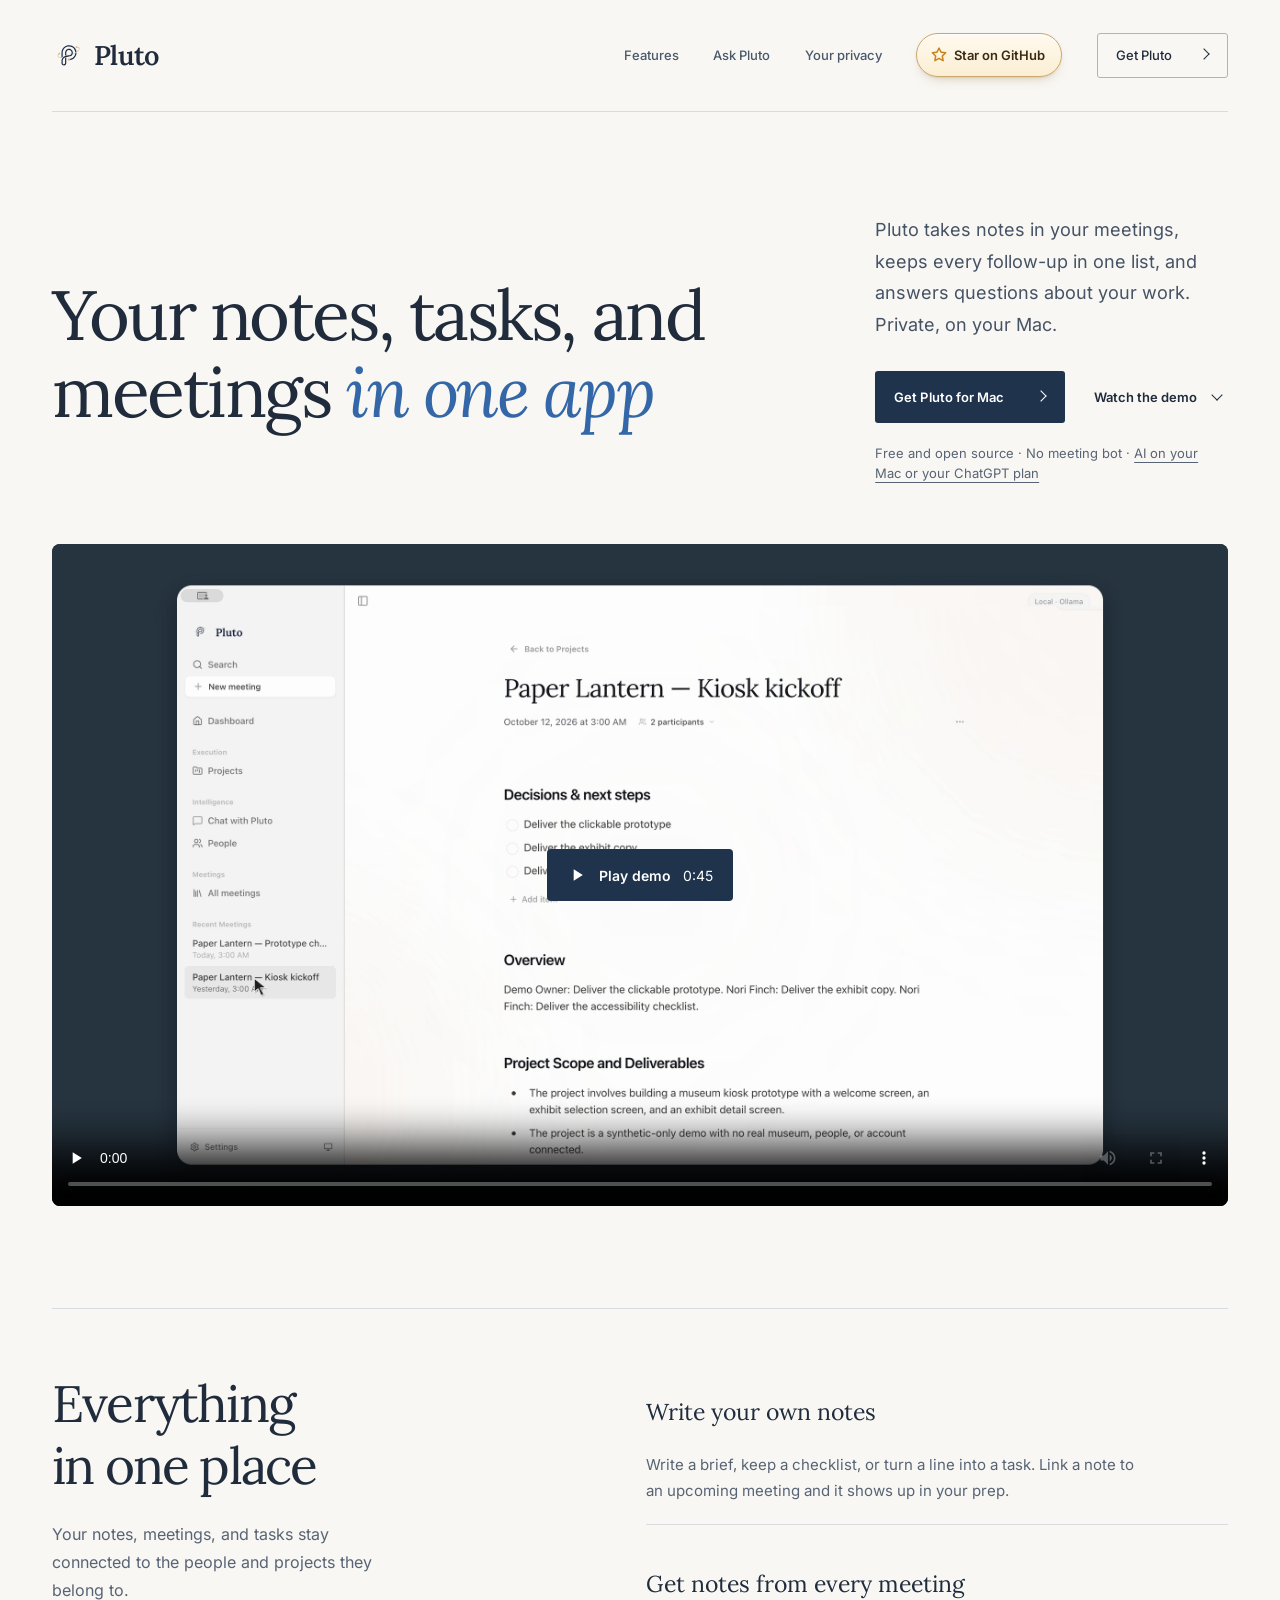
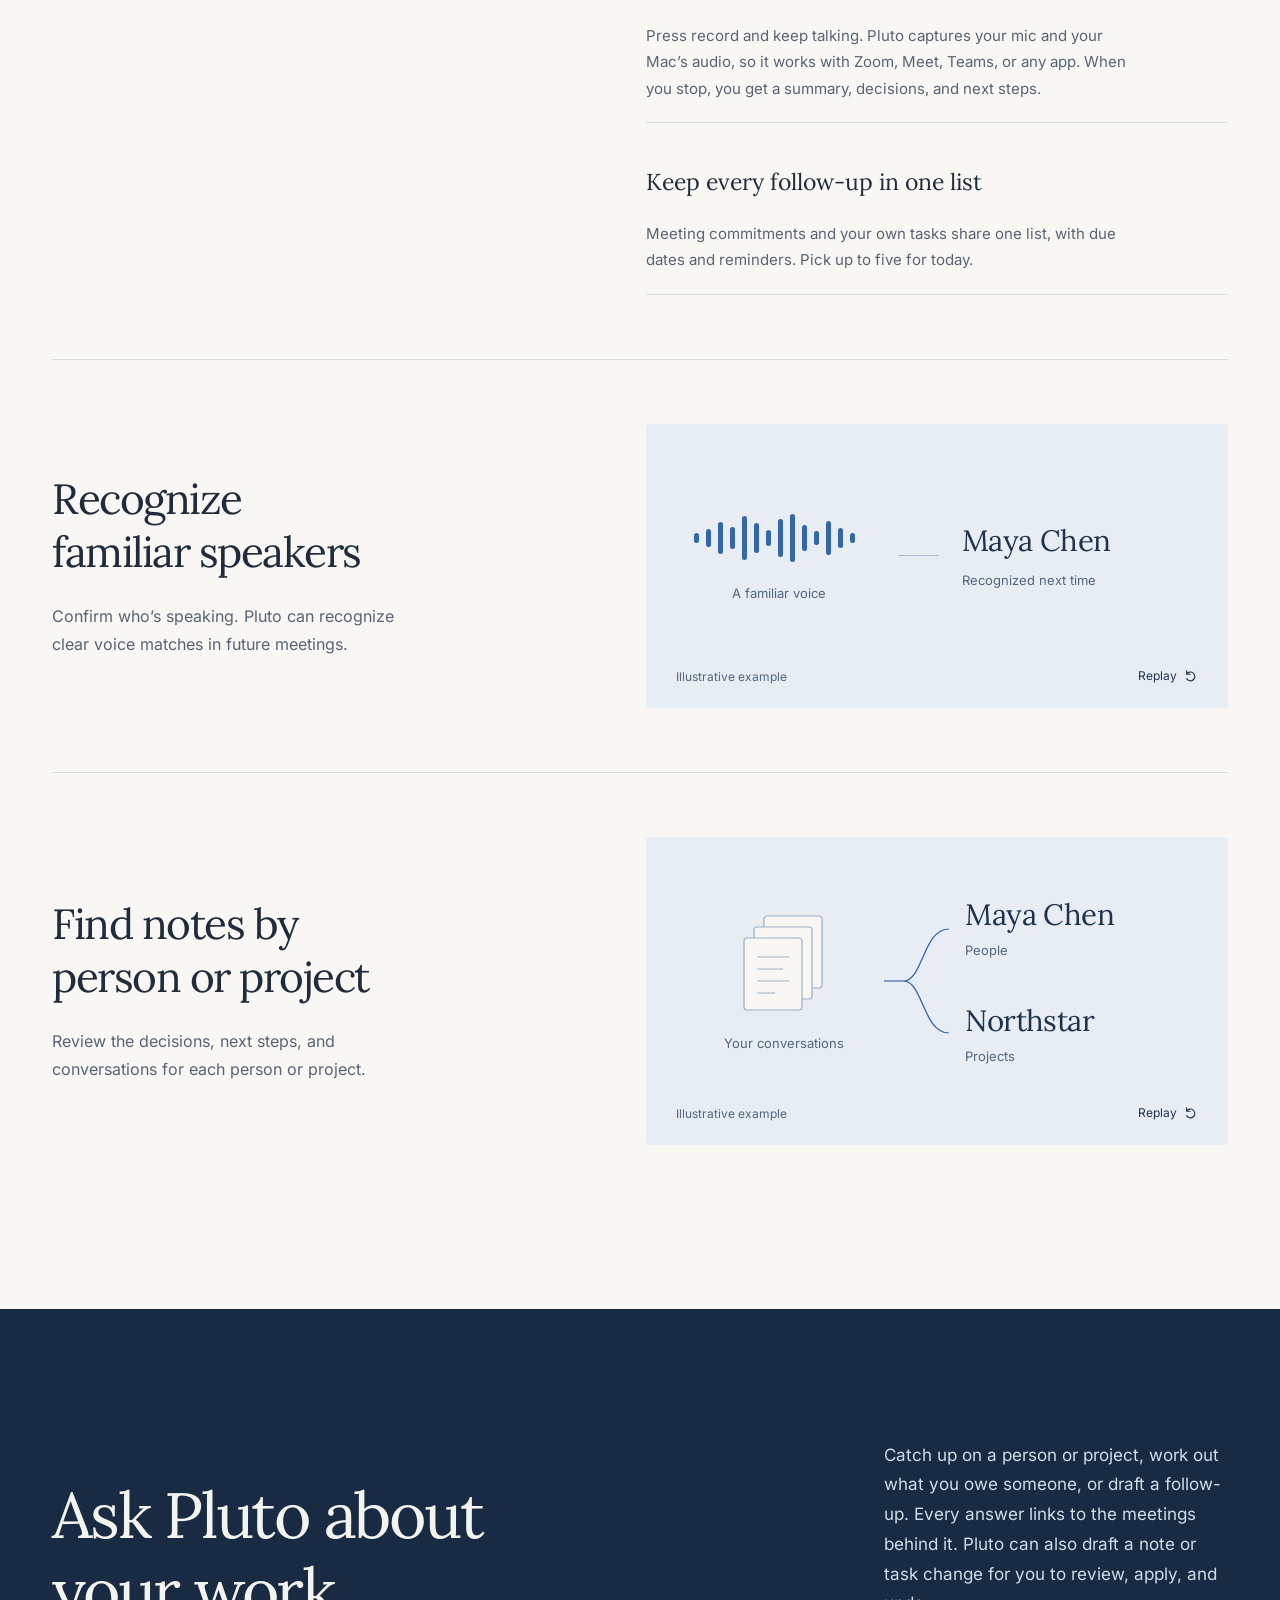
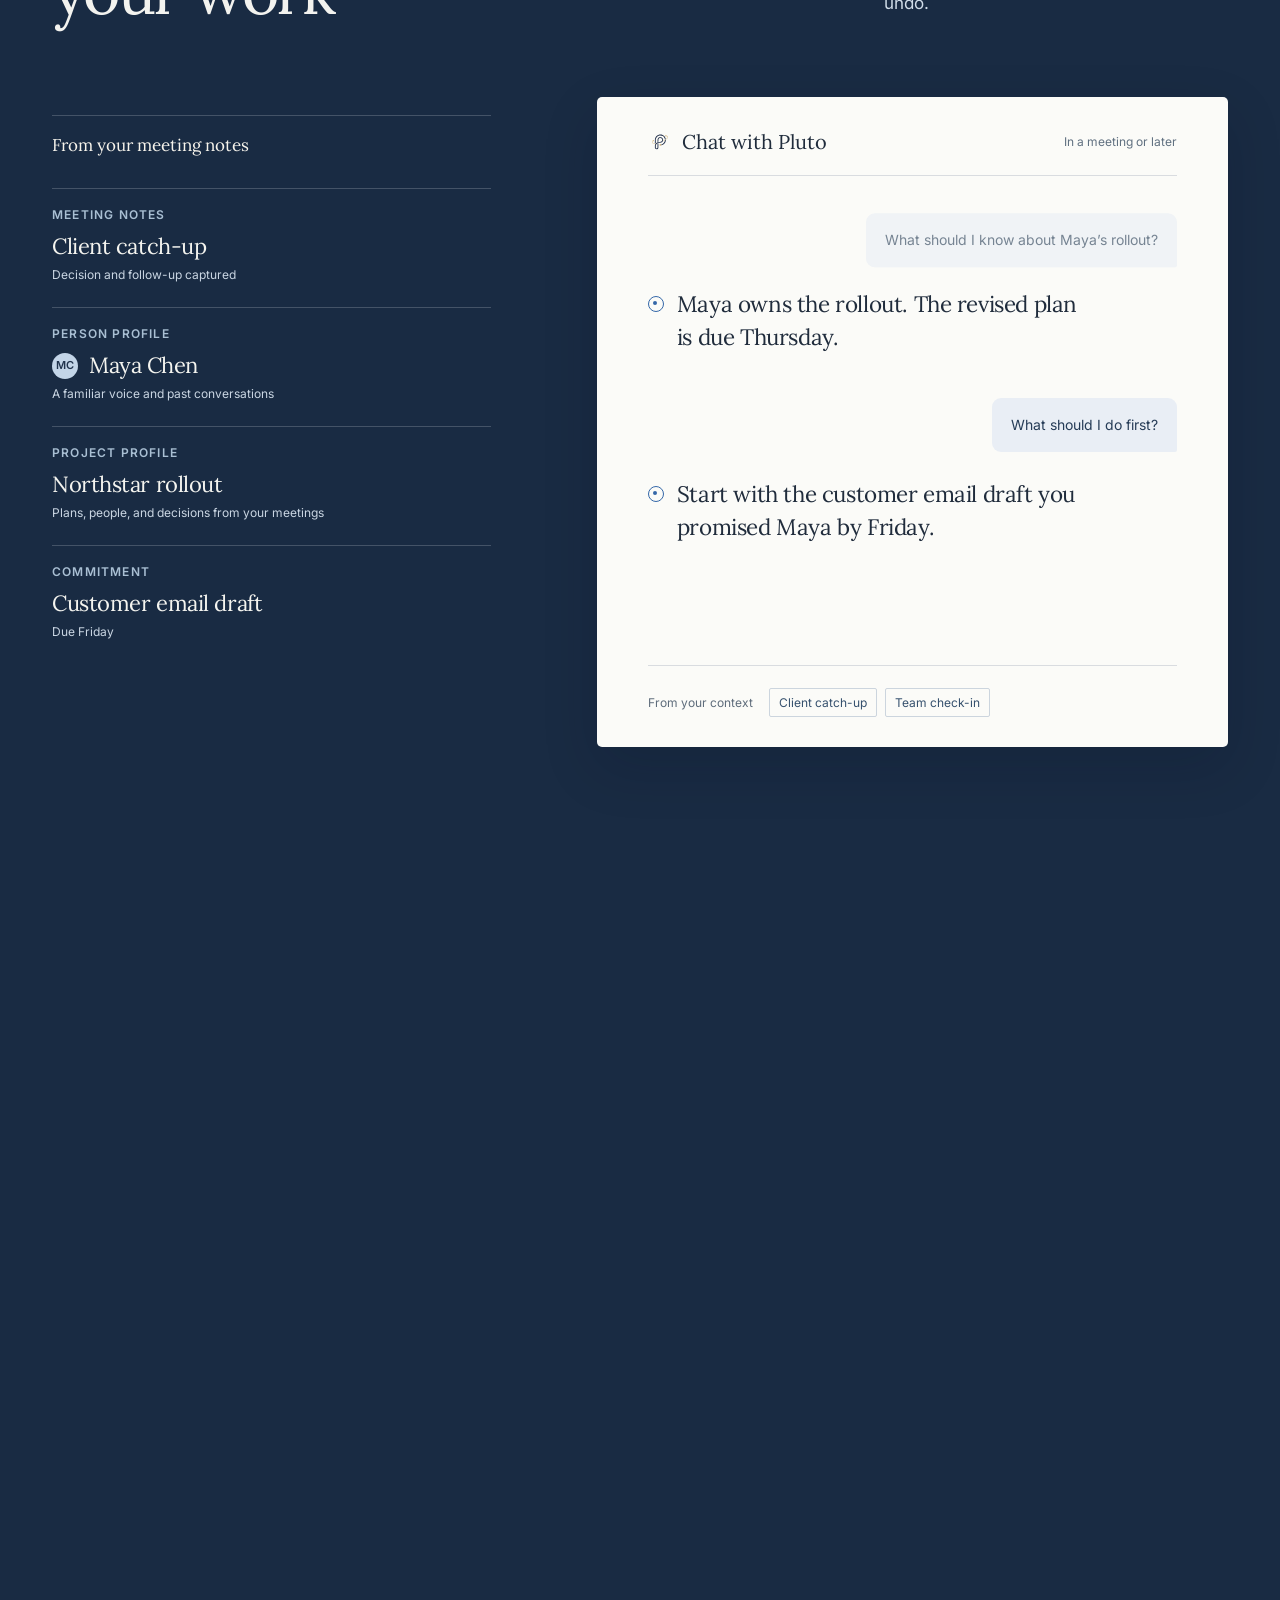
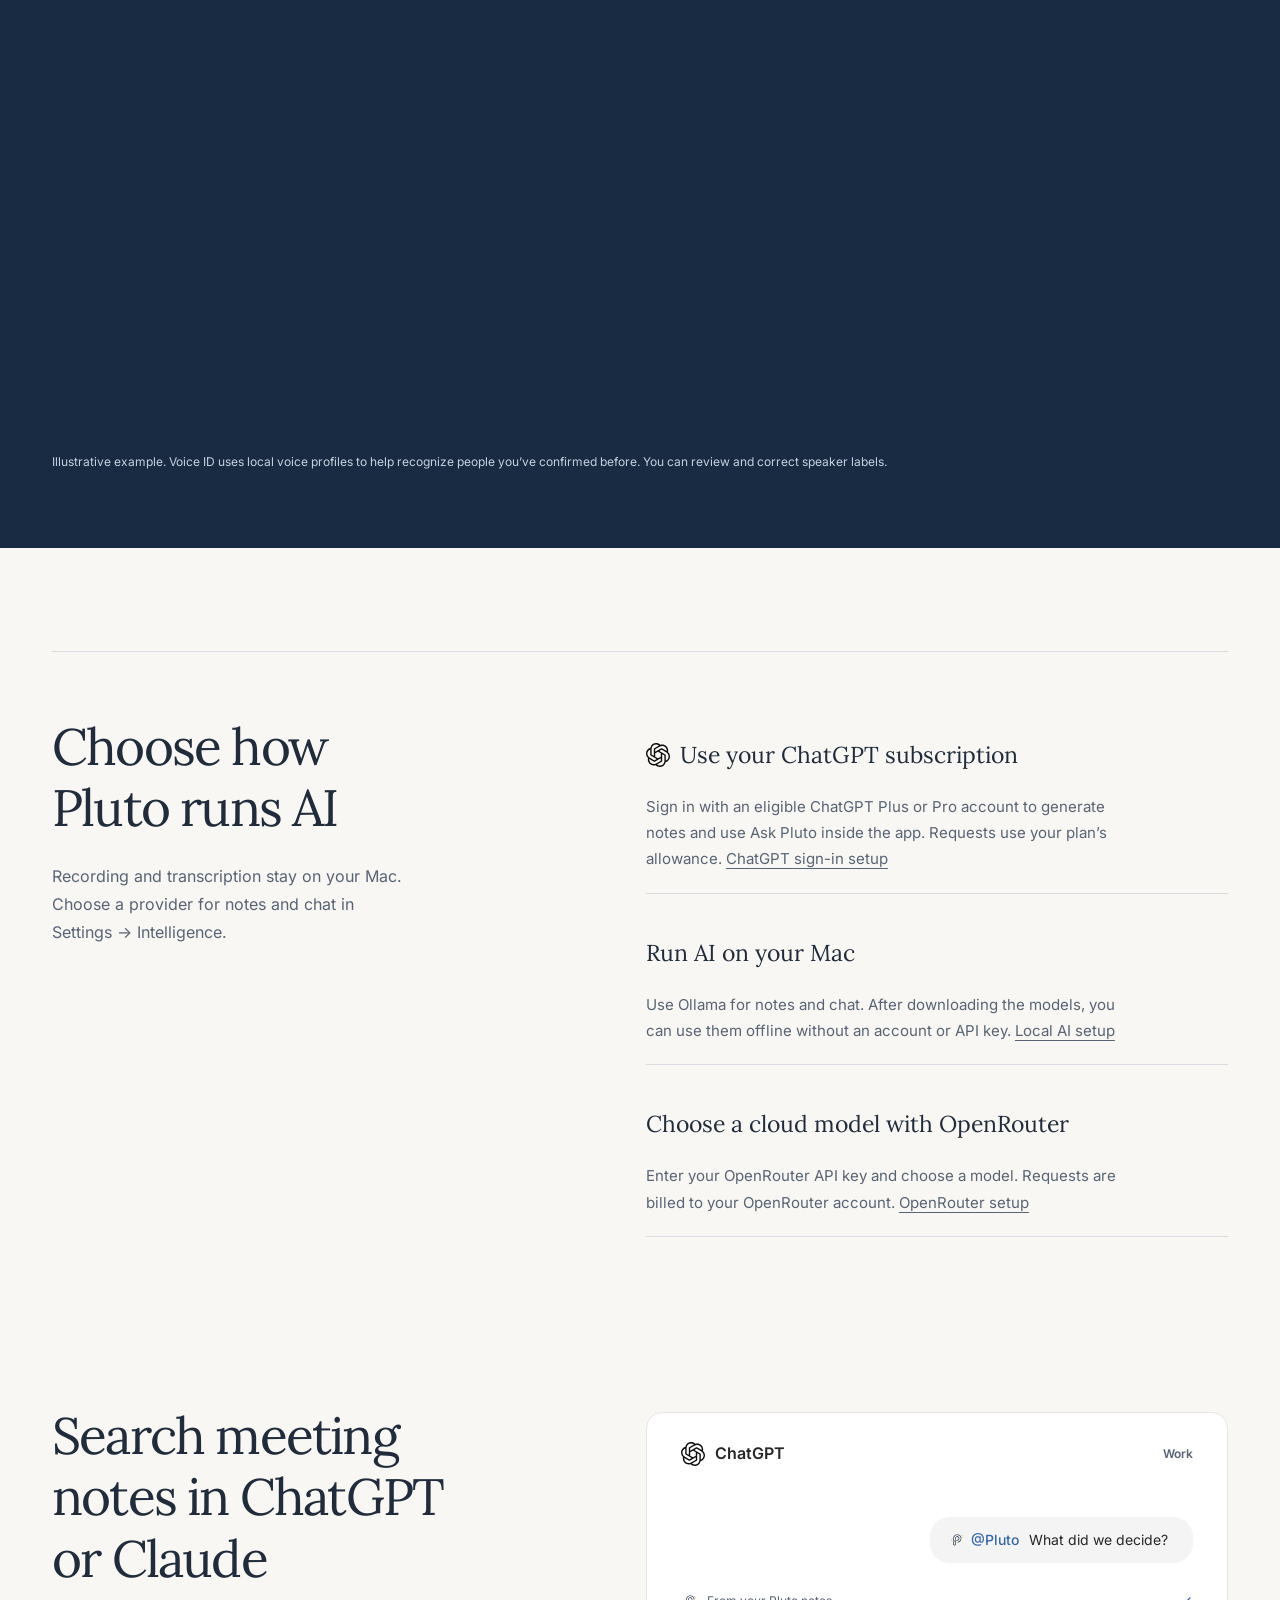
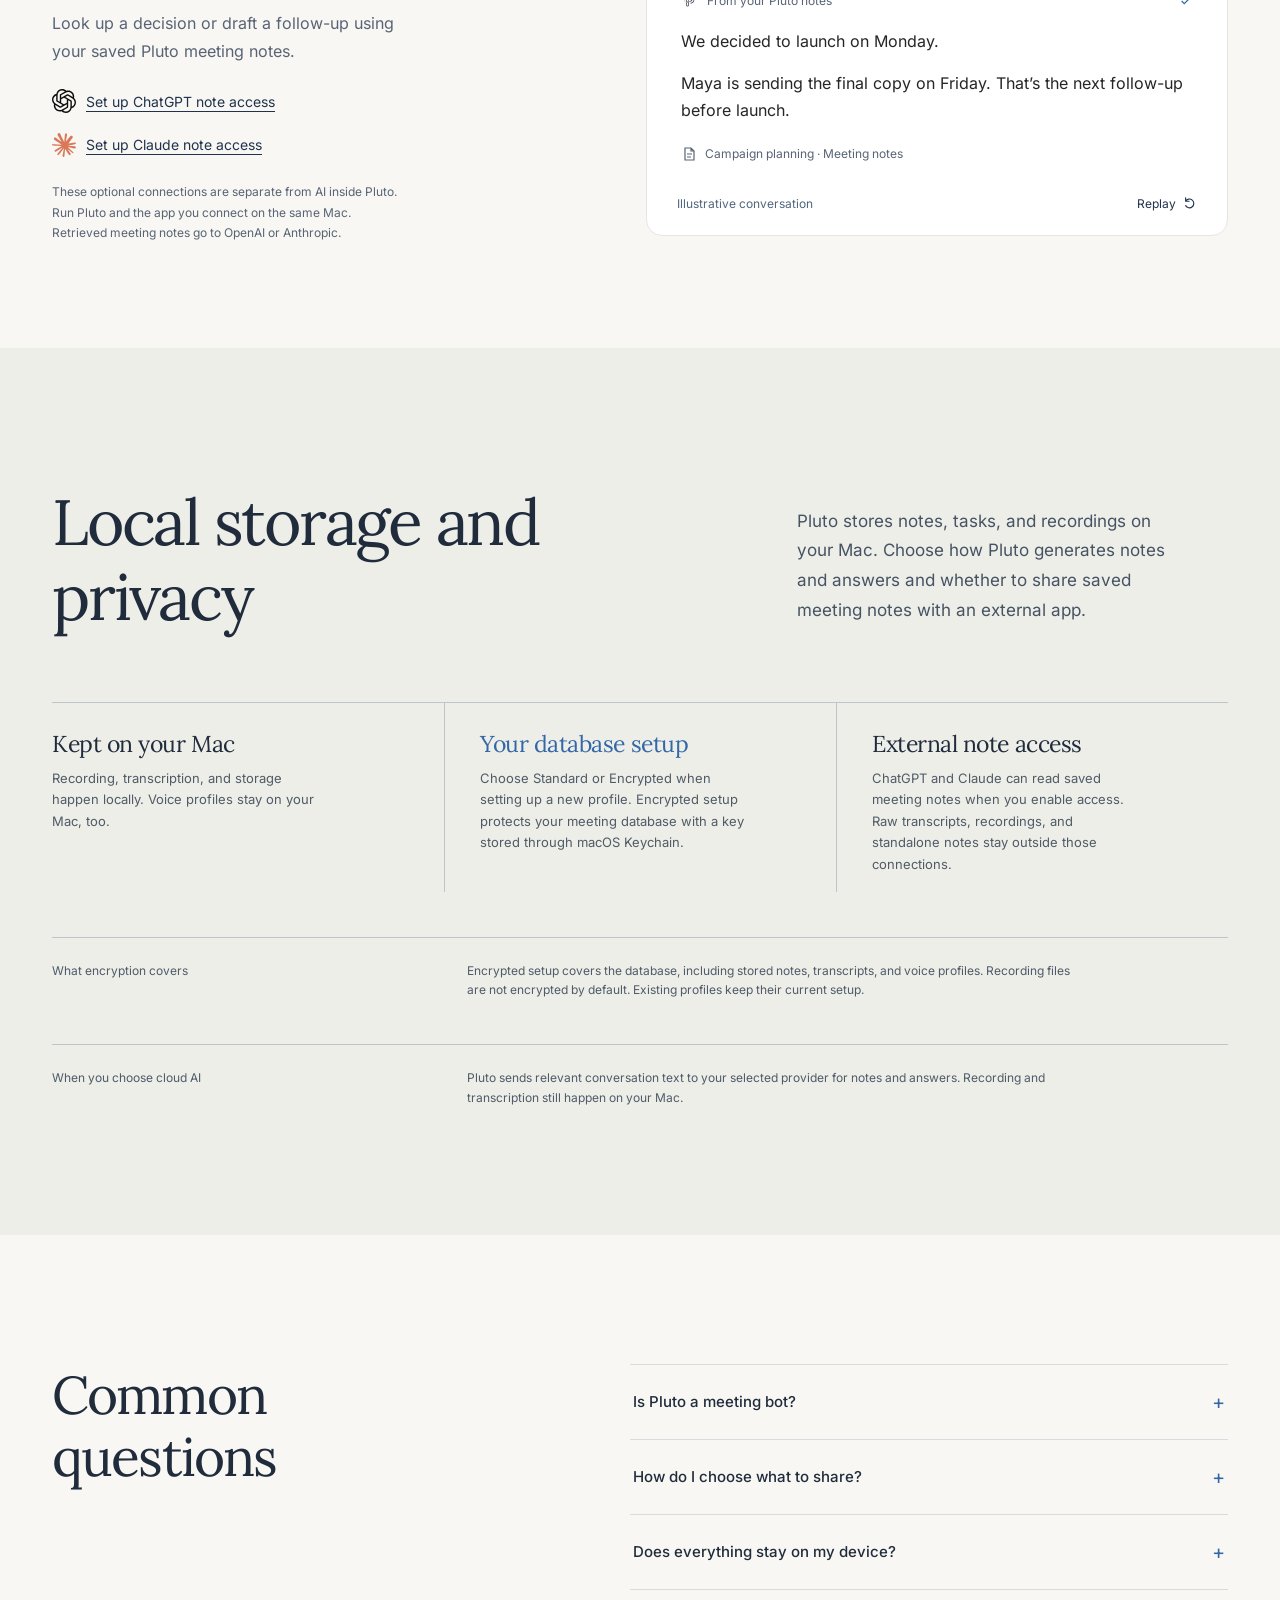
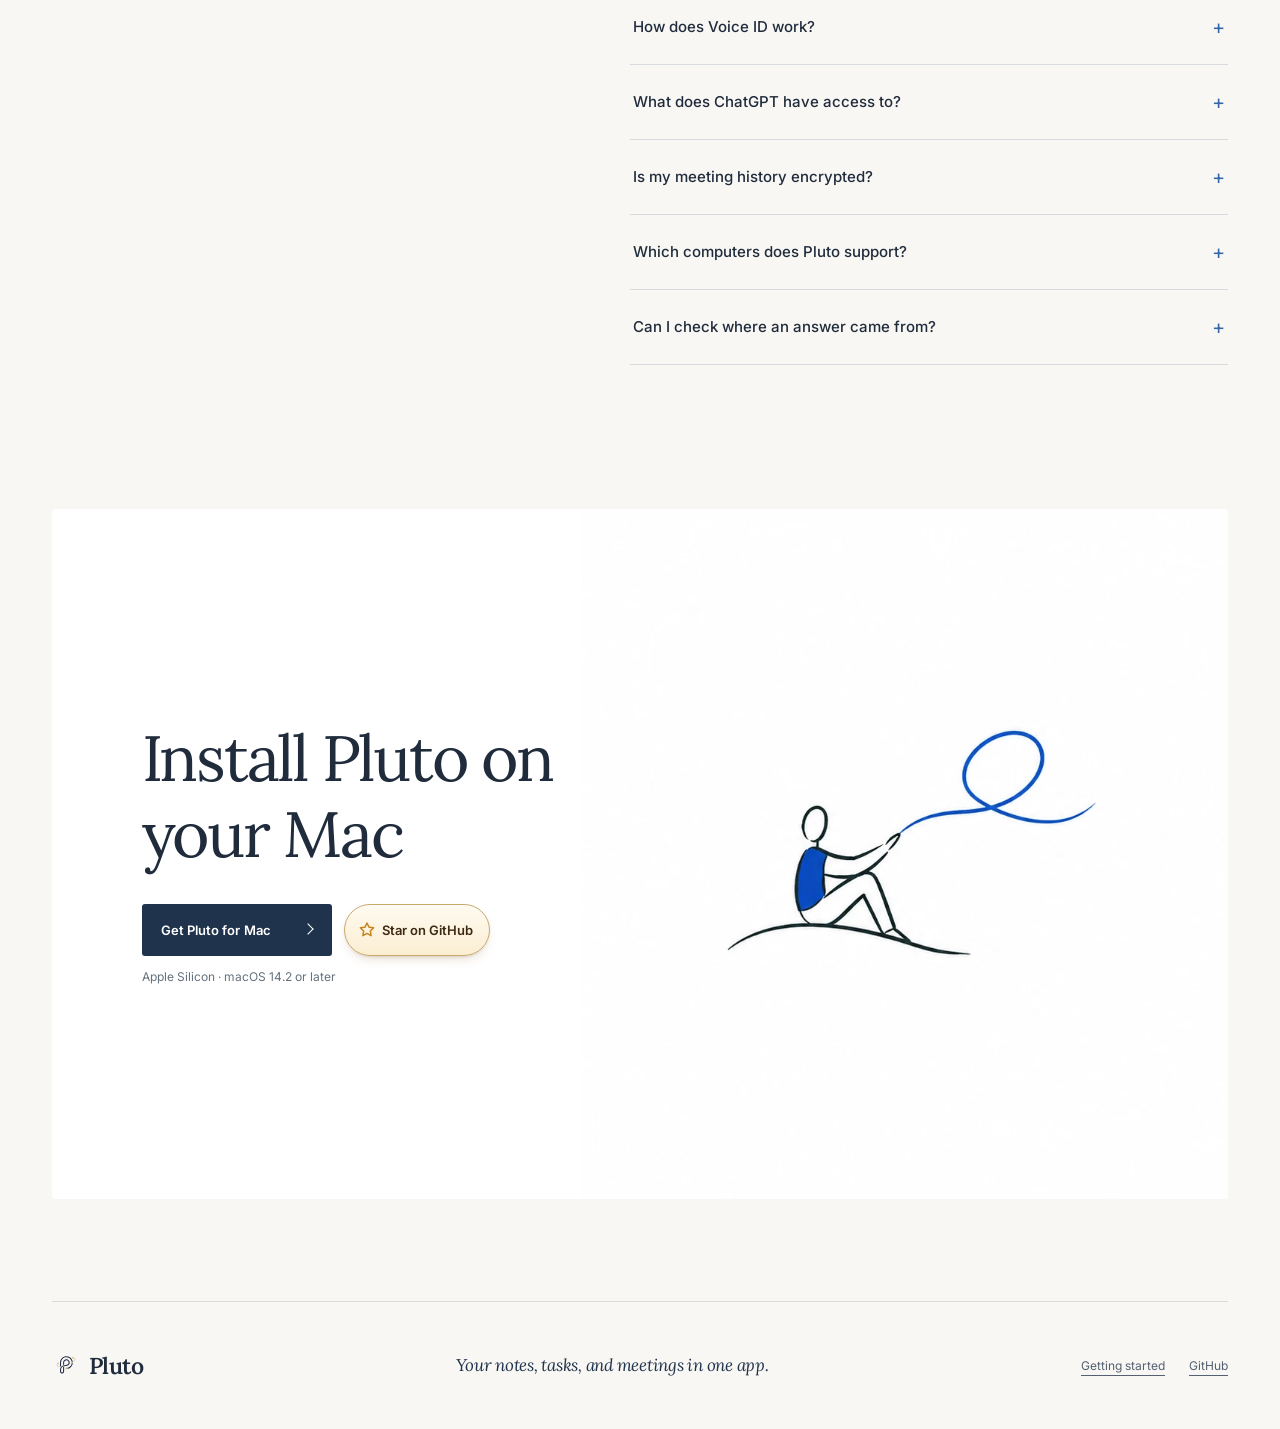
==== index.html @ 85e8e8b1 "Make Star on GitHub a warm split pill with the live star count The header and install buttons show a" ====
<!doctype html>
<html lang="en">
<head>
<meta charset="UTF-8"><meta name="viewport" content="width=device-width, initial-scale=1">
<meta name="theme-color" content="#f8f7f3"><meta name="description" content="Pluto takes notes in your meetings, keeps every follow-up in one list, and answers questions about your work. Private, on your Mac.">
<title>Pluto | Your notes, tasks, and meetings in one app</title>
<link rel="canonical" href="https://metagrover.github.io/get-pluto/">
<meta property="og:type" content="website">
<meta property="og:site_name" content="Pluto">
<meta property="og:title" content="Pluto | Your notes, tasks, and meetings in one app">
<meta property="og:description" content="Pluto takes notes in your meetings, keeps every follow-up in one list, and answers questions about your work. Private, on your Mac.">
<meta property="og:url" content="https://metagrover.github.io/get-pluto/">
<meta property="og:image" content="https://metagrover.github.io/get-pluto/assets/product/dashboard.jpg">
<meta property="og:image:type" content="image/jpeg">
<meta property="og:image:width" content="4320">
<meta property="og:image:height" content="2880">
<meta property="og:image:alt" content="Pluto’s dashboard showing meeting notes and follow-ups with fictional demo data.">
<meta name="twitter:card" content="summary_large_image">
<meta name="twitter:title" content="Pluto | Your notes, tasks, and meetings in one app">
<meta name="twitter:description" content="Pluto takes notes in your meetings, keeps every follow-up in one list, and answers questions about your work. Private, on your Mac.">
<meta name="twitter:image" content="https://metagrover.github.io/get-pluto/assets/product/dashboard.jpg">
<meta name="twitter:image:alt" content="Pluto’s dashboard showing meeting notes and follow-ups with fictional demo data.">

<link rel="icon" href="assets/favicon.svg" type="image/svg+xml"><link rel="stylesheet" href="assets/fonts/fonts.css"><link rel="stylesheet" href="site.css?v=product-30"><script src="script.js?v=visual-12" defer></script>
</head>
<body>
<a class="skip" href="#main">Skip to content</a>
<header class="site-header wrap"><a class="brand" href="#" aria-label="Pluto home"><img src="assets/pluto-logo.svg" alt="" width="44" height="44">Pluto</a><nav aria-label="Main navigation"><a href="#workspace">Features</a><a href="#ask">Ask Pluto</a><a href="#privacy">Your privacy</a><a class="nav-github github-star" href="https://github.com/metagrover/pluto" aria-label="Star Pluto on GitHub"><svg viewBox="0 0 16 16" width="16" height="16" fill="currentColor" aria-hidden="true"><path id="github-star-icon" d="M8 .25a.75.75 0 0 1 .673.418l1.882 3.815 4.21.612a.75.75 0 0 1 .416 1.279l-3.046 2.97.719 4.192a.751.751 0 0 1-1.088.791L8 12.347l-3.766 1.98a.75.75 0 0 1-1.088-.79l.72-4.194L.818 6.374a.75.75 0 0 1 .416-1.28l4.21-.611L7.327.668A.75.75 0 0 1 8 .25Zm0 2.445L6.615 5.5a.75.75 0 0 1-.564.41l-3.097.45 2.24 2.184a.75.75 0 0 1 .216.664l-.528 3.084 2.769-1.456a.75.75 0 0 1 .698 0l2.77 1.456-.53-3.084a.75.75 0 0 1 .216-.664l2.24-2.183-3.096-.45a.75.75 0 0 1-.564-.41L8 2.694Z"/></svg><span class="github-invite">Star on GitHub</span><span class="github-short" aria-hidden="true">Star</span><span class="github-count" data-github-stars hidden></span></a><a class="nav-cta" href="getting-started.html">Get Pluto <span class="arrow arrow-out" aria-hidden="true"></span></a></nav></header>
<main id="main">
<section class="hero wrap">
<div class="hero-copy"><h1>Your notes, tasks, and meetings <em>in one app</em></h1><div class="hero-intro"><p>Pluto takes notes in your meetings, keeps every follow-up in one list, and answers questions about your work. Private, on your Mac.</p><div class="actions"><a class="button" href="getting-started.html">Get Pluto for Mac <span class="arrow arrow-out" aria-hidden="true"></span></a><a class="text-link" href="#in-action">Watch the demo <span class="arrow arrow-down" aria-hidden="true"></span></a></div><p class="hero-ai">Free and open source · No meeting bot · <a href="#ai-options">AI on your Mac or your ChatGPT plan</a></p></div></div>
</section>
<section id="in-action" class="product-tour wrap" aria-label="Pluto demo">
  <div class="product-film">
    <div class="product-film-player">
    <video controls playsinline preload="none" poster="assets/product/pluto-demo-poster.jpg" width="2560" height="1440" aria-label="Watch the 45-second Pluto demo">
      <source src="assets/product/pluto-demo.mp4" type="video/mp4">
      <track kind="captions" src="assets/product/pluto-demo.en.vtt" srclang="en" label="English">
      Your browser does not support inline video. Try opening this page in a current browser.
    </video>
      <button class="product-film-play" type="button" hidden aria-label="Play the 45-second Pluto demo"><svg viewBox="0 0 24 24" width="20" height="20" aria-hidden="true"><path d="m8 5 11 7-11 7Z" fill="currentColor"/></svg><span>Play demo</span><span>0:45</span></button>
    </div>
    <p class="product-film-status" role="status" hidden></p>
  </div>
</section>
<section id="workspace" class="workspace wrap" aria-labelledby="workspace-title">
  <div class="story-caption">
    <h2 id="workspace-title">Everything in one place</h2>
    <p>Your notes, meetings, and tasks stay connected to the people and projects they belong to.</p>
  </div>
  <div class="workspace-features">
    <div>
      <h3>Write your own notes</h3>
      <p>Write a brief, keep a checklist, or turn a line into a task. Link a note to an upcoming meeting and it shows up in your prep.</p>
    </div>
    <div>
      <h3>Get notes from every meeting</h3>
      <p>Press record and keep talking. Pluto captures your mic and your Mac’s audio, so it works with Zoom, Meet, Teams, or any app. When you stop, you get a summary, decisions, and next steps.</p>
    </div>
    <div>
      <h3>Keep every follow-up in one list</h3>
      <p>Meeting commitments and your own tasks share one list, with due dates and reminders. Pick up to five for today.</p>
    </div>
  </div>
</section>
<section class="memory-story wrap" aria-label="How Pluto helps you review meetings and follow up">
  <article id="voice-id" class="memory-story-row">
    <div class="story-caption"><h2>Recognize familiar speakers</h2><p>Confirm who’s speaking. Pluto can recognize clear voice matches in future meetings.</p></div>
    <figure class="memory-graphic voice-graphic" data-memory-motion aria-label="Illustrative Voice ID example: after you confirm Maya’s voice, Pluto can recognize her in future meetings. Labels remain correctable.">
      <div class="voice-moment"><div class="voice-input"><svg class="voice-wave" viewBox="0 0 180 52" aria-hidden="true"><g fill="currentColor"><rect x="5" y="21.0" width="5" height="10" rx="2.5" style="--beat:0"/><rect x="17" y="17.0" width="5" height="18" rx="2.5" style="--beat:1"/><rect x="29" y="10.0" width="5" height="32" rx="2.5" style="--beat:2"/><rect x="41" y="15.0" width="5" height="22" rx="2.5" style="--beat:3"/><rect x="53" y="4.0" width="5" height="44" rx="2.5" style="--beat:4"/><rect x="65" y="11.0" width="5" height="30" rx="2.5" style="--beat:0"/><rect x="77" y="18.0" width="5" height="16" rx="2.5" style="--beat:1"/><rect x="89" y="7.0" width="5" height="38" rx="2.5" style="--beat:2"/><rect x="101" y="2.0" width="5" height="48" rx="2.5" style="--beat:3"/><rect x="113" y="13.0" width="5" height="26" rx="2.5" style="--beat:4"/><rect x="125" y="19.0" width="5" height="14" rx="2.5" style="--beat:0"/><rect x="137" y="9.0" width="5" height="34" rx="2.5" style="--beat:1"/><rect x="149" y="16.0" width="5" height="20" rx="2.5" style="--beat:2"/><rect x="161" y="21.0" width="5" height="10" rx="2.5" style="--beat:3"/></g></svg><span>A familiar voice</span></div><span class="memory-arrow" aria-hidden="true"></span><div class="voice-person flow-result"><strong>Maya Chen</strong><small>Recognized next time</small></div></div>
      <figcaption>Illustrative example</figcaption>
      <button class="motion-replay" type="button" hidden aria-label="Replay Voice ID illustration">Replay <svg viewBox="0 0 16 16" aria-hidden="true"><path d="M3 6a5 5 0 1 1 0 5M3 2v4h4"/></svg></button>
    </figure>
  </article>
  <article id="people-projects" class="memory-story-row">
    <div class="story-caption"><h2>Find notes by person or project</h2><p>Review the decisions, next steps, and conversations for each person or project.</p></div>
    <figure class="memory-graphic synthesis-graphic" data-memory-motion aria-label="Illustrative synthesis: conversations connect to Maya’s People dossier and the Northstar Project dossier, with links to source meetings.">
      <div class="synthesis-map">
        <div class="source-conversations"><svg class="conversation-pages" viewBox="0 0 100 110" aria-hidden="true"><rect x="30" y="8" width="58" height="72" rx="3"/><rect x="20" y="19" width="58" height="72" rx="3"/><rect x="10" y="30" width="58" height="72" rx="3"/><path d="M23 49h32M23 61h26M23 73h32M23 85h18"/></svg><span>Your conversations</span></div>
        <svg class="synthesis-links" viewBox="0 0 80 180" preserveAspectRatio="none" aria-hidden="true"><g class="link-base"><path d="M0 90H24C48 90 48 38 80 38M24 90C48 90 48 142 80 142"/></g><g class="link-travel"><path d="M0 90H24C48 90 48 38 80 38M24 90C48 90 48 142 80 142"/></g></svg>
        <div class="synthesis-dossiers flow-result"><div><strong>Maya Chen</strong><small>People</small></div><div><strong>Northstar</strong><small>Projects</small></div></div>
      </div>
      <figcaption>Illustrative example</figcaption>
      <button class="motion-replay" type="button" hidden aria-label="Replay People and Projects illustration">Replay <svg viewBox="0 0 16 16" aria-hidden="true"><path d="M3 6a5 5 0 1 1 0 5M3 2v4h4"/></svg></button>
    </figure>
  </article>
</section>
<section id="meeting-workflow" class="ecosystem" aria-labelledby="ecosystem-title">
  <div class="wrap ecosystem-heading">
    <div><h2 id="ecosystem-title">Ask Pluto about your work</h2></div>
    <p>Catch up on a person or project, work out what you owe someone, or draft a follow-up. Every answer links to the meetings behind it. Pluto can also draft a note or task change for you to review, apply, and undo.</p>
  </div>
  <div class="ecosystem-scroll"><div class="wrap ecosystem-map">
    <div id="ask" class="pluto-chat" aria-label="Illustrative Chat with Pluto example">
      <div class="chat-header"><img src="assets/pluto-logo.svg" alt="" width="30" height="30"><span>Chat with Pluto</span><small>In a meeting or later</small></div>
      <div class="chat-question">What should I know about Maya’s rollout?</div>
      <div class="chat-response"><span class="chat-response-mark" aria-hidden="true"></span><p>Maya owns the rollout. The revised plan is due Thursday.</p></div>
      <div class="chat-followup">What should I do first?</div>
      <div class="chat-followup-response"><span class="chat-response-mark" aria-hidden="true"></span><p>Start with the customer email draft you promised Maya by Friday.</p></div>
      <div class="chat-sources"><span>From your context</span><span>Client catch-up</span><span>Team check-in</span></div>
    </div>
    <div class="context-panel" aria-label="Context connected by Pluto">
      <div class="context-panel-heading"><p>From your meeting notes</p></div>
      <div class="context-node context-notes"><span class="node-type">MEETING NOTES</span><strong>Client catch-up</strong><small>Decision and follow-up captured</small></div>
      <div class="context-node context-person"><span class="node-type">PERSON PROFILE</span><div class="person-line"><span class="person-avatar" aria-hidden="true">MC</span><strong>Maya Chen</strong></div><small>A familiar voice and past conversations</small></div>
      <div class="context-node context-project"><span class="node-type">PROJECT PROFILE</span><strong>Northstar rollout</strong><small>Plans, people, and decisions from your meetings</small></div>
      <div class="context-node context-commitment"><span class="node-type">COMMITMENT</span><strong>Customer email draft</strong><small>Due Friday</small></div>
    </div>
  </div></div>
  <p class="wrap ecosystem-disclaimer">Illustrative example. Voice ID uses local voice profiles to help recognize people you’ve confirmed before. You can review and correct speaker labels.</p>
</section>
<section id="ai-options" class="workspace wrap" aria-labelledby="ai-options-title">
  <div class="story-caption">
    <h2 id="ai-options-title">Choose how Pluto runs AI</h2>
    <p>Recording and transcription stay on your Mac. Choose a provider for notes and chat in Settings → Intelligence.</p>
  </div>
  <div class="workspace-features">
    <div>
      <h3 class="provider-heading"><img src="assets/chatgpt.svg" alt="" width="24" height="24">Use your ChatGPT subscription</h3>
      <p>Sign in with an eligible ChatGPT Plus or Pro account to generate notes and use Ask Pluto inside the app. Requests use your plan’s allowance. <a href="getting-started.html#chatgpt-sign-in">ChatGPT sign-in setup</a></p>
    </div>
    <div>
      <h3>Run AI on your Mac</h3>
      <p>Use Ollama for notes and chat. After downloading the models, you can use them offline without an account or API key. <a href="getting-started.html#install-ollama">Local AI setup</a></p>
    </div>
    <div>
      <h3>Choose a cloud model with OpenRouter</h3>
      <p>Enter your OpenRouter API key and choose a model. Requests are billed to your OpenRouter account. <a href="getting-started.html#openrouter">OpenRouter setup</a></p>
    </div>
  </div>
</section>
<section id="chatgpt" class="chatgpt-banner wrap" aria-labelledby="chatgpt-title">
  <div class="chatgpt-copy">
    <h2 id="chatgpt-title">Search meeting notes in ChatGPT or Claude</h2>
    <p>Look up a decision or draft a follow-up using your saved Pluto meeting notes.</p>
    <ul class="connection-links">
      <li><a id="chatgpt-access" href="getting-started.html#chatgpt"><img src="assets/chatgpt.svg" alt="" width="24" height="24"><span>Set up ChatGPT note access</span></a></li>
      <li><a href="getting-started.html#claude"><img src="assets/claude.svg" alt="" width="24" height="24"><span>Set up Claude note access</span></a></li>
    </ul>
    <small class="chatgpt-boundary">These optional connections are separate from AI inside Pluto. Run Pluto and the app you connect on the same Mac. Retrieved meeting notes go to OpenAI or Anthropic.</small>
  </div>
  <figure class="memory-graphic chatgpt-demo" data-memory-motion aria-label="Illustrative ChatGPT Work conversation using the Pluto plugin: ask what was decided and receive an answer based on meeting notes.">
    <div class="chatgpt-demo-header"><img src="assets/chatgpt.svg" alt="" width="24" height="24"><span>ChatGPT</span><small>Work</small></div>
    <div class="chatgpt-prompt"><span class="pluto-mention"><img src="assets/pluto-logo.svg" alt="" width="18" height="18">@Pluto</span><span class="typed-question">What did we decide?<span class="typing-caret" aria-hidden="true"></span></span></div>
    <div class="chatgpt-retrieval"><img src="assets/pluto-logo.svg" alt="" width="18" height="18"><span>From your Pluto notes</span><svg viewBox="0 0 16 16" aria-hidden="true"><path d="m3 8 3 3 7-7"/></svg></div>
    <div class="chatgpt-answer"><p>We decided to launch on Monday.</p><p>Maya is sending the final copy on Friday. That’s the next follow-up before launch.</p><div class="chatgpt-source"><svg viewBox="0 0 16 16" aria-hidden="true"><path d="M4 2h6l3 3v9H4zM10 2v3h3M6 8h5M6 11h4"/></svg><span>Campaign planning · Meeting notes</span></div></div>
    <figcaption>Illustrative conversation</figcaption>
    <button class="motion-replay" type="button" hidden aria-label="Replay ChatGPT typing illustration">Replay <svg viewBox="0 0 16 16" aria-hidden="true"><path d="M3 6a5 5 0 1 1 0 5M3 2v4h4"/></svg></button>
  </figure>
</section>
<section id="privacy" class="privacy-band" aria-labelledby="privacy-title"><div class="wrap">
  <div class="privacy-band-heading"><h2 id="privacy-title">Local storage and privacy</h2><p>Pluto stores notes, tasks, and recordings on your Mac. Choose how Pluto generates notes and answers and whether to share saved meeting notes with an external app.</p></div>
  <div class="privacy-points">
    <div><strong>Kept on your Mac</strong><p>Recording, transcription, and storage happen locally. Voice profiles stay on your Mac, too.</p></div>
    <div class="privacy-share"><strong>Your database setup</strong><p>Choose Standard or Encrypted when setting up a new profile. Encrypted setup protects your meeting database with a key stored through macOS Keychain.</p></div>
    <div><strong>External note access</strong><p>ChatGPT and Claude can read saved meeting notes when you enable access. Raw transcripts, recordings, and standalone notes stay outside those connections.</p></div>
  </div>
  <div class="processing-choice"><span>What encryption covers</span><p>Encrypted setup covers the database, including stored notes, transcripts, and voice profiles. Recording files are not encrypted by default. Existing profiles keep their current setup.</p></div>
  <div class="processing-choice"><span>When you choose cloud AI</span><p>Pluto sends relevant conversation text to your selected provider for notes and answers. Recording and transcription still happen on your Mac.</p></div>
</div></section>
<section id="questions" class="faq wrap"><h2>Common questions</h2><div><details><summary>Is Pluto a meeting bot?<span aria-hidden="true">+</span></summary><p>No. Pluto captures microphone and system audio on your Mac, without sending a bot into your meeting. Make sure everyone is comfortable with recording before you begin.</p></details><details><summary>How do I choose what to share?<span aria-hidden="true">+</span></summary><p>Export one meeting’s notes as a Markdown file. In Settings, choose whether exports include the transcript. Review the file before sharing it.</p></details><details><summary>Does everything stay on my device?<span aria-hidden="true">+</span></summary><p>Your recordings and meeting data are stored locally, and transcription runs on your Mac. Notes and answers can also be generated locally. If you connect a cloud AI provider, relevant text is sent to that provider for processing. The optional ChatGPT and Claude Desktop connections send retrieved meeting notes to OpenAI and Anthropic respectively.</p></details><details><summary>How does Voice ID work?<span aria-hidden="true">+</span></summary><p>After you confirm who a speaker is, eligible voice samples build a local voice profile. In future meetings, a clear match can automatically map that voice to the person you’ve identified. If the evidence is unclear, you can identify the speaker manually. Review or correct labels, and manage or delete saved voice samples in People.</p></details><details id="chatgpt-sharing"><summary>What does ChatGPT have access to?<span aria-hidden="true">+</span></summary><p>Signing in with ChatGPT powers notes and answers inside Pluto, sending relevant transcript text, notes, and context to OpenAI. The optional Pluto plugin lets the ChatGPT desktop app find and read your meeting notes. Enabling it makes all notes available through the connection, and retrieved notes are sent to OpenAI. It does not share raw transcripts or recordings, or change your meetings. Disable access in Pluto Settings to stop future reads; previously shared notes remain in ChatGPT.</p></details><details><summary>Is my meeting history encrypted?<span aria-hidden="true">+</span></summary><p>New profiles choose Standard or Encrypted setup before getting started. Encrypted setup encrypts the meeting database and uses macOS Keychain to store its key; it may ask for permission. Standard setup has no app-level database encryption. This choice is fixed for the profile, and existing profiles keep their current format. Audio recordings are not encrypted by default.</p></details><details><summary>Which computers does Pluto support?<span aria-hidden="true">+</span></summary><p>Pluto is built for Apple Silicon Macs. Intel Macs, Windows, and Linux are not currently supported.</p></details><details><summary>Can I check where an answer came from?<span aria-hidden="true">+</span></summary><p>Ask Pluto provides cited answers grounded in your meeting history, so you can return to the source and review the surrounding context.</p></details></div></section>
<section id="download" class="download wrap">
  <figure class="closing-illustration"><img src="assets/thought.webp" alt="A person resting as a loose blue thread of thought unfolds beside them." width="1254" height="1254" loading="lazy"></figure>
  <div class="download-inner">
    <h2>Install Pluto on your Mac</h2>
    <div class="download-actions">
      <a class="button" href="getting-started.html">Get Pluto for Mac <span class="arrow arrow-out" aria-hidden="true"></span></a>
      <a class="github-star" href="https://github.com/metagrover/pluto" aria-label="Star Pluto on GitHub"><svg viewBox="0 0 16 16" width="16" height="16" fill="currentColor" aria-hidden="true"><use href="#github-star-icon"></use></svg><span>Star on GitHub</span><span class="github-count" data-github-stars hidden></span></a>
    </div>
    <p class="download-note">Apple Silicon · macOS 14.2 or later</p>
  </div>
</section>
</main>
<footer class="wrap"><a class="brand" href="#"><img src="assets/pluto-logo.svg" alt="" width="40" height="40">Pluto</a><p>Your notes, tasks, and meetings in one app.</p><nav aria-label="Footer navigation"><a href="getting-started.html">Getting started</a><a href="https://github.com/metagrover/pluto">GitHub</a></nav></footer>
</body></html>
---- assets/fonts/fonts.css ----
@font-face {
  font-family: 'Inter';
  font-style: normal;
  font-weight: 400;
  font-display: swap;
  src: url(./Inter-Regular.ttf) format('truetype');
}
@font-face {
  font-family: 'Inter';
  font-style: normal;
  font-weight: 500;
  font-display: swap;
  src: url(./Inter-Medium.ttf) format('truetype');
}
@font-face {
  font-family: 'Inter';
  font-style: normal;
  font-weight: 600;
  font-display: swap;
  src: url(./Inter-SemiBold.ttf) format('truetype');
}
@font-face {
  font-family: 'Lora';
  font-style: italic;
  font-weight: 400;
  font-display: swap;
  src: url(./Lora-Italic.ttf) format('truetype');
}
@font-face {
  font-family: 'Lora';
  font-style: normal;
  font-weight: 400;
  font-display: swap;
  src: url(./Lora-Regular.ttf) format('truetype');
}
@font-face {
  font-family: 'Lora';
  font-style: normal;
  font-weight: 600;
  font-display: swap;
  src: url(./Lora-SemiBold.ttf) format('truetype');
}
---- site.css ----
:root{--paper:#f8f7f3;--white:#fff;--ink:#202c3c;--muted:#586475;--line:#d8dce1;--blue:#3467a8;--blue-deep:#20334d;--mist:#e8edf3;--night:#192b43;--night-line:rgba(241,245,249,.2);--serif:'Lora',Georgia,serif;--sans:'Inter',Arial,sans-serif}
*,*::before,*::after{box-sizing:border-box}
html{scroll-behavior:smooth}
body{margin:0;background:var(--paper);color:var(--ink);font-family:var(--sans);font-size:16px;line-height:1.6;-webkit-font-smoothing:antialiased}
::selection{background:#c9d8eb;color:var(--ink)}
a{color:inherit;text-decoration:none}
a:hover{text-decoration-color:currentColor}
img{display:block;max-width:100%}
button,summary{font:inherit}
:focus-visible{outline:2px solid var(--blue);outline-offset:5px}
.wrap{width:min(100% - 104px,1416px);margin-inline:auto}
.skip{position:absolute;z-index:100;top:-100px;left:16px;background:var(--white);padding:12px 18px}
.skip:focus{top:16px}
.site-header{height:112px;display:flex;align-items:center;justify-content:space-between;border-bottom:1px solid var(--line)}
.brand{display:inline-flex;align-items:center;gap:9px;font:600 27px/1 var(--serif);letter-spacing:-.025em;white-space:nowrap}
.brand img{width:33px;height:33px}
.site-header nav{display:flex;align-items:center;gap:clamp(16px,2.7vw,39px);font-size:13px;font-weight:500;color:#49586a}
.site-header nav>a:not(.nav-cta):not(.nav-github){transition:color .2s}
.site-header nav>a:hover{color:var(--blue)}
.nav-cta{border:1px solid #aab5c1;padding:11px 18px;border-radius:3px;display:inline-flex;align-items:center;gap:25px;color:var(--ink);transition:background .2s,border-color .2s}
.nav-cta:hover{background:var(--white);border-color:var(--ink);text-decoration:none}
.arrow{display:inline-block;width:12px;height:12px;position:relative;flex:none}
.arrow::before{content:'';position:absolute;width:8px;height:8px;border-top:1.4px solid currentColor;border-right:1.4px solid currentColor;right:1px;top:1px}
.arrow-out::before{transform:rotate(45deg)}
.arrow-down::before{transform:rotate(135deg);top:0}
.hero{padding-top:102px}
.hero-copy{display:grid;grid-template-columns:minmax(0,1.5fr) minmax(280px,.75fr);column-gap:10%;align-items:center}
h1,h2,p,figure{margin:0}
h1,h2{font-family:var(--serif);font-weight:400;letter-spacing:-.035em}
h1{font-size:clamp(3.7rem,6.3vw,6rem);line-height:1.1;max-width:920px;text-wrap:balance}
h1 em,h2 em{font-weight:400;color:var(--blue);font-style:italic}
.hero-intro{padding-bottom:10px}
.hero h1{font-size:clamp(3.25rem,5.45vw,5.25rem)}
.hero-intro>p:first-child{font-size:18px;line-height:1.75;max-width:410px;color:#455365}
.hero-ai{margin-top:20px;font-size:13px;line-height:1.55;color:var(--muted)}
.hero-ai a{text-decoration:underline;text-underline-offset:4px}
@media(max-width:600px){.hero h1{font-size:clamp(2.65rem,9.5vw,3.5rem)}}
.actions{display:flex;align-items:center;gap:29px;margin-top:31px;flex-wrap:wrap}
.button{display:inline-flex;align-items:center;justify-content:space-between;gap:30px;min-height:52px;padding:12px 19px;background:var(--blue-deep);color:var(--white);border-radius:3px;font-size:13px;font-weight:600;letter-spacing:.005em;transition:background .2s,transform .2s}
.button:hover{background:#345a88;text-decoration:none;transform:translateY(-2px)}
.text-link{display:inline-flex;align-items:center;gap:13px;font-size:13px;font-weight:600;text-underline-offset:5px}
.text-link:hover{text-decoration:underline}
.compatibility{font-size:12px!important;color:#5c6877!important;margin-top:18px!important;line-height:1.4!important}
.memory-story{padding-bottom:100px}
.memory-story-row{display:grid;grid-template-columns:minmax(0,.9fr) minmax(0,1.1fr);gap:10%;align-items:center;padding:64px 0;border-top:1px solid var(--line);scroll-margin-top:28px}
.memory-story-row h2{font-size:clamp(2rem,3.3vw,3.2rem);line-height:1.25;text-wrap:balance}
.story-caption p{max-width:36ch;font-size:16px;line-height:1.75;color:var(--muted);margin-top:24px}
.workspace{margin-top:clamp(56px,8vw,104px);display:grid;grid-template-columns:minmax(0,.9fr) minmax(0,1.1fr);gap:10%;padding:64px 0;border-top:1px solid var(--line)}
.workspace h2{font-size:clamp(2rem,4vw,3.6rem);line-height:1.2;text-wrap:balance}
.workspace-features>div{padding:20px 0;border-bottom:1px solid var(--line)}
.workspace-features>div:first-child{padding-top:0}
.workspace-features h3{font:400 23px/1.4 var(--serif)}
.workspace-features p{color:var(--muted);font-size:15px;line-height:1.75;margin-top:6px;max-width:55ch}
.workspace a{text-decoration:underline;text-underline-offset:4px}
.provider-heading{display:flex;align-items:center;gap:10px}
.provider-heading img,.connection-links img{flex:none}
@media(max-width:800px){.workspace{grid-template-columns:1fr;gap:32px;padding-block:44px}}
.memory-graphic{position:relative;background:var(--mist);border-radius:4px;padding:54px 38px 74px;color:var(--blue-deep);min-width:0}
.memory-graphic figcaption{position:absolute;bottom:22px;left:30px;font-size:12px;line-height:1.5;color:#50677e}
.voice-moment{display:grid;grid-template-columns:minmax(0,1fr) 40px minmax(0,1.2fr);gap:24px;align-items:center;min-height:156px}
.voice-input{display:grid;justify-items:center;gap:16px}
.voice-input>span,.source-conversations>span{font-size:13px;line-height:1.5;color:#50677e;text-align:center}
.voice-wave{display:block;width:100%;max-width:180px;height:60px;color:var(--blue)}
.voice-person{display:grid;gap:12px}
.voice-person>strong,.synthesis-dossiers strong{font:400 clamp(1.55rem,2.3vw,2rem)/1.3 var(--serif);letter-spacing:-.02em}
.voice-person small,.synthesis-dossiers small{font-size:13px;line-height:1.5;color:#50677e}
.memory-arrow{display:block;position:relative;height:1px;background:#9cafc5}
.memory-arrow:after{content:'';position:absolute;right:1px;top:-3px;width:7px;height:7px;border-right:1px solid #9cafc5;border-top:1px solid #9cafc5;transform:rotate(45deg)}
.synthesis-map{display:grid;grid-template-columns:minmax(0,1fr) 65px minmax(0,1.2fr);align-items:center;min-height:180px}
.source-conversations{display:grid;justify-items:center;gap:16px}
.conversation-pages{display:block;width:100px;height:110px;fill:var(--paper);stroke:#9cafc5;stroke-width:1.2}
.conversation-pages path{fill:none;stroke:#9cafc5}
.synthesis-links{width:100%;height:180px;overflow:visible}
.synthesis-links path{fill:none;stroke-width:1.2;vector-effect:non-scaling-stroke}
.link-base{stroke:#b8c8da}.link-travel{stroke:var(--blue)}
.synthesis-dossiers{display:grid;gap:40px;padding-left:16px}
.synthesis-dossiers>div{display:grid;gap:8px}
.motion-replay{position:absolute;bottom:14px;right:22px;display:flex;align-items:center;gap:7px;background:none;border:0;color:var(--blue-deep);font-size:12px;padding:8px;min-height:36px;cursor:pointer}
.motion-replay[hidden]{display:none}
.motion-replay:hover{text-decoration:underline;text-underline-offset:4px}
.motion-replay svg{width:14px;height:14px;fill:none;stroke:currentColor;stroke-width:1.3;stroke-linecap:round;stroke-linejoin:round}
.memory-graphic.is-playing .voice-wave rect{transform-box:fill-box;transform-origin:center;animation:voice-sample 1.2s cubic-bezier(.16,1,.3,1) both;animation-delay:calc(var(--beat)*70ms)}
.memory-graphic.is-playing .memory-arrow{animation:memory-connect 700ms cubic-bezier(.16,1,.3,1) 600ms both}
.memory-graphic.is-playing .flow-result{animation:memory-resolve 500ms cubic-bezier(.16,1,.3,1) 1s both}
.memory-graphic.is-playing .link-travel{animation:memory-connect 1.1s cubic-bezier(.16,1,.3,1) 200ms both}
@keyframes voice-sample{0%{transform:scaleY(.55)}35%{transform:scaleY(1.12)}70%{transform:scaleY(.7)}100%{transform:scaleY(1)}}
@keyframes memory-connect{from{clip-path:inset(0 100% 0 0)}to{clip-path:inset(0 0 0 0)}}
@keyframes memory-resolve{from{opacity:.25;filter:blur(2px)}to{opacity:1;filter:blur(0)}}
@media(max-width:1099px){.memory-story-row{gap:6%}.memory-graphic{padding-inline:28px}.voice-moment{gap:18px;grid-template-columns:minmax(0,1fr) 28px minmax(0,1.2fr)}}
@media(max-width:800px){.memory-story{padding-bottom:64px}.memory-story-row{grid-template-columns:1fr;gap:32px;padding:44px 0}.story-caption p{max-width:48ch;margin-top:18px}.memory-graphic{max-width:600px;width:100%}}
@media(max-width:600px){.memory-story-row h2{font-size:clamp(2rem,8vw,2.7rem)}.story-caption p{font-size:15px}.memory-graphic{padding:40px 24px 68px}.voice-moment{gap:14px;grid-template-columns:minmax(0,1fr) 22px minmax(0,1.2fr);min-height:140px}.voice-person>strong,.synthesis-dossiers strong{font-size:24px}.voice-input>span,.source-conversations>span,.voice-person small,.synthesis-dossiers small{font-size:12px}.memory-graphic figcaption{left:24px}.motion-replay{right:16px}.synthesis-map{grid-template-columns:minmax(0,.9fr) 38px minmax(0,1.1fr)}.synthesis-dossiers{padding-left:12px;gap:36px}.conversation-pages{width:80px;height:88px}}
@media(prefers-reduced-motion:reduce){.memory-graphic.is-playing .voice-wave rect,.memory-graphic.is-playing .memory-arrow,.memory-graphic.is-playing .flow-result,.memory-graphic.is-playing .link-travel{animation:none;clip-path:none;filter:none;opacity:1}.motion-replay{display:none}}
.ecosystem{background:var(--night);color:#f3f3ef;padding-top:132px;padding-bottom:77px;overflow:clip}
.ecosystem-heading{display:grid;grid-template-columns:1.35fr .65fr;gap:10%;align-items:end;margin-bottom:68px}
.ecosystem-heading h2{font-size:clamp(3.2rem,5vw,5.1rem);line-height:1.18;text-wrap:balance}
.ecosystem-heading h2 em{color:#a5c9f0}
.ecosystem-heading>p{max-width:360px;color:#d0dce8;font-size:17px;line-height:1.75;padding-bottom:10px}
.ecosystem-scroll{height:216vh;min-height:1570px}
.ecosystem-map{position:sticky;top:13vh;min-height:690px;display:grid;grid-template-columns:minmax(0,.82fr) minmax(0,1.18fr);gap:9%;align-items:start}
.context-panel{grid-column:1;grid-row:1;padding:18px 0 0;max-width:440px}
.context-panel-heading{border-top:1px solid var(--night-line);padding:18px 0 30px}
.context-panel-heading p{font:400 17px/1.4 var(--serif);color:#f7f4ec}
.context-node{min-height:119px;border-top:1px solid var(--night-line);padding:16px 0 19px;display:grid;grid-template-columns:1fr;align-content:start;gap:4px}
.node-type{font-size:12px;letter-spacing:.1em;font-weight:600;color:#a9bfd3;margin-bottom:4px}
.context-node strong{font:400 22px/1.35 var(--serif);letter-spacing:-.02em;color:#f4f4ef}
.context-node small{font-size:12px;line-height:1.5;color:#cad6e3}
.person-line{display:flex;align-items:center;gap:11px}
.person-avatar{width:26px;height:26px;border-radius:50%;background:#c3d5e8;color:#20334d;display:grid;place-items:center;font-size:11px;font-weight:600}
.pluto-chat{grid-column:2;grid-row:1;min-height:650px;background:#fbfbf8;color:var(--ink);border-radius:5px;padding:33px clamp(28px,4vw,62px) 30px;display:flex;flex-direction:column;box-shadow:0 20px 55px rgba(4,14,28,.16);scroll-margin-top:20px}
.chat-header{display:flex;align-items:center;gap:10px;border-bottom:1px solid #d9dce0;padding-bottom:21px;margin-bottom:32px;font:400 20px/1.2 var(--serif)}
.chat-header img{width:24px;height:24px}
.chat-header small{margin-left:auto;font:400 12px/1.4 var(--sans);color:#607080}
.chat-question,.chat-followup{align-self:flex-end;max-width:80%;background:#e9eef5;border-radius:9px 9px 2px 9px;padding:16px 19px;font-size:14px;line-height:1.55;color:#263c57}
.chat-response,.chat-followup-response{display:flex;align-items:flex-start;gap:13px;max-width:84%;margin-top:25px}
.chat-response p,.chat-followup-response p{font:400 clamp(1.25rem,1.75vw,1.62rem)/1.48 var(--serif);letter-spacing:-.018em}
.chat-response-mark{display:block;width:16px;height:16px;flex:none;margin-top:9px;border:1.5px solid var(--blue);border-radius:50%;position:relative}
.chat-response-mark:after{content:'';position:absolute;width:4px;height:4px;background:var(--blue);border-radius:50%;inset:4.5px}
.chat-followup{margin-top:45px}
.chat-sources{display:flex;gap:8px;align-items:center;flex-wrap:wrap;margin-top:auto;padding-top:22px;border-top:1px solid #d9dce0;font-size:12px;color:#5e6c7b}
.chat-sources span:first-child{margin-right:8px}
.chat-sources span:not(:first-child){padding:4px 9px;border:1px solid #ccd5de;border-radius:2px;color:#36516e}
.ecosystem-disclaimer{font-size:12px;line-height:1.5;color:#c4d1de;padding-top:12px}
.is-scroll-story .chat-question{opacity:var(--question-reveal,1);transform:translateY(calc((1 - var(--question-reveal,1))*14px))}
.is-scroll-story .chat-response{opacity:var(--answer-reveal,1);transform:translateY(calc((1 - var(--answer-reveal,1))*14px))}
.is-scroll-story .chat-followup{opacity:var(--followup-reveal,1);transform:translateY(calc((1 - var(--followup-reveal,1))*14px))}
.is-scroll-story .chat-followup-response{opacity:var(--reply-reveal,1);transform:translateY(calc((1 - var(--reply-reveal,1))*14px))}
.is-scroll-story .chat-sources{opacity:var(--sources-reveal,1)}
.is-scroll-story .context-person{opacity:var(--person-reveal,1);transform:translateY(calc((1 - var(--person-reveal,1))*12px))}
.is-scroll-story .context-project{opacity:var(--project-reveal,1);transform:translateY(calc((1 - var(--project-reveal,1))*12px))}
.is-scroll-story .context-commitment{opacity:var(--commitment-reveal,1);transform:translateY(calc((1 - var(--commitment-reveal,1))*12px))}
.chatgpt-banner{display:grid;grid-template-columns:minmax(0,.9fr) minmax(0,1.1fr);align-items:center;gap:10%;padding-block:104px}
.chatgpt-copy h2{font-size:clamp(2.8rem,4vw,4.2rem);line-height:1.2;text-wrap:balance}
#chatgpt-access{scroll-margin-top:30px}
.chatgpt-copy>p{font-size:16px;line-height:1.75;color:var(--muted);max-width:36ch;margin-top:20px}
.connection-links{display:grid;gap:12px;margin:24px 0 0;padding:0;list-style:none}
.connection-links a{display:inline-flex;align-items:center;gap:10px;font-size:14px;line-height:1.5;color:var(--blue-deep);text-decoration:underline;text-underline-offset:4px}
.chatgpt-boundary{display:block;font-size:12px;line-height:1.7;color:var(--muted);margin-top:18px;max-width:44ch}
.chatgpt-demo{background:#fff;padding:28px 34px 72px;min-height:420px;border:1px solid #e5e5e5;border-radius:16px;font-family:var(--sans);color:#262626}
.chatgpt-demo-header{display:flex;align-items:center;gap:10px;padding-bottom:20px;font-size:16px;font-weight:600;color:#262626}
.chatgpt-demo-header small{margin-left:auto;font-size:12px;color:var(--muted)}
.chatgpt-prompt{display:flex;align-items:center;gap:10px;flex-wrap:wrap;width:fit-content;max-width:100%;margin:30px 0 28px auto;padding:12px 18px;background:#f4f4f4;border-radius:20px;font-size:14px;line-height:1.6;color:#262626}
.pluto-mention{display:flex;align-items:center;gap:5px;color:var(--blue);font-weight:500}
.typed-question{display:inline-block;position:relative;white-space:nowrap;padding-right:7px}
.typing-caret{position:absolute;right:0;top:3px;width:1px;height:17px;background:var(--blue);opacity:0}
.chatgpt-retrieval{display:flex;align-items:center;gap:8px;font-size:12px;color:var(--muted);margin-bottom:18px}
.chatgpt-retrieval>svg{width:14px;height:14px;margin-left:auto;fill:none;stroke:var(--blue);stroke-width:1.4}
.chatgpt-answer>p:first-child{font:400 16px/1.7 var(--sans);letter-spacing:normal;color:#262626}
.chatgpt-answer>p+p{font-size:16px;line-height:1.7;color:#262626;margin-top:14px}
.chatgpt-source{display:flex;align-items:center;gap:8px;margin-top:20px;font-size:12px;color:var(--muted)}
.chatgpt-source svg{width:16px;height:16px;fill:none;stroke:currentColor;stroke-width:1.2;flex:none}
.chatgpt-demo.is-playing .typed-question{animation:chatgpt-type 1.3s steps(19,end) 150ms both}
.chatgpt-demo.is-playing .typing-caret{animation:chatgpt-caret 650ms steps(2,end) 1.4s 2}
.chatgpt-demo.is-playing .chatgpt-retrieval{animation:memory-resolve 350ms cubic-bezier(.16,1,.3,1) 1.5s both}
.chatgpt-demo.is-playing .chatgpt-answer{animation:memory-resolve 450ms cubic-bezier(.16,1,.3,1) 1.9s both}
@keyframes chatgpt-type{from{clip-path:inset(0 100% 0 0)}to{clip-path:inset(0 0 0 0)}}
@keyframes chatgpt-caret{0%,100%{opacity:0}50%{opacity:1}}
#chatgpt-sharing{scroll-margin-top:30px}
@media(max-width:1099px){.chatgpt-banner{gap:6%}.chatgpt-demo{padding-inline:28px}}
@media(max-width:800px){.chatgpt-banner{grid-template-columns:1fr;gap:36px;padding-block:72px}.chatgpt-copy>p{max-width:48ch}.chatgpt-demo{max-width:600px;width:100%}}
@media(max-width:600px){.chatgpt-banner{padding-block:64px}.chatgpt-copy h2{font-size:clamp(2.5rem,10vw,3.3rem)}.chatgpt-demo{padding:23px 22px 68px;min-height:430px}.chatgpt-prompt{padding:14px;font-size:13px;gap:8px}.chatgpt-answer>p:first-child,.chatgpt-answer>p+p{font-size:15px}.chatgpt-source{font-size:12px}}
@media(prefers-reduced-motion:reduce){.chatgpt-demo.is-playing .typed-question,.chatgpt-demo.is-playing .chatgpt-retrieval,.chatgpt-demo.is-playing .chatgpt-answer{animation:none;clip-path:none;filter:none;opacity:1}.chatgpt-demo.is-playing .typing-caret{animation:none;opacity:0}}
.privacy-band{padding:137px 0 128px;background:#eeeee9}
.privacy-band-heading{display:grid;grid-template-columns:1fr .7fr;align-items:end;gap:11%;padding-bottom:66px}
.privacy-band h2,.faq h2,.download h2{font-size:clamp(3.2rem,5vw,5.15rem);line-height:1.18}
.privacy-band-heading p{max-width:370px;font-size:17px;line-height:1.75;color:#465363;padding-bottom:10px}
.privacy-points{display:grid;grid-template-columns:repeat(3,1fr);border-top:1px solid #bec5ca}
.privacy-points>div{padding:25px 35px 17px 0}
.privacy-points>div+div{border-left:1px solid #bec5ca;padding-left:35px}
.privacy-points strong{font:400 23px/1.4 var(--serif);letter-spacing:-.02em}
.privacy-share strong{color:var(--blue)}
.privacy-points p{font-size:13px;line-height:1.65;max-width:270px;color:#4f5b66;margin-top:8px}
.privacy-points a{text-decoration:underline;text-underline-offset:5px}
.processing-choice{display:grid;grid-template-columns:1fr 2fr;gap:35px;border-top:1px solid #bec5ca;margin-top:45px;padding-top:23px;color:#4e5b68;font-size:12px}
.processing-choice p{max-width:610px}
.faq{display:grid;grid-template-columns:1fr 1.3fr;gap:10%;padding-top:129px;padding-bottom:144px}
.faq h2{font-size:clamp(2.8rem,4.15vw,4.3rem);max-width:440px}
.faq>div{border-top:1px solid var(--line)}
.faq details{border-bottom:1px solid var(--line)}
.faq summary{list-style:none;cursor:pointer;display:flex;align-items:center;justify-content:space-between;gap:20px;padding:25px 3px;font-size:15px;font-weight:500}
.faq summary::-webkit-details-marker{display:none}
.faq summary span{font-size:20px;line-height:1;font-weight:400;color:var(--blue);transition:transform .2s}
.faq details[open] summary span{transform:rotate(45deg)}
.faq details p{font-size:14px;line-height:1.8;max-width:590px;color:#4f5b69;padding:0 35px 27px 3px}
.download{position:relative;display:grid;grid-template-columns:.9fr 1.1fr;align-items:center;min-height:690px;background:#fff;overflow:hidden;border-radius:4px;margin-bottom:102px}
.closing-illustration{position:relative;grid-column:2;grid-row:1;align-self:stretch;min-width:0;min-height:0;overflow:hidden}
.closing-illustration img{position:absolute;inset:0;width:100%;height:100%;object-fit:contain;object-position:center;transform:scale(1.45)}
.download-inner{grid-column:1;grid-row:1;z-index:1;padding:60px 0 60px clamp(40px,7vw,116px)}
.download h2{max-width:470px}
.download-actions{display:flex;align-items:stretch;flex-wrap:wrap;gap:12px;margin-top:clamp(24px,2.5vw,36px)}
.download-inner>p:not(.download-note){font-size:17px;line-height:1.7;max-width:360px;color:#4b5867;margin:24px 0 30px}
.download-inner{min-width:0}
.install-command{background:var(--mist);border-radius:4px;margin:18px 0;min-width:0}
.command-actions{display:flex;justify-content:flex-end;padding:8px 12px 0}
.command-actions button{border:0;background:transparent;color:var(--blue-deep);font-size:12px;font-weight:600;padding:8px;min-height:40px;cursor:pointer;border-radius:3px}
.command-actions button:hover{background:#d6e0ec}
.command-actions button[hidden]{display:none}
.install-command pre,.guide-section .install-command pre{margin:0;padding:8px 20px 16px;white-space:pre-wrap;overflow-wrap:anywhere;font:13px/1.8 ui-monospace,SFMono-Regular,Menlo,monospace;color:var(--ink)}
.install-command code,.guide-section .install-command pre code{overflow-wrap:anywhere;font:inherit}
.copy-status{margin:0;padding:0 20px;font-size:12px;color:var(--blue-deep)}
.copy-status:not(:empty){padding-bottom:14px}
.install-details a{text-decoration:underline;text-underline-offset:3px}
.install-details{font-size:13px;color:var(--muted);margin:20px 0 0}
.install-details summary{cursor:pointer;color:var(--ink);padding:8px 0}
.install-details p{margin:10px 0;line-height:1.8}
.download-note{font-size:12px;color:#65717d;margin-top:11px}
.download .text-link{border-bottom:1px solid currentColor;padding-bottom:4px}
.download .text-link:hover{text-decoration:none}
footer{min-height:128px;display:flex;align-items:center;justify-content:space-between;gap:24px;border-top:1px solid var(--line);color:#546172;font-size:12px}
footer p{font:italic 400 17px/1.45 var(--serif);letter-spacing:-.015em;color:var(--blue-deep)}
footer .brand{color:var(--ink);font-size:23px}footer .brand img{width:28px;height:28px}
footer>a:last-child{text-decoration:underline;text-underline-offset:5px}
@media(max-width:1099px){.wrap{width:min(100% - 72px,1416px)}.hero-copy{grid-template-columns:1fr;gap:28px}.hero-intro{max-width:640px}.ecosystem-scroll{height:auto;min-height:0}.ecosystem-map{position:static;min-height:0;gap:48px;padding-bottom:28px}.context-panel{order:2}.pluto-chat{order:1}.ecosystem{padding-bottom:76px}.ecosystem-disclaimer{padding-top:30px}.faq{gap:7%}}
@media(max-width:800px){.site-header{height:88px}.site-header nav{gap:20px}.site-header nav>a:not(.nav-cta):not(.nav-github){display:none}.hero{padding-top:80px}.ecosystem{padding-top:93px}.ecosystem-heading{grid-template-columns:1fr;gap:20px}.ecosystem-map{grid-template-columns:1fr}.pluto-chat{grid-column:1;grid-row:1}.context-panel{grid-column:1;grid-row:2;max-width:none;display:grid;grid-template-columns:repeat(2,1fr);column-gap:30px}.context-panel-heading{grid-column:1/-1}.privacy-band{padding:96px 0}.privacy-band-heading{grid-template-columns:1fr;gap:25px}.privacy-points{grid-template-columns:1fr}.privacy-points>div,.privacy-points>div+div{border-left:0;border-top:1px solid #bec5ca;padding:21px 0}.privacy-points>div:first-child{border-top:0}.privacy-points p{max-width:none}.faq{grid-template-columns:1fr;padding:95px 0 105px}.download{grid-template-columns:1fr;min-height:0}.closing-illustration{grid-column:1;grid-row:2;height:clamp(240px,48vw,360px)}.download-inner{grid-column:1;grid-row:1;padding:72px 52px 0}.closing-illustration img{object-fit:cover;transform:scale(1.3)}.download{margin-bottom:70px}}
@media(max-width:600px){.wrap{width:min(100% - 40px,1416px)}.site-header{height:76px}.site-header .brand{font-size:24px}.site-header .brand img{width:28px;height:28px}.nav-cta{padding:9px 11px;gap:13px;font-size:12px}.hero{padding-top:70px}h1{font-size:clamp(3.2rem,12.8vw,4.5rem);line-height:1.15}.hero-intro>p:first-child{font-size:16px;line-height:1.7}.actions{gap:21px}.ecosystem{padding-top:83px;padding-bottom:65px}.ecosystem-heading{margin-bottom:46px}.ecosystem-heading h2{font-size:clamp(3rem,10vw,4rem)}.ecosystem-heading>p{font-size:15px}.ecosystem-map{gap:36px}.pluto-chat{padding:25px 22px;min-height:560px}.chat-header{font-size:18px;margin-bottom:25px}.chat-header small{font-size:11px;max-width:75px;text-align:right}.chat-question,.chat-followup{max-width:90%;font-size:13px}.chat-response,.chat-followup-response{max-width:95%}.chat-response p,.chat-followup-response p{font-size:1.3rem}.chat-followup{margin-top:37px}.context-panel{grid-template-columns:1fr;gap:0}.context-panel-heading{padding-bottom:18px}.context-node{min-height:100px}.privacy-band{padding:83px 0}.privacy-band h2,.faq h2,.download h2{font-size:clamp(3rem,10.5vw,4.1rem)}.privacy-band-heading{padding-bottom:43px}.privacy-band-heading p{font-size:15px}.privacy-points strong{font-size:21px}.processing-choice{grid-template-columns:1fr;gap:9px;margin-top:25px}.faq{padding:82px 0 98px;gap:34px}.faq summary{font-size:14px;padding:21px 3px}.download-inner{padding:62px 27px 0}.download-inner>p:not(.download-note){font-size:15px}.closing-illustration{height:clamp(220px,58vw,300px)}.download{margin-bottom:60px}footer{min-height:150px;flex-wrap:wrap;align-content:center;row-gap:10px}footer p{width:100%;order:3}footer>a:last-child{margin-left:auto}}
@media(max-width:370px){.actions{align-items:flex-start;flex-direction:column}.chat-sources span:first-child{width:100%}}
@media(prefers-reduced-motion:reduce){html{scroll-behavior:auto}*,*::before,*::after{transition-duration:.01ms!important;animation-duration:.01ms!important}.is-scroll-story .chat-question,.is-scroll-story .chat-response,.is-scroll-story .chat-followup,.is-scroll-story .chat-followup-response,.is-scroll-story .chat-sources,.is-scroll-story .context-person,.is-scroll-story .context-project,.is-scroll-story .context-commitment{opacity:1;transform:none}}

.guide-hero{padding:84px 0 64px;max-width:1000px}
.guide-hero h1{font-size:clamp(3.4rem,5.5vw,5.5rem);max-width:850px}
.guide-hero>p{max-width:650px;font-size:18px;color:var(--muted);margin-top:28px;line-height:1.75}
.guide-layout{display:grid;grid-template-columns:240px minmax(0,760px);gap:8%;padding-bottom:100px;align-items:start}
.guide-toc{position:sticky;top:32px;border-top:1px solid var(--line);padding-top:22px}
.guide-toc strong{font:400 22px/1.4 var(--serif)}
.guide-toc a{display:block;padding:8px 0;font-size:14px;color:var(--muted)}
.guide-toc a:hover{color:var(--blue);text-decoration:underline;text-underline-offset:5px}
.guide-article{min-width:0}
.guide-section{border-top:1px solid var(--line);padding:32px 0 48px;scroll-margin-top:28px}
.guide-section h2{font-size:32px;line-height:1.3;margin-bottom:20px}
.guide-section p,.guide-section li{font-size:16px;line-height:1.8;color:#455365}
.guide-section p+p,.guide-section ul,.guide-section ol{margin-top:16px}
.guide-section li+li{margin-top:9px}
.guide-section ul,.guide-section ol{padding-left:22px;margin-bottom:0}
.guide-section a{color:var(--blue);text-decoration:underline;text-underline-offset:4px}
.guide-section pre{background:var(--mist);padding:22px 24px;border-radius:4px;overflow-x:auto;margin:22px 0;font-size:14px;line-height:1.9;color:var(--ink)}
.guide-section code{font-family:ui-monospace,SFMono-Regular,Menlo,monospace;font-size:.9em;overflow-wrap:anywhere}
.guide-section pre code{font-size:inherit;overflow-wrap:normal}
.guide-models{margin:24px 0}
.guide-models>div{padding:18px 0;border-bottom:1px solid var(--line)}
.guide-models dt{font-weight:600;font-size:15px}
.guide-models dd{margin:6px 0 0;color:var(--muted);line-height:1.7}
.guide-models dd code{color:var(--ink)}
.guide-section details{border-top:1px solid var(--line);padding:17px 0}
.guide-section summary{cursor:pointer;font-size:16px;font-weight:500}
.guide-section details p{margin-top:14px}
.guide-section h3{font:400 23px/1.4 var(--serif);margin:28px 0 14px}
.guide-page .site-header nav{gap:28px}
.guide-page .site-header nav .guide-mobile-link{display:inline-flex}
@media(max-width:800px){.guide-hero{padding-top:60px}.guide-layout{grid-template-columns:1fr;gap:32px}.guide-toc{position:static}.guide-toc nav{display:flex;flex-wrap:wrap;gap:0 22px}.guide-section{padding-bottom:36px}.guide-page .site-header nav{gap:16px}}
@media(max-width:600px){.guide-hero{padding:50px 0 42px}.guide-hero h1{font-size:clamp(3rem,12vw,4rem)}.guide-hero>p{font-size:16px;margin-top:22px}.guide-layout{padding-bottom:60px}.guide-section h2{font-size:28px}.guide-section pre{padding:18px 16px}.guide-page .nav-cta{gap:8px}.guide-page .site-header nav{font-size:12px;gap:12px}}

.guide-screenshot{margin:24px 0 30px}
.guide-screenshot img{width:100%;height:auto;border-radius:4px}
.guide-screenshot figcaption{font-size:12px;line-height:1.65;color:var(--muted);margin-top:12px}

.guide-section h2 em{font:400 18px/1.4 var(--sans);color:var(--muted);letter-spacing:0;white-space:nowrap}
.guide-prompt{margin:18px 0;padding:20px 24px;background:var(--mist);border-radius:4px;font:400 24px/1.5 var(--serif);letter-spacing:-.02em}

/* Actual product photography, kept within the editorial page rhythm. */
.product-tour{margin-top:clamp(32px,4vw,60px);scroll-margin-top:32px}
.product-film{margin:0}
.product-film-player{position:relative}
.product-film video{display:block;width:100%;height:auto;aspect-ratio:16/9;background:#263440;color:var(--white);border-radius:8px}
.product-film-play{position:absolute;top:50%;left:50%;transform:translate(-50%,-50%);align-items:center;gap:12px;width:max-content;max-width:calc(100% - 32px);min-height:52px;padding:12px 20px;border:0;border-radius:4px;background:var(--blue-deep);color:var(--white);font:600 14px/1.5 var(--sans);white-space:nowrap;cursor:pointer}
.product-film-play:not([hidden]){display:flex}
.product-film-play:hover{background:var(--blue)}
.product-film-play:disabled{cursor:wait}
.product-film-play span:last-child{font-weight:400}
.product-film-status{margin-top:16px;color:var(--muted);font-size:14px}


.github-star{display:inline-flex;align-items:stretch;min-height:44px;padding:0;border:1px solid #c9a86a;border-radius:999px;background:linear-gradient(180deg,#fffaf0,#fbeed2);color:#3d2a12;font-size:13px;font-weight:600;white-space:nowrap;box-shadow:inset 0 1px 0 rgb(255 255 255 / .9),0 1px 2px rgb(32 44 60 / .08),0 6px 14px -8px rgb(138 87 28 / .45);transition:transform .2s ease,box-shadow .2s ease,border-color .2s,background .2s}.github-star>svg{flex:none;align-self:center;margin:0 7px 0 14px;color:#c4861f;transition:transform .35s cubic-bezier(.34,1.56,.64,1),color .2s}.github-star>span:not(.github-count){display:inline-flex;align-items:center;padding-right:16px}.github-star>span.github-short{display:none}.github-star:hover,.github-star:focus-visible{transform:translateY(-1px);border-color:#a9823f;background:linear-gradient(180deg,#fffcf5,#f8e6bf);color:#2b1d0b;text-decoration:none;box-shadow:inset 0 1px 0 rgb(255 255 255 / .9),0 2px 4px rgb(32 44 60 / .1),0 10px 22px -10px rgb(138 87 28 / .6)}.github-star:hover>svg,.github-star:focus-visible>svg{color:#d9951c;transform:scale(1.2) rotate(-14deg)}.github-star:active{transform:translateY(0)}.github-star:focus-visible{outline:2px solid var(--blue);outline-offset:3px}.github-count{display:inline-flex;align-items:center;margin-left:-6px;padding:0 14px 0 12px;border-left:1px solid #e3c98f;border-radius:0 999px 999px 0;background:rgb(255 255 255 / .6);color:#6b4a1f;font-variant-numeric:tabular-nums;font-weight:700}.github-count[hidden]{display:none}@media(prefers-reduced-motion:reduce){.github-star,.github-star>svg{transition:none}.github-star:hover,.github-star:focus-visible{transform:none}.github-star:hover>svg,.github-star:focus-visible>svg{transform:none}}
.download-actions .github-star{min-height:52px}
footer nav{display:flex;gap:24px}footer nav a{text-decoration:underline;text-underline-offset:5px}
@media(max-width:600px){.site-header nav{gap:12px}.site-header .nav-github{font-size:12px}.site-header .nav-github>svg{margin-left:11px}.site-header .nav-github>span:not(.github-count){padding-right:12px}footer nav{margin-left:auto}}
@media(max-width:385px){.github-star>span.github-invite{display:none}.github-star>span.github-short{display:inline-flex}}
@media(max-width:370px){.site-header .nav-cta .arrow{display:none}}
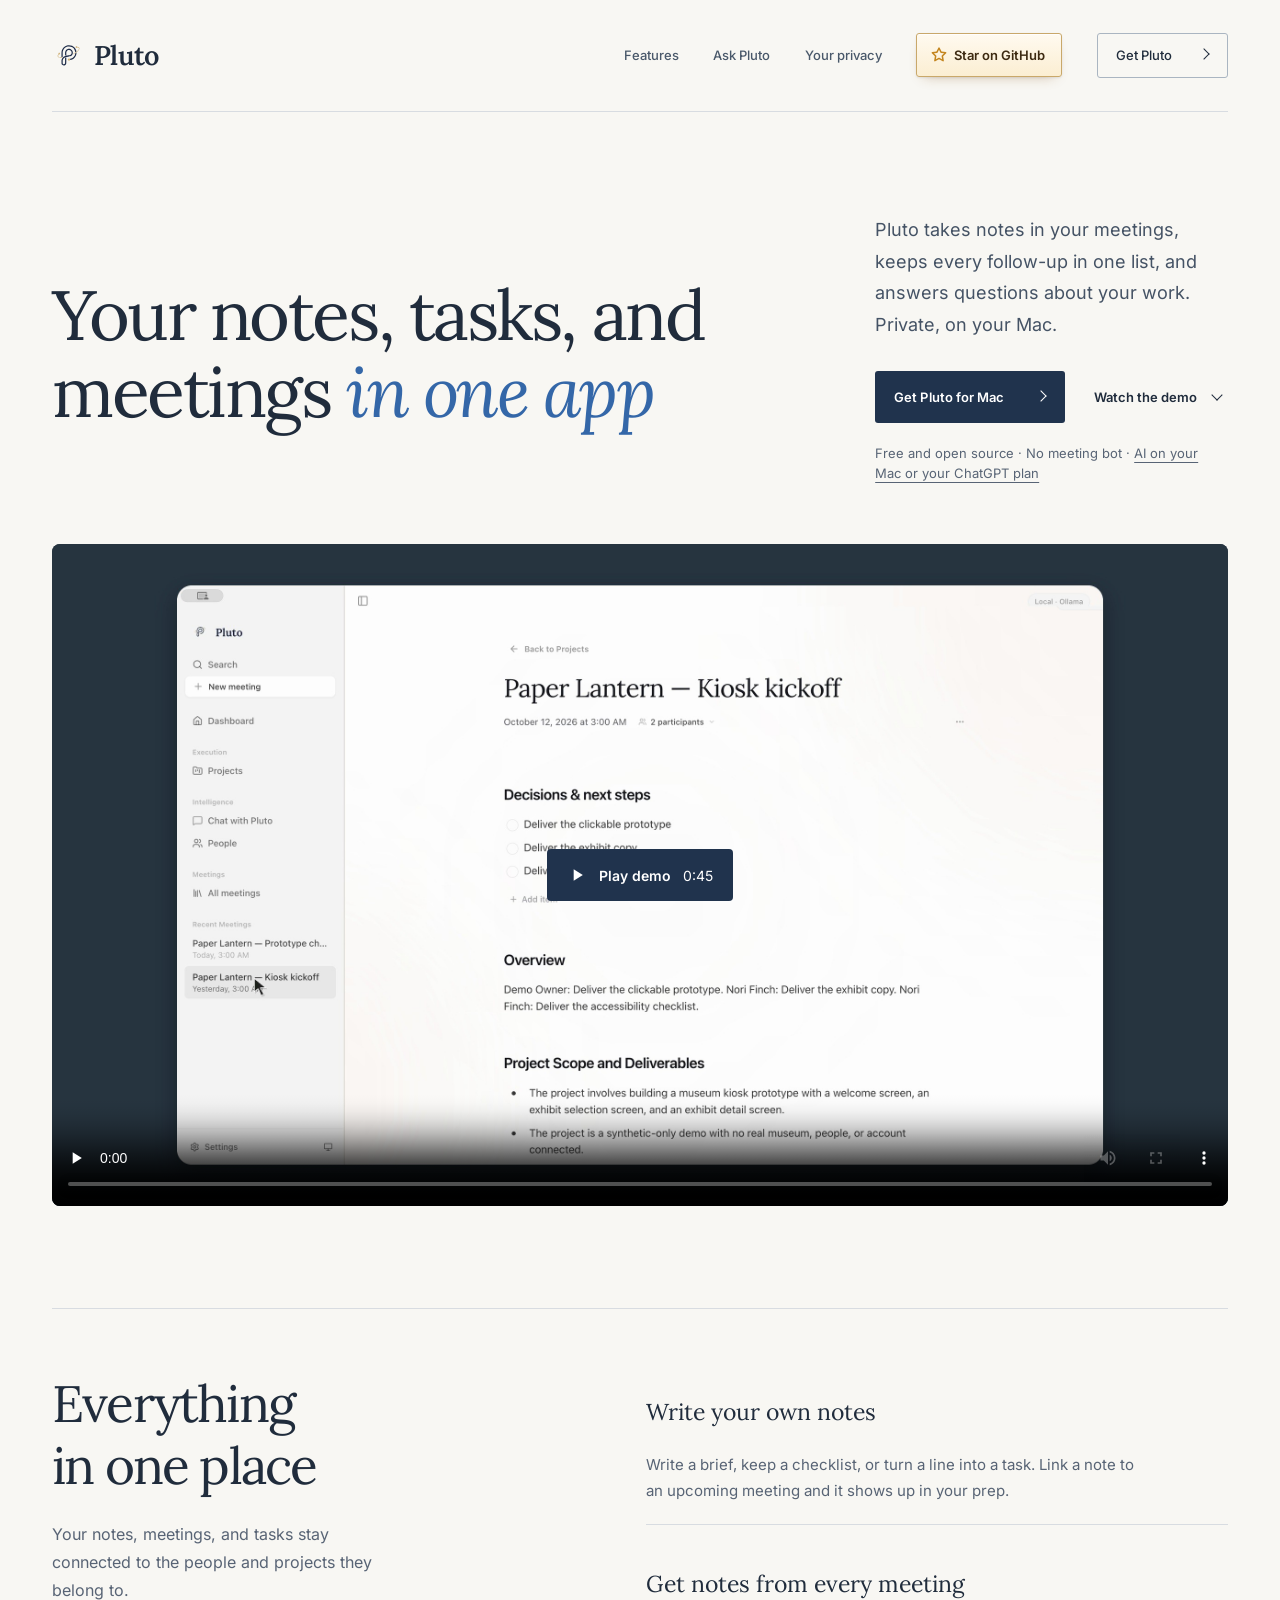
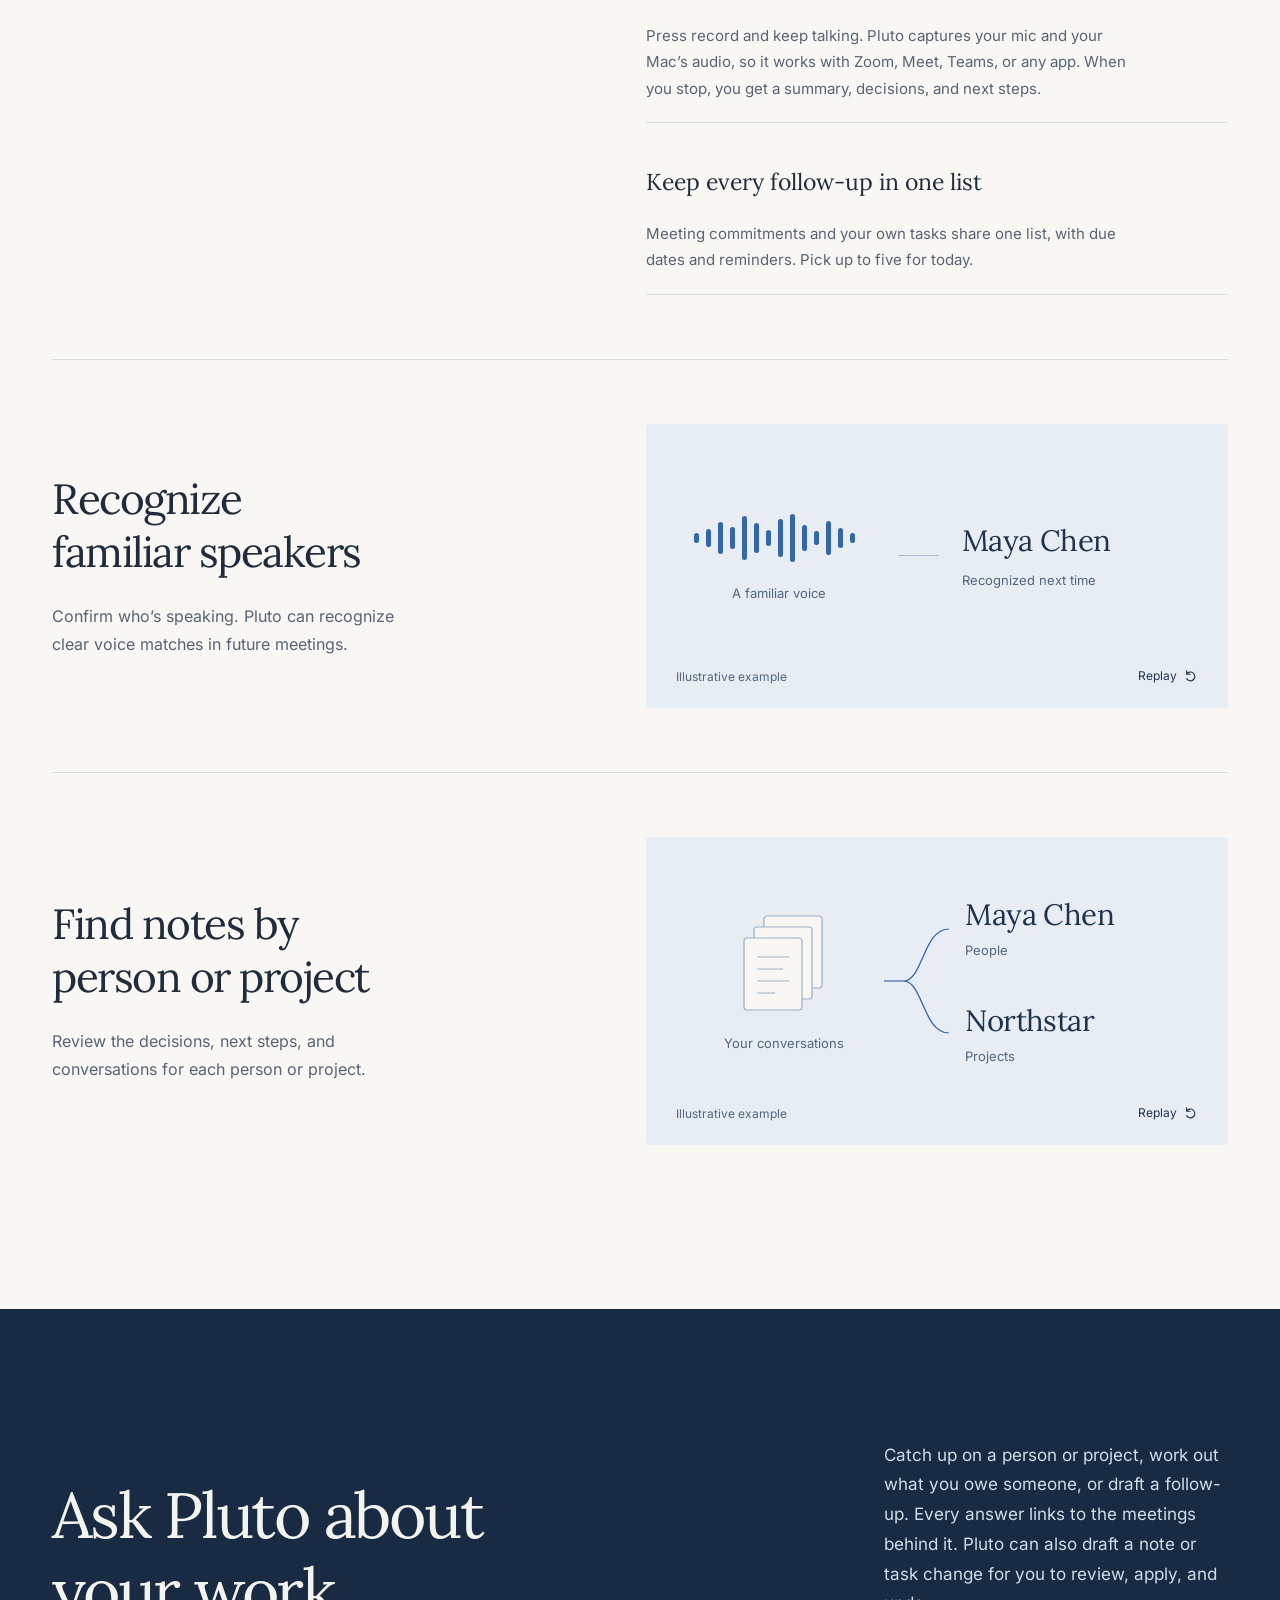
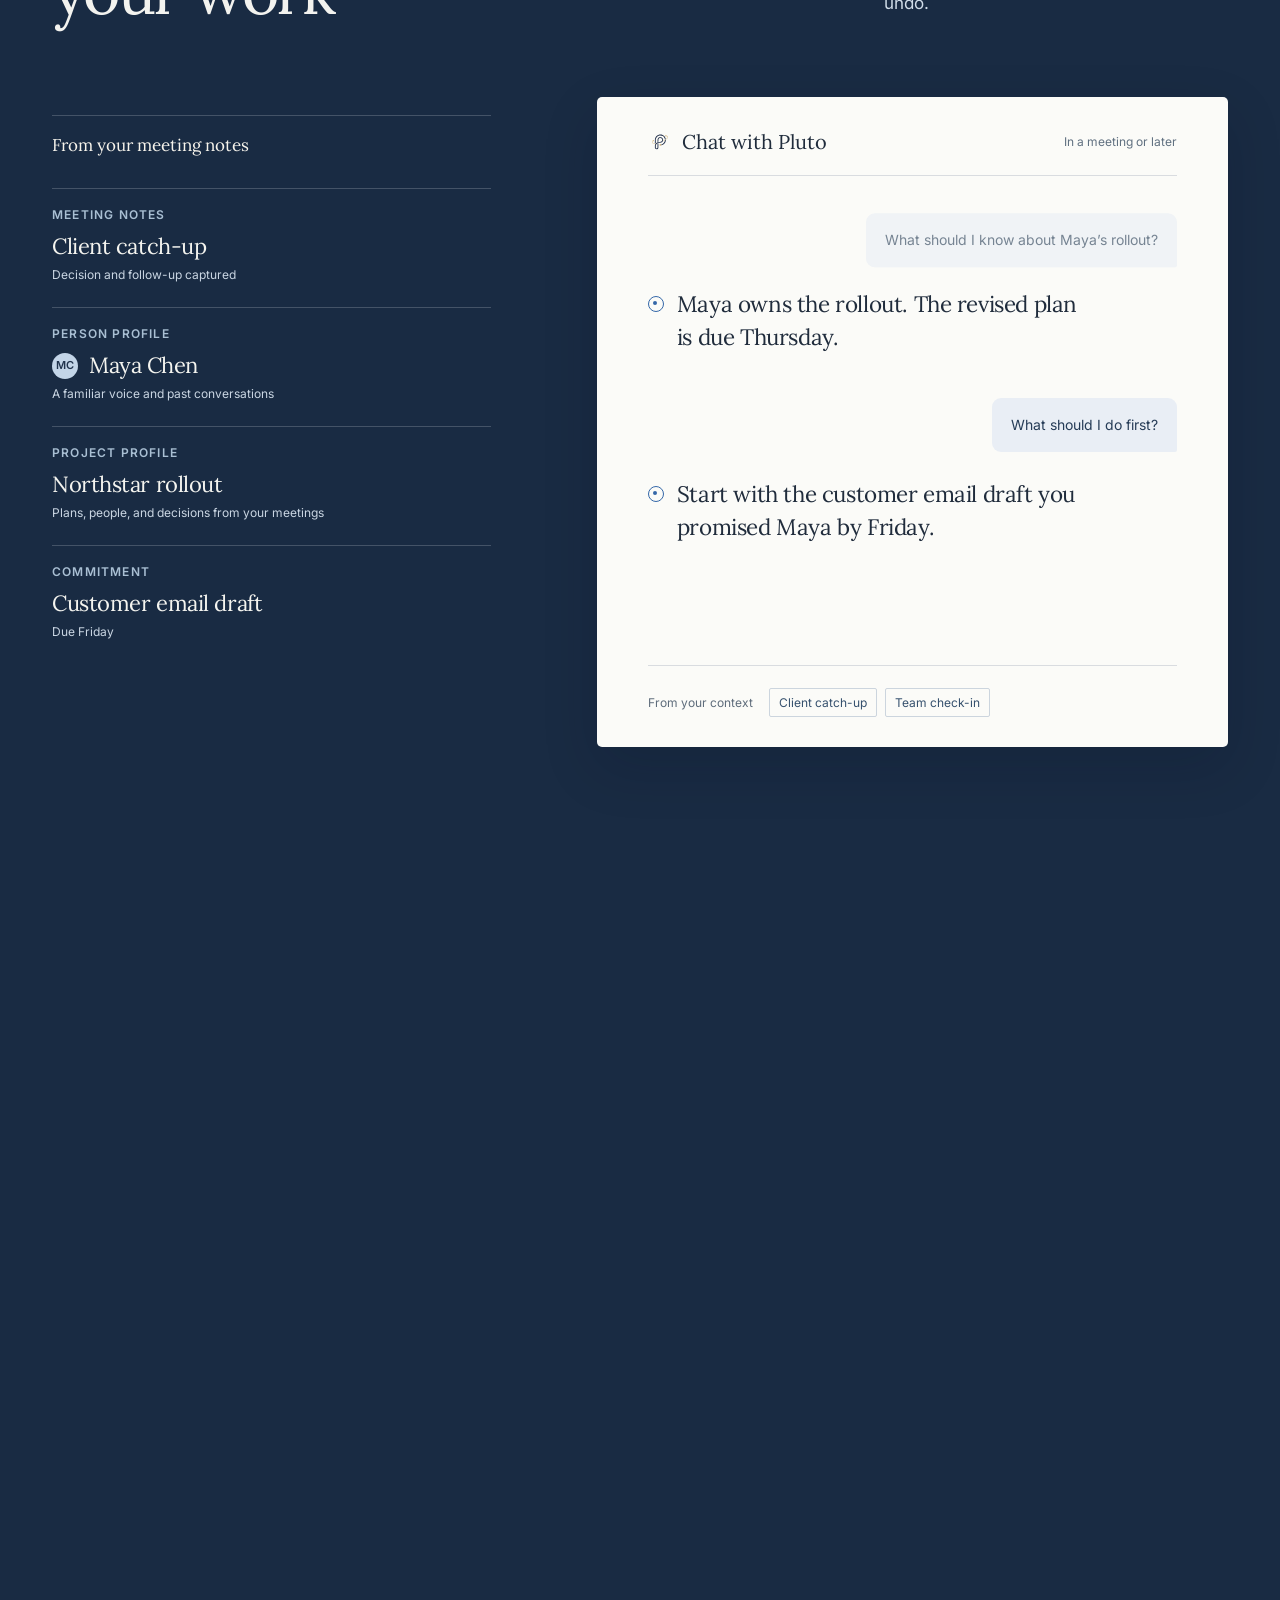
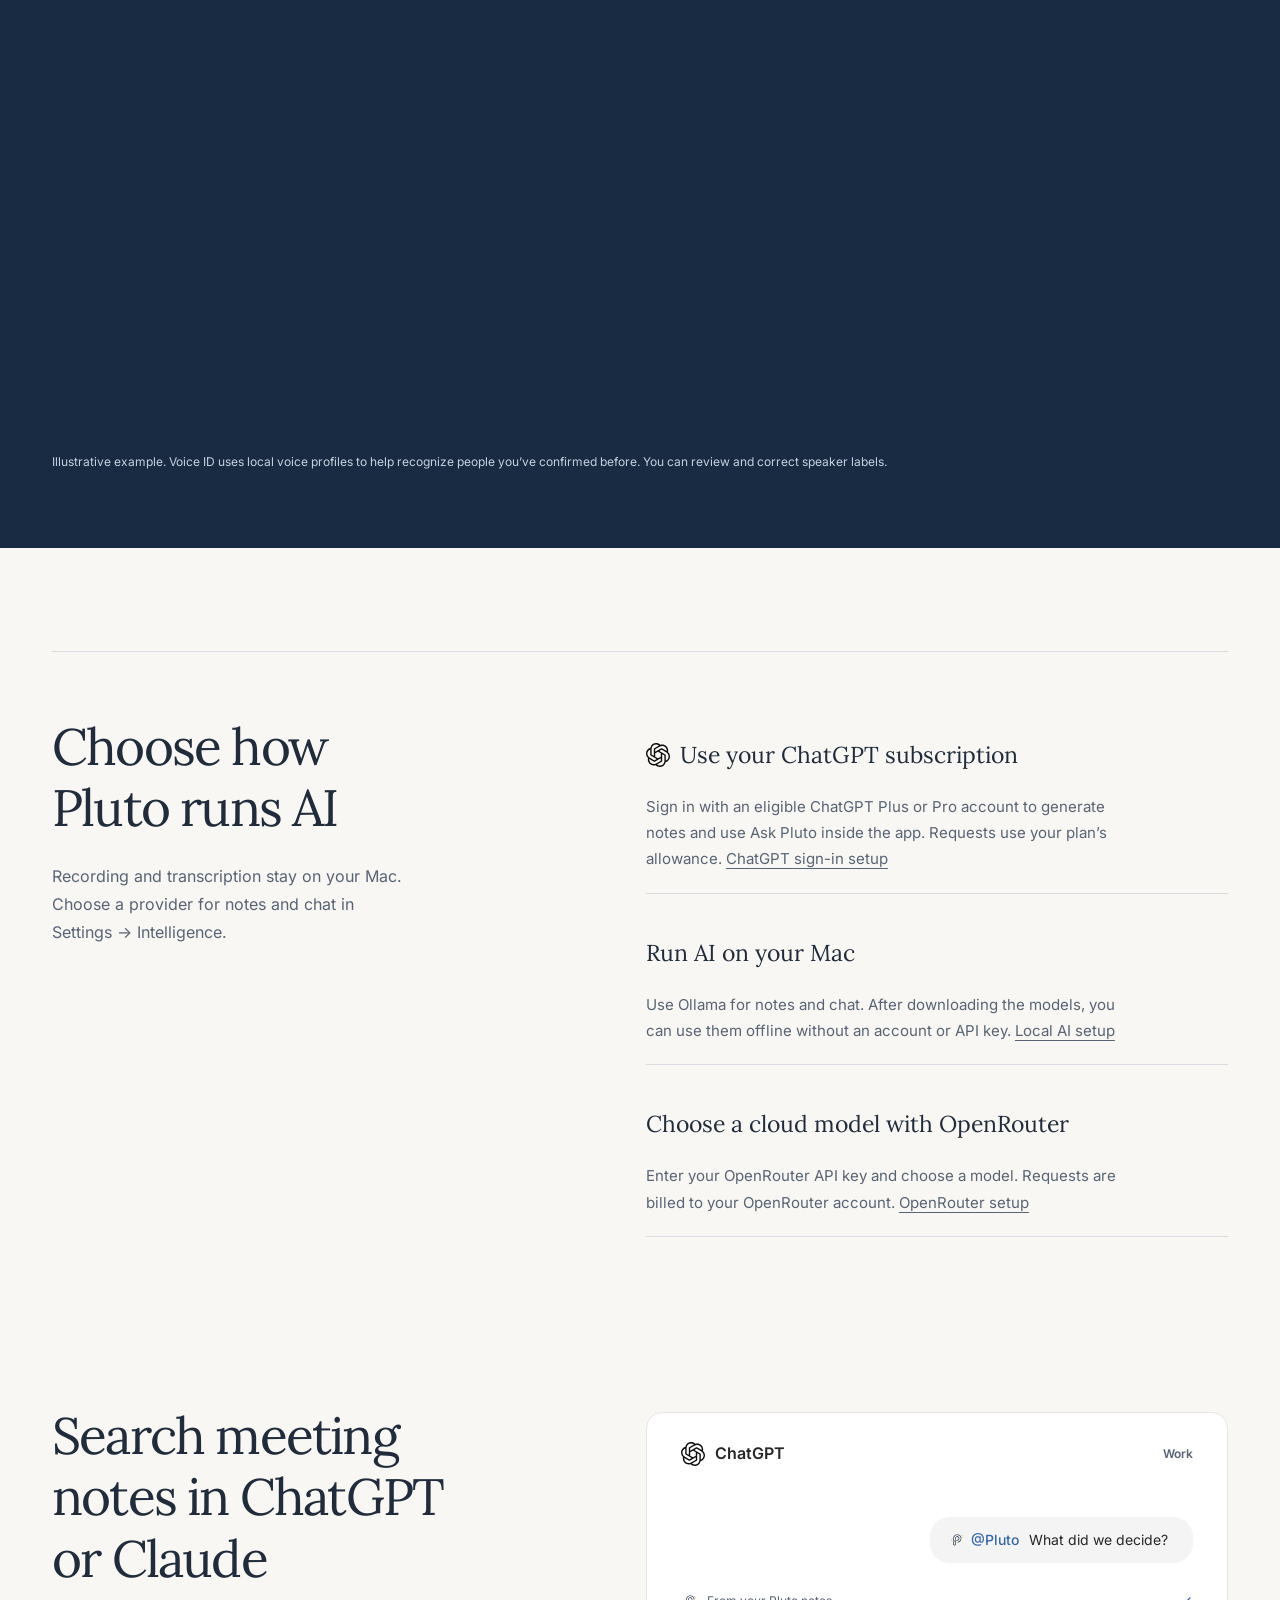
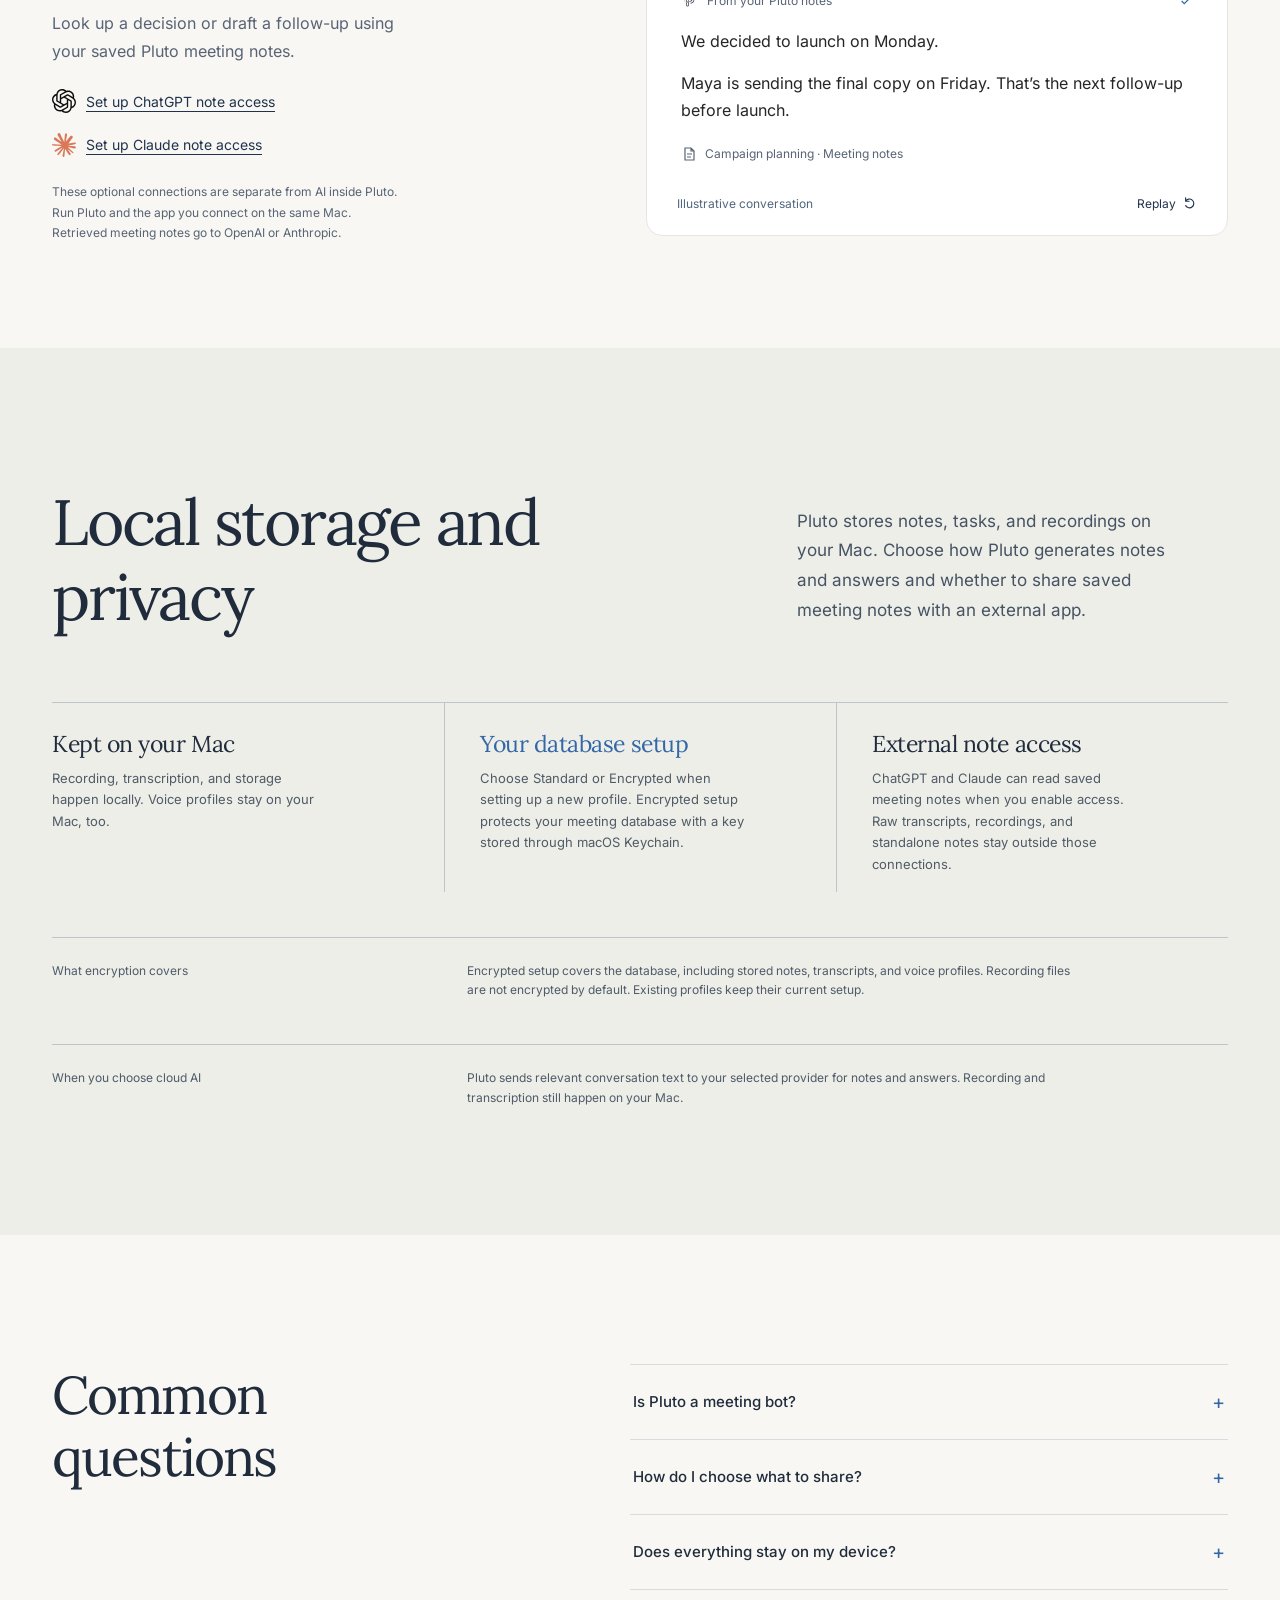
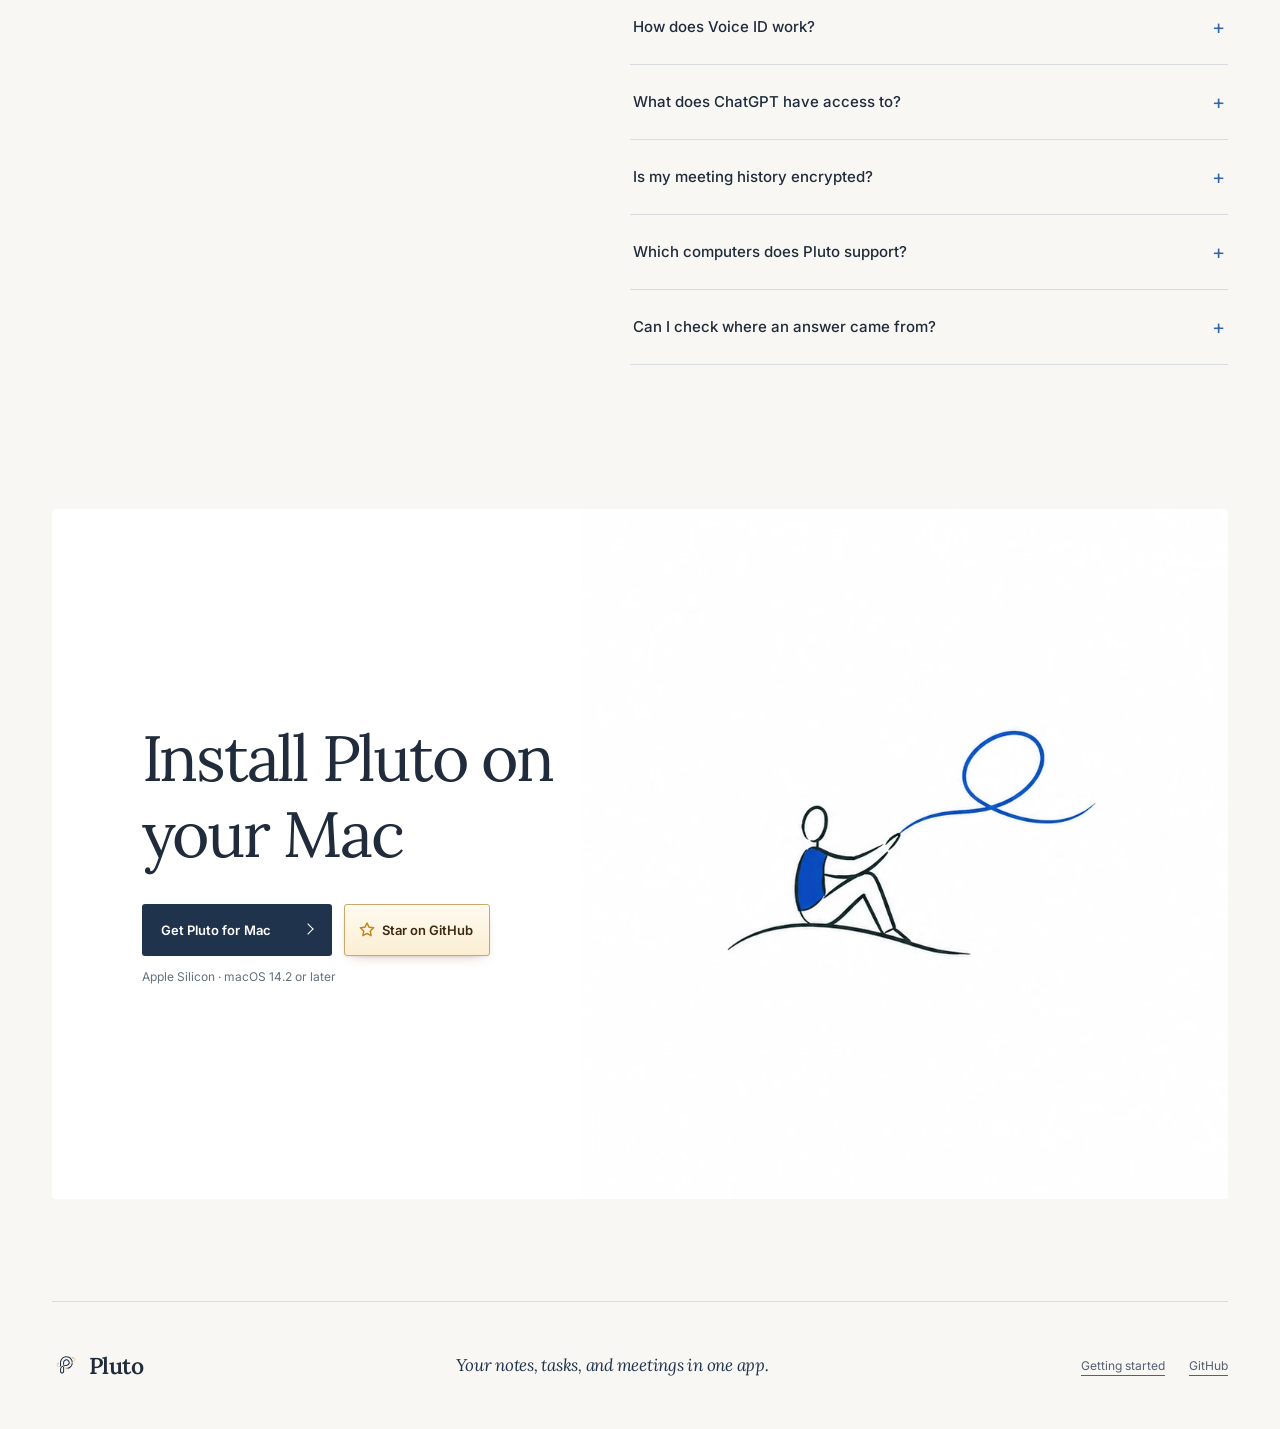
==== commit 2455fb72: "Use square corners for Star on GitHub to match the site's buttons" ====
--- a/index.html
+++ b/index.html
@@ -21,7 +21,7 @@
 <meta name="twitter:image" content="https://metagrover.github.io/get-pluto/assets/product/dashboard.jpg">
 <meta name="twitter:image:alt" content="Pluto’s dashboard showing meeting notes and follow-ups with fictional demo data.">
 
-<link rel="icon" href="assets/favicon.svg" type="image/svg+xml"><link rel="stylesheet" href="assets/fonts/fonts.css"><link rel="stylesheet" href="site.css?v=product-30"><script src="script.js?v=visual-12" defer></script>
+<link rel="icon" href="assets/favicon.svg" type="image/svg+xml"><link rel="stylesheet" href="assets/fonts/fonts.css"><link rel="stylesheet" href="site.css?v=product-31"><script src="script.js?v=visual-12" defer></script>
 </head>
 <body>
 <a class="skip" href="#main">Skip to content</a>
--- a/site.css
+++ b/site.css
@@ -268,7 +268,7 @@
 .product-film-status{margin-top:16px;color:var(--muted);font-size:14px}
 
 
-.github-star{display:inline-flex;align-items:stretch;min-height:44px;padding:0;border:1px solid #c9a86a;border-radius:999px;background:linear-gradient(180deg,#fffaf0,#fbeed2);color:#3d2a12;font-size:13px;font-weight:600;white-space:nowrap;box-shadow:inset 0 1px 0 rgb(255 255 255 / .9),0 1px 2px rgb(32 44 60 / .08),0 6px 14px -8px rgb(138 87 28 / .45);transition:transform .2s ease,box-shadow .2s ease,border-color .2s,background .2s}.github-star>svg{flex:none;align-self:center;margin:0 7px 0 14px;color:#c4861f;transition:transform .35s cubic-bezier(.34,1.56,.64,1),color .2s}.github-star>span:not(.github-count){display:inline-flex;align-items:center;padding-right:16px}.github-star>span.github-short{display:none}.github-star:hover,.github-star:focus-visible{transform:translateY(-1px);border-color:#a9823f;background:linear-gradient(180deg,#fffcf5,#f8e6bf);color:#2b1d0b;text-decoration:none;box-shadow:inset 0 1px 0 rgb(255 255 255 / .9),0 2px 4px rgb(32 44 60 / .1),0 10px 22px -10px rgb(138 87 28 / .6)}.github-star:hover>svg,.github-star:focus-visible>svg{color:#d9951c;transform:scale(1.2) rotate(-14deg)}.github-star:active{transform:translateY(0)}.github-star:focus-visible{outline:2px solid var(--blue);outline-offset:3px}.github-count{display:inline-flex;align-items:center;margin-left:-6px;padding:0 14px 0 12px;border-left:1px solid #e3c98f;border-radius:0 999px 999px 0;background:rgb(255 255 255 / .6);color:#6b4a1f;font-variant-numeric:tabular-nums;font-weight:700}.github-count[hidden]{display:none}@media(prefers-reduced-motion:reduce){.github-star,.github-star>svg{transition:none}.github-star:hover,.github-star:focus-visible{transform:none}.github-star:hover>svg,.github-star:focus-visible>svg{transform:none}}
+.github-star{display:inline-flex;align-items:stretch;min-height:44px;padding:0;border:1px solid #c9a86a;border-radius:3px;background:linear-gradient(180deg,#fffaf0,#fbeed2);color:#3d2a12;font-size:13px;font-weight:600;white-space:nowrap;box-shadow:inset 0 1px 0 rgb(255 255 255 / .9),0 1px 2px rgb(32 44 60 / .08),0 6px 14px -8px rgb(138 87 28 / .45);transition:transform .2s ease,box-shadow .2s ease,border-color .2s,background .2s}.github-star>svg{flex:none;align-self:center;margin:0 7px 0 14px;color:#c4861f;transition:transform .35s cubic-bezier(.34,1.56,.64,1),color .2s}.github-star>span:not(.github-count){display:inline-flex;align-items:center;padding-right:16px}.github-star>span.github-short{display:none}.github-star:hover,.github-star:focus-visible{transform:translateY(-1px);border-color:#a9823f;background:linear-gradient(180deg,#fffcf5,#f8e6bf);color:#2b1d0b;text-decoration:none;box-shadow:inset 0 1px 0 rgb(255 255 255 / .9),0 2px 4px rgb(32 44 60 / .1),0 10px 22px -10px rgb(138 87 28 / .6)}.github-star:hover>svg,.github-star:focus-visible>svg{color:#d9951c;transform:scale(1.2) rotate(-14deg)}.github-star:active{transform:translateY(0)}.github-star:focus-visible{outline:2px solid var(--blue);outline-offset:3px}.github-count{display:inline-flex;align-items:center;padding:0 14px 0 12px;border-left:1px solid #e3c98f;border-radius:0 2px 2px 0;background:rgb(255 255 255 / .6);color:#6b4a1f;font-variant-numeric:tabular-nums;font-weight:700}.github-count[hidden]{display:none}@media(prefers-reduced-motion:reduce){.github-star,.github-star>svg{transition:none}.github-star:hover,.github-star:focus-visible{transform:none}.github-star:hover>svg,.github-star:focus-visible>svg{transform:none}}
 .download-actions .github-star{min-height:52px}
 footer nav{display:flex;gap:24px}footer nav a{text-decoration:underline;text-underline-offset:5px}
 @media(max-width:600px){.site-header nav{gap:12px}.site-header .nav-github{font-size:12px}.site-header .nav-github>svg{margin-left:11px}.site-header .nav-github>span:not(.github-count){padding-right:12px}footer nav{margin-left:auto}}
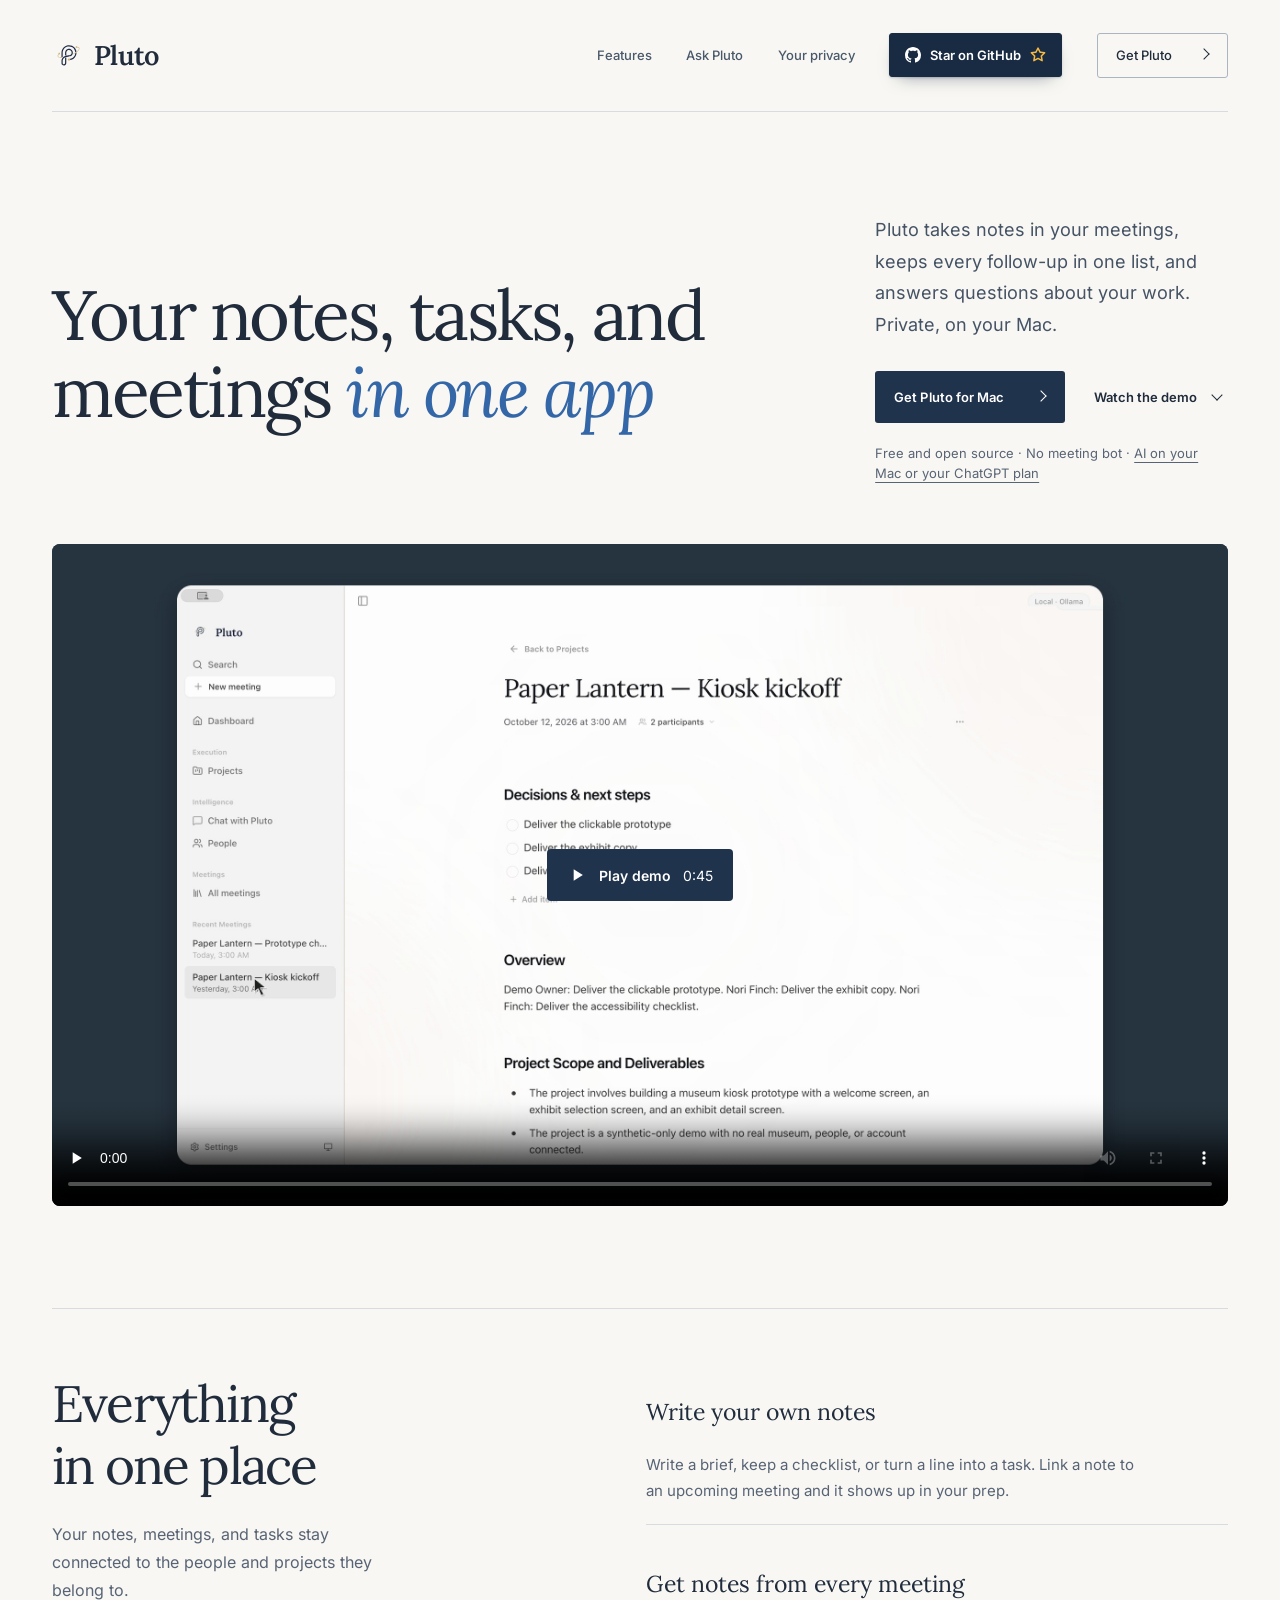
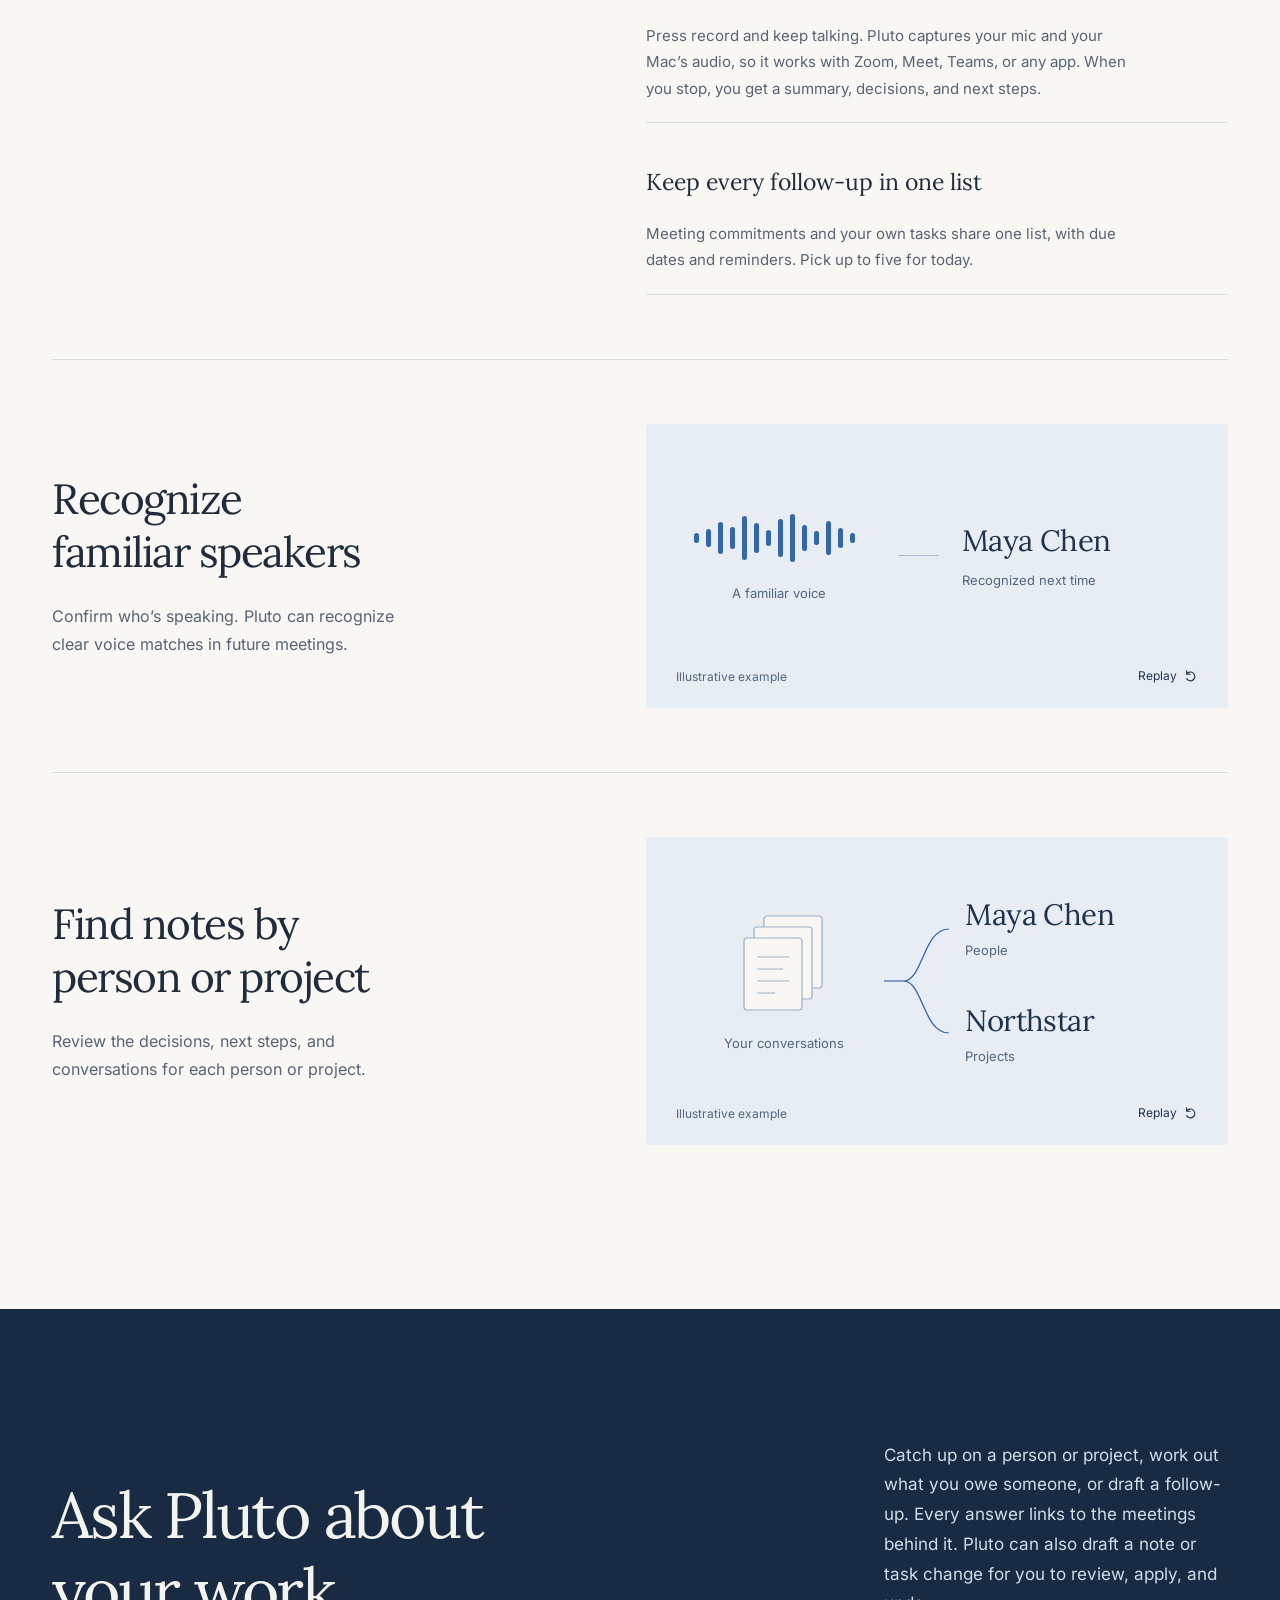
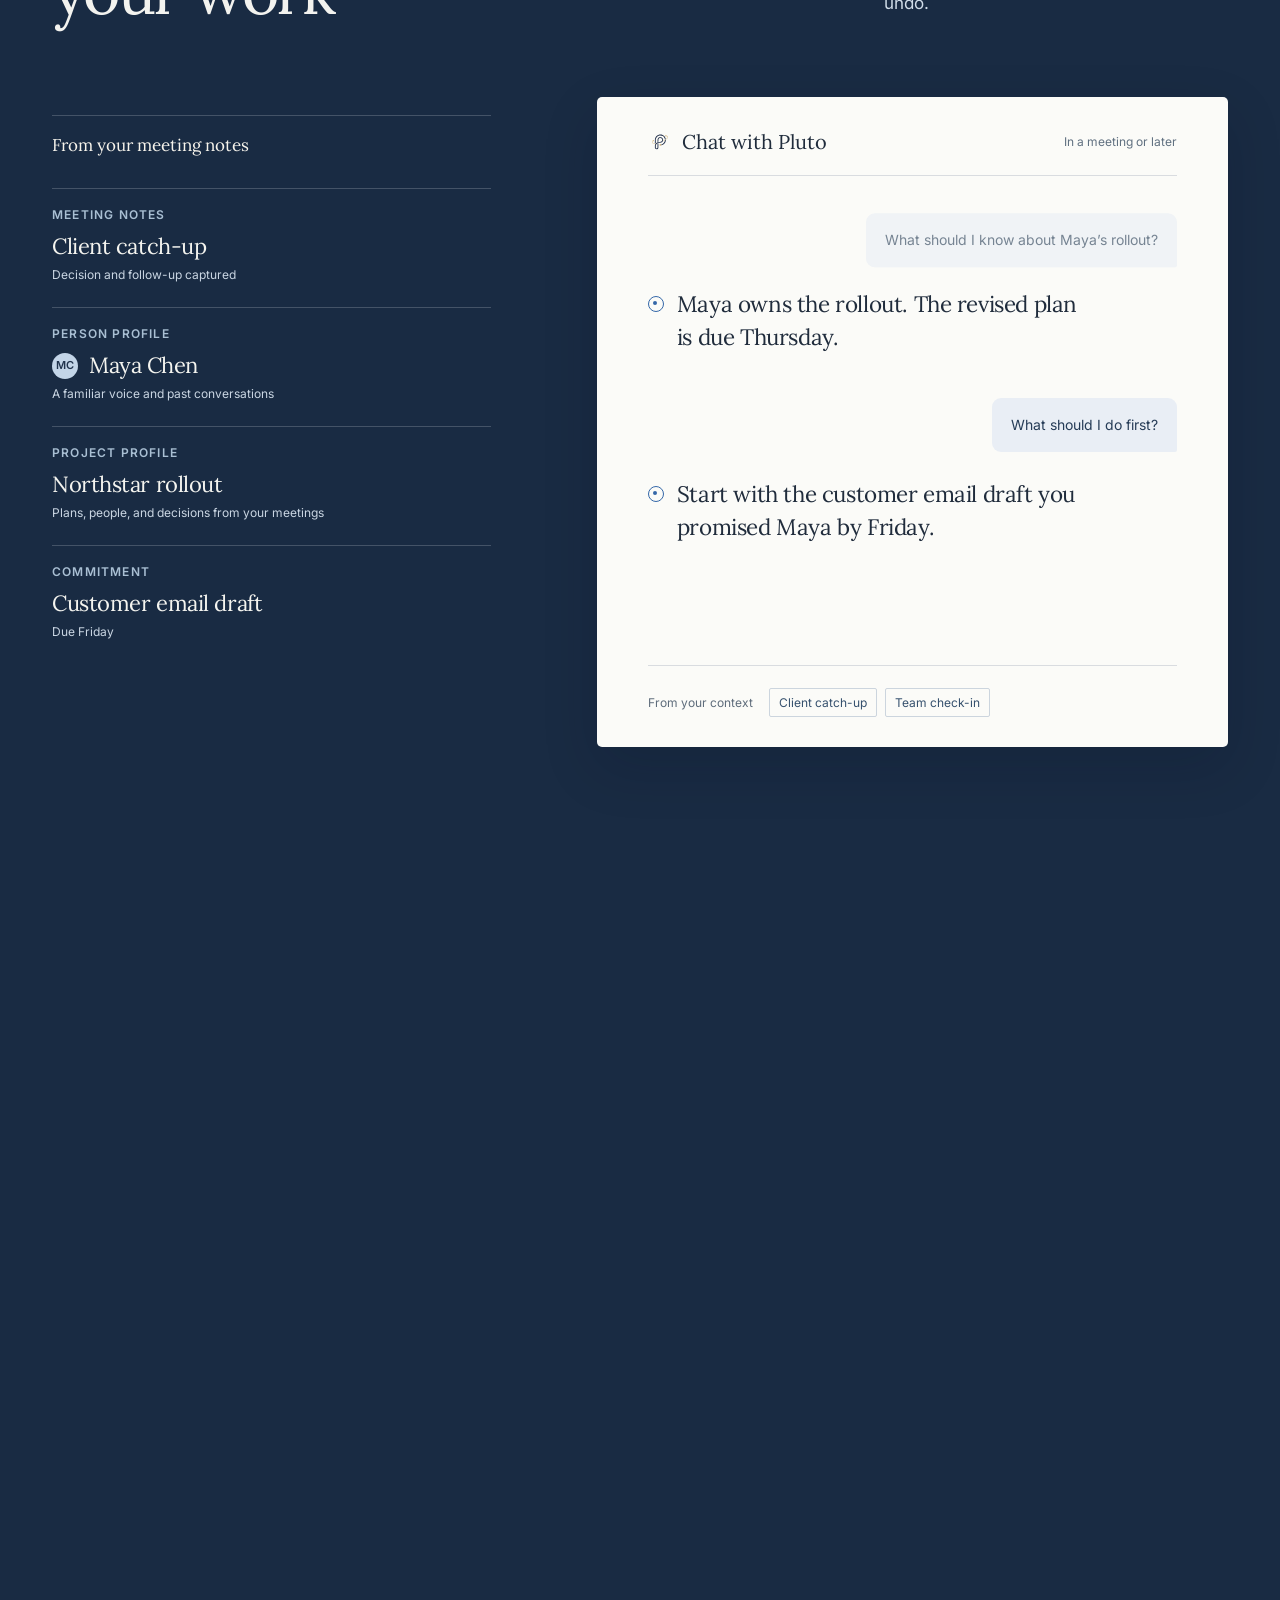
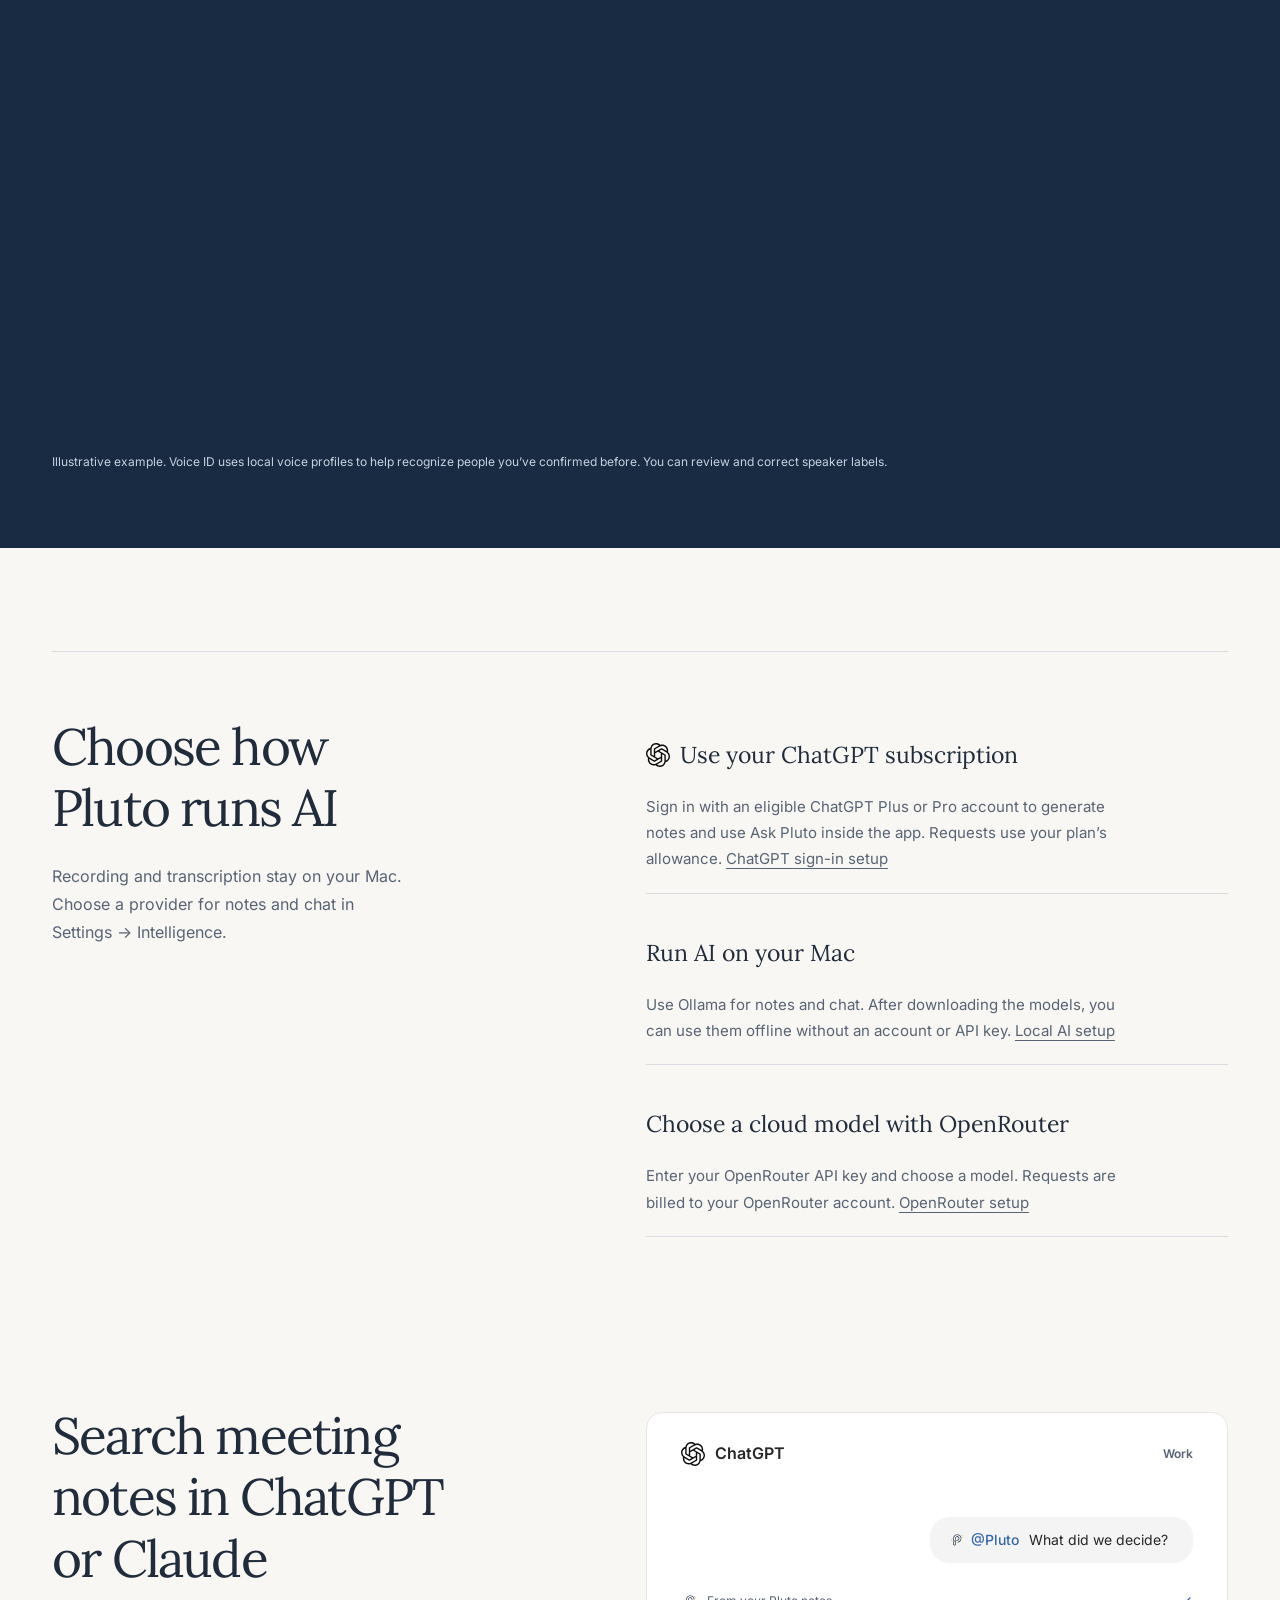
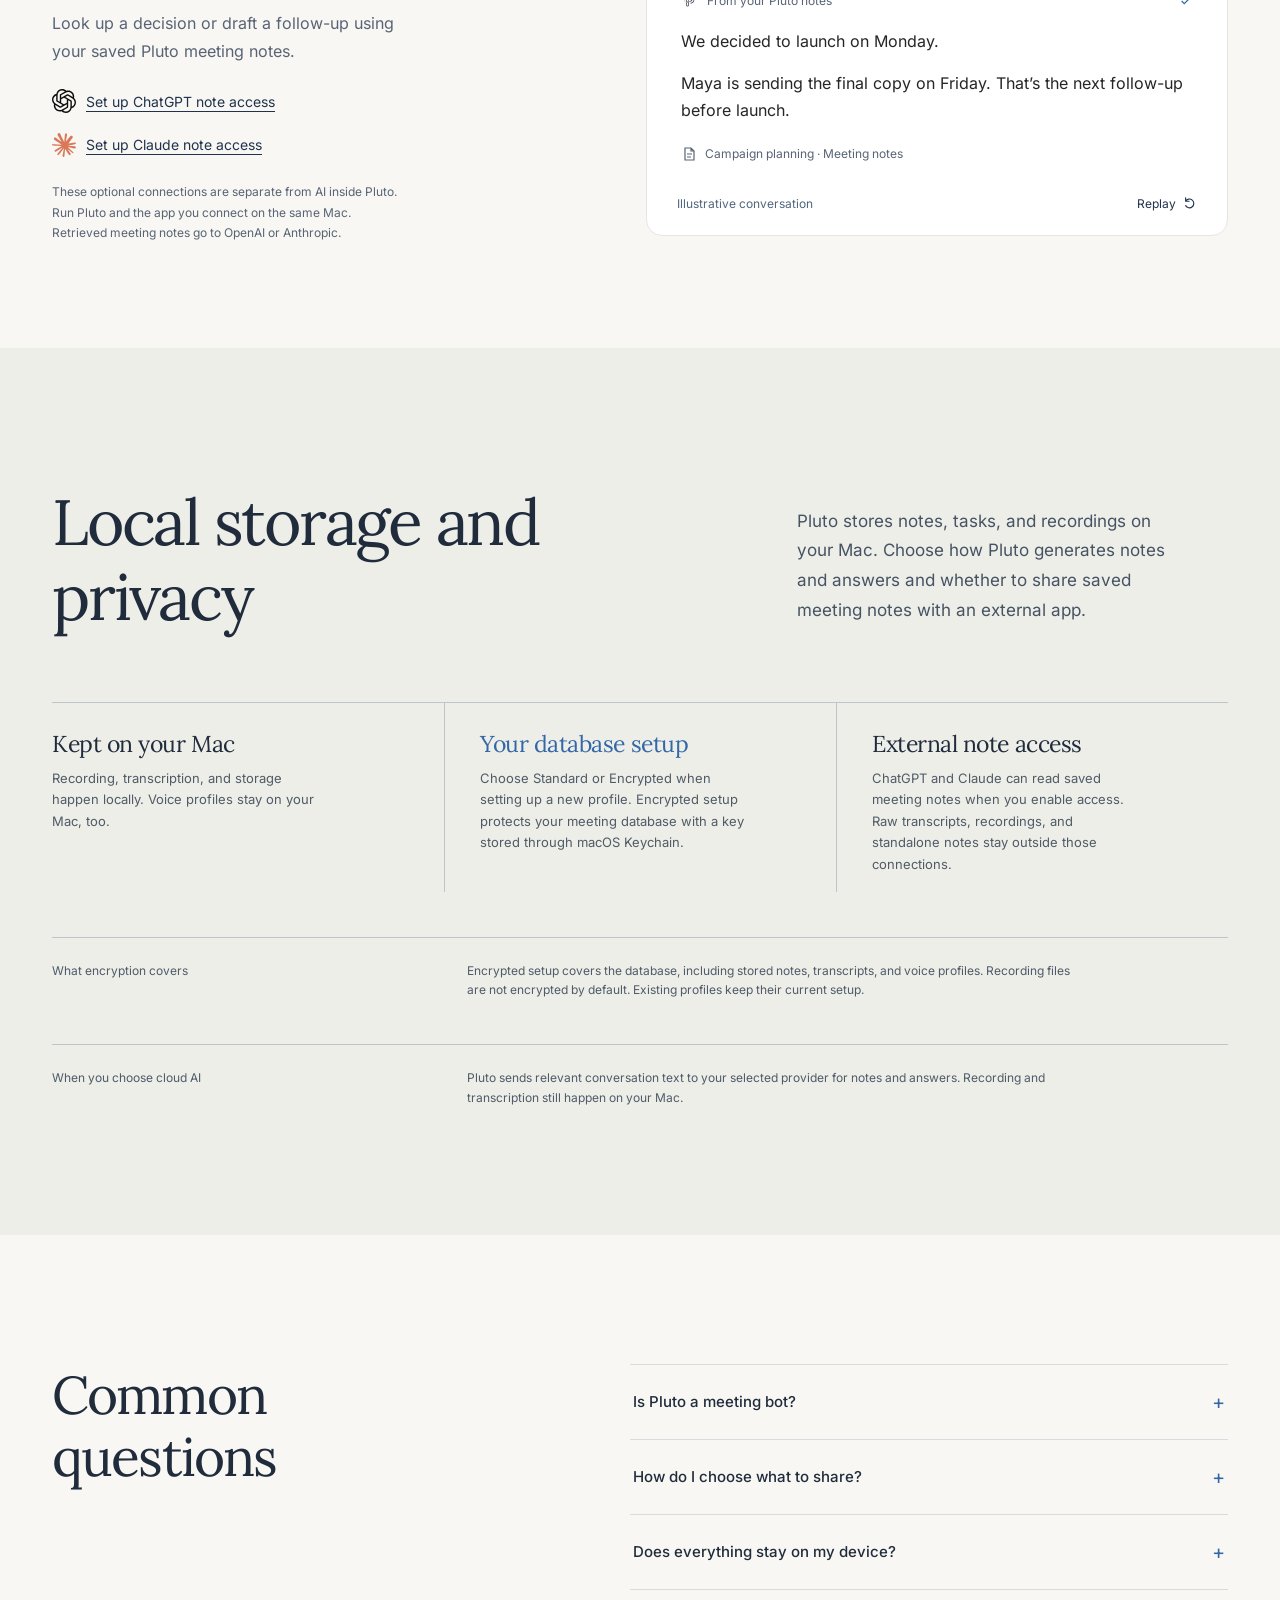
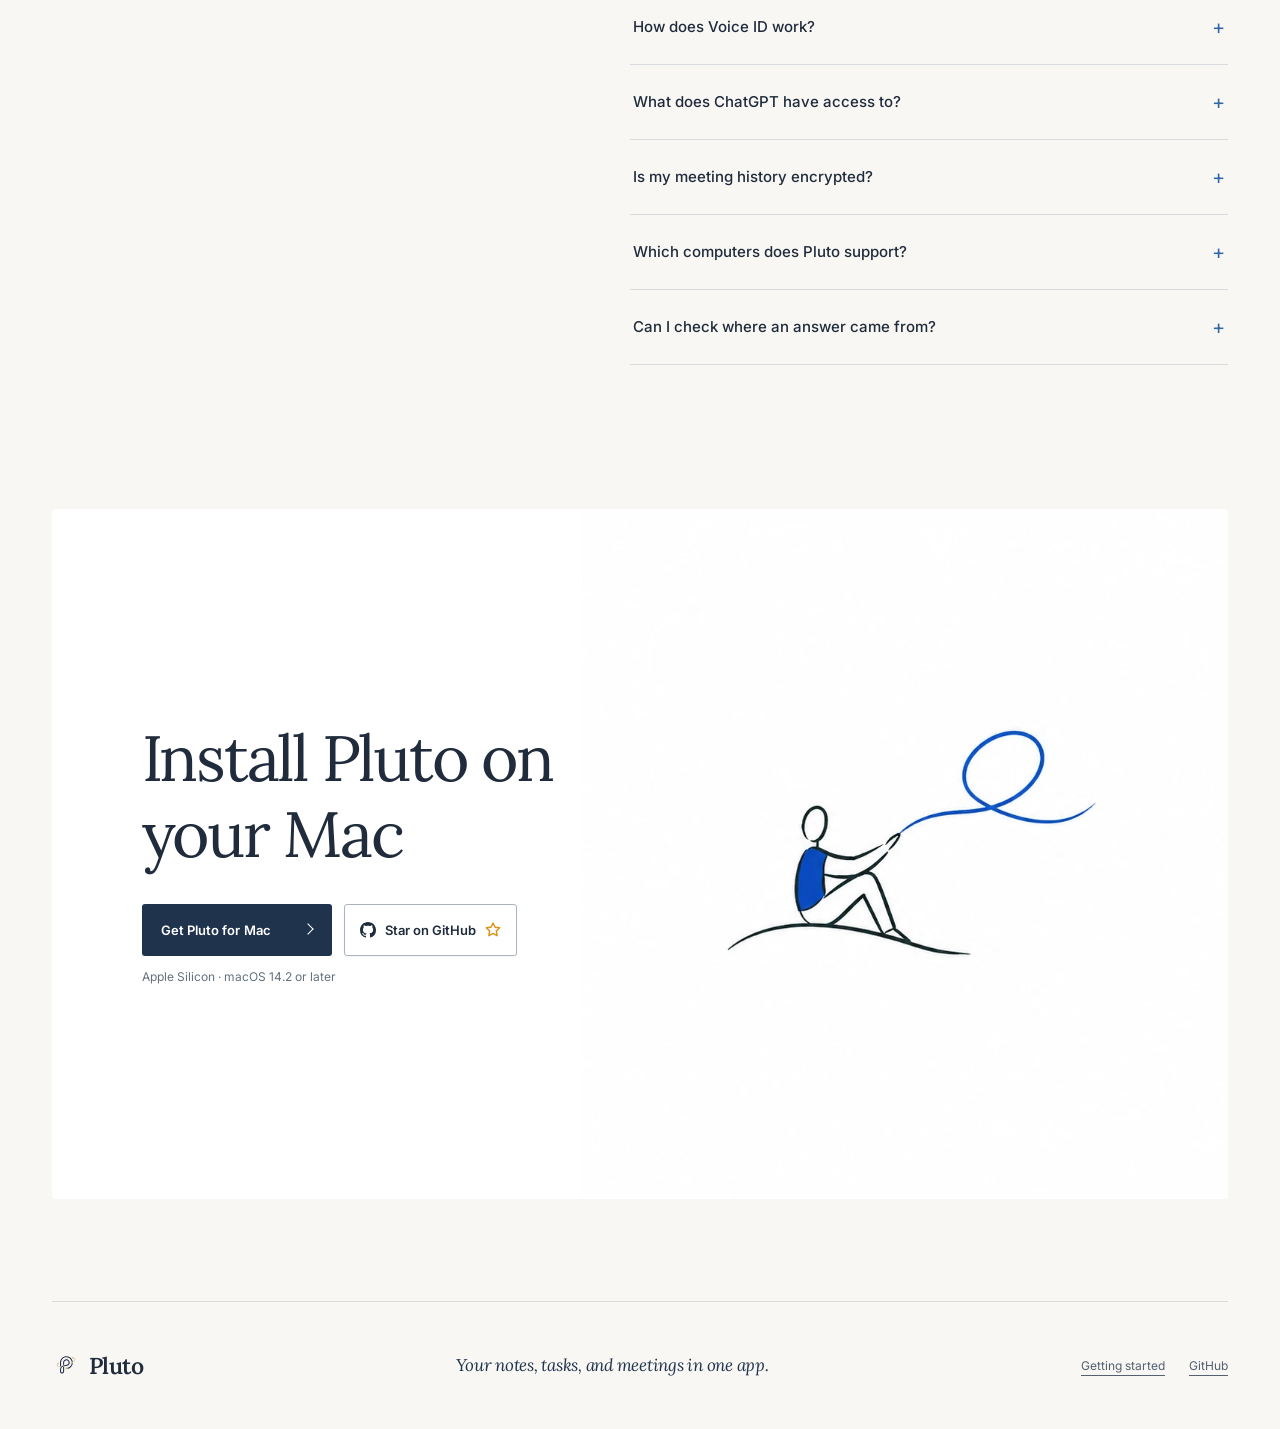
==== commit 42c3b44e: "Restyle Star on GitHub as a navy button with the GitHub mark; drop the star count The header button " ====
--- a/index.html
+++ b/index.html
@@ -21,11 +21,11 @@
 <meta name="twitter:image" content="https://metagrover.github.io/get-pluto/assets/product/dashboard.jpg">
 <meta name="twitter:image:alt" content="Pluto’s dashboard showing meeting notes and follow-ups with fictional demo data.">
 
-<link rel="icon" href="assets/favicon.svg" type="image/svg+xml"><link rel="stylesheet" href="assets/fonts/fonts.css"><link rel="stylesheet" href="site.css?v=product-31"><script src="script.js?v=visual-12" defer></script>
+<link rel="icon" href="assets/favicon.svg" type="image/svg+xml"><link rel="stylesheet" href="assets/fonts/fonts.css"><link rel="stylesheet" href="site.css?v=product-33"><script src="script.js?v=visual-13" defer></script>
 </head>
 <body>
 <a class="skip" href="#main">Skip to content</a>
-<header class="site-header wrap"><a class="brand" href="#" aria-label="Pluto home"><img src="assets/pluto-logo.svg" alt="" width="44" height="44">Pluto</a><nav aria-label="Main navigation"><a href="#workspace">Features</a><a href="#ask">Ask Pluto</a><a href="#privacy">Your privacy</a><a class="nav-github github-star" href="https://github.com/metagrover/pluto" aria-label="Star Pluto on GitHub"><svg viewBox="0 0 16 16" width="16" height="16" fill="currentColor" aria-hidden="true"><path id="github-star-icon" d="M8 .25a.75.75 0 0 1 .673.418l1.882 3.815 4.21.612a.75.75 0 0 1 .416 1.279l-3.046 2.97.719 4.192a.751.751 0 0 1-1.088.791L8 12.347l-3.766 1.98a.75.75 0 0 1-1.088-.79l.72-4.194L.818 6.374a.75.75 0 0 1 .416-1.28l4.21-.611L7.327.668A.75.75 0 0 1 8 .25Zm0 2.445L6.615 5.5a.75.75 0 0 1-.564.41l-3.097.45 2.24 2.184a.75.75 0 0 1 .216.664l-.528 3.084 2.769-1.456a.75.75 0 0 1 .698 0l2.77 1.456-.53-3.084a.75.75 0 0 1 .216-.664l2.24-2.183-3.096-.45a.75.75 0 0 1-.564-.41L8 2.694Z"/></svg><span class="github-invite">Star on GitHub</span><span class="github-short" aria-hidden="true">Star</span><span class="github-count" data-github-stars hidden></span></a><a class="nav-cta" href="getting-started.html">Get Pluto <span class="arrow arrow-out" aria-hidden="true"></span></a></nav></header>
+<header class="site-header wrap"><a class="brand" href="#" aria-label="Pluto home"><img src="assets/pluto-logo.svg" alt="" width="44" height="44">Pluto</a><nav aria-label="Main navigation"><a href="#workspace">Features</a><a href="#ask">Ask Pluto</a><a href="#privacy">Your privacy</a><a class="nav-github github-star" href="https://github.com/metagrover/pluto" aria-label="Star Pluto on GitHub"><svg class="github-mark" viewBox="0 0 16 16" width="16" height="16" fill="currentColor" aria-hidden="true"><path d="M8 0c4.42 0 8 3.58 8 8a8.013 8.013 0 0 1-5.45 7.59c-.4.08-.55-.17-.55-.38 0-.27.01-1.13.01-2.2 0-.75-.25-1.23-.54-1.48 1.78-.2 3.65-.88 3.65-3.95 0-.88-.31-1.59-.82-2.15.08-.2.36-1.02-.08-2.12 0 0-.67-.22-2.2.82-.64-.18-1.32-.27-2-.27-.68 0-1.36.09-2 .27-1.53-1.03-2.2-.82-2.2-.82-.44 1.1-.16 1.92-.08 2.12-.51.56-.82 1.28-.82 2.15 0 3.06 1.86 3.75 3.64 3.95-.23.2-.44.55-.51 1.07-.46.21-1.61.55-2.33-.66-.15-.24-.6-.83-1.23-.82-.67.01-.27.38.01.53.34.19.73.9.82 1.13.16.45.68 1.31 2.69.94 0 .67.01 1.3.01 1.49 0 .21-.15.45-.55.37A7.995 7.995 0 0 1 0 8c0-4.42 3.58-8 8-8Z"/></svg><svg viewBox="0 0 16 16" width="16" height="16" fill="currentColor" aria-hidden="true"><path id="github-star-icon" d="M8 .25a.75.75 0 0 1 .673.418l1.882 3.815 4.21.612a.75.75 0 0 1 .416 1.279l-3.046 2.97.719 4.192a.751.751 0 0 1-1.088.791L8 12.347l-3.766 1.98a.75.75 0 0 1-1.088-.79l.72-4.194L.818 6.374a.75.75 0 0 1 .416-1.28l4.21-.611L7.327.668A.75.75 0 0 1 8 .25Zm0 2.445L6.615 5.5a.75.75 0 0 1-.564.41l-3.097.45 2.24 2.184a.75.75 0 0 1 .216.664l-.528 3.084 2.769-1.456a.75.75 0 0 1 .698 0l2.77 1.456-.53-3.084a.75.75 0 0 1 .216-.664l2.24-2.183-3.096-.45a.75.75 0 0 1-.564-.41L8 2.694Z"/></svg><span class="github-invite">Star on GitHub</span><span class="github-short" aria-hidden="true">Star</span></a><a class="nav-cta" href="getting-started.html">Get Pluto <span class="arrow arrow-out" aria-hidden="true"></span></a></nav></header>
 <main id="main">
 <section class="hero wrap">
 <div class="hero-copy"><h1>Your notes, tasks, and meetings <em>in one app</em></h1><div class="hero-intro"><p>Pluto takes notes in your meetings, keeps every follow-up in one list, and answers questions about your work. Private, on your Mac.</p><div class="actions"><a class="button" href="getting-started.html">Get Pluto for Mac <span class="arrow arrow-out" aria-hidden="true"></span></a><a class="text-link" href="#in-action">Watch the demo <span class="arrow arrow-down" aria-hidden="true"></span></a></div><p class="hero-ai">Free and open source · No meeting bot · <a href="#ai-options">AI on your Mac or your ChatGPT plan</a></p></div></div>
@@ -165,7 +165,7 @@
     <h2>Install Pluto on your Mac</h2>
     <div class="download-actions">
       <a class="button" href="getting-started.html">Get Pluto for Mac <span class="arrow arrow-out" aria-hidden="true"></span></a>
-      <a class="github-star" href="https://github.com/metagrover/pluto" aria-label="Star Pluto on GitHub"><svg viewBox="0 0 16 16" width="16" height="16" fill="currentColor" aria-hidden="true"><use href="#github-star-icon"></use></svg><span>Star on GitHub</span><span class="github-count" data-github-stars hidden></span></a>
+      <a class="github-star" href="https://github.com/metagrover/pluto" aria-label="Star Pluto on GitHub"><svg class="github-mark" viewBox="0 0 16 16" width="16" height="16" fill="currentColor" aria-hidden="true"><path d="M8 0c4.42 0 8 3.58 8 8a8.013 8.013 0 0 1-5.45 7.59c-.4.08-.55-.17-.55-.38 0-.27.01-1.13.01-2.2 0-.75-.25-1.23-.54-1.48 1.78-.2 3.65-.88 3.65-3.95 0-.88-.31-1.59-.82-2.15.08-.2.36-1.02-.08-2.12 0 0-.67-.22-2.2.82-.64-.18-1.32-.27-2-.27-.68 0-1.36.09-2 .27-1.53-1.03-2.2-.82-2.2-.82-.44 1.1-.16 1.92-.08 2.12-.51.56-.82 1.28-.82 2.15 0 3.06 1.86 3.75 3.64 3.95-.23.2-.44.55-.51 1.07-.46.21-1.61.55-2.33-.66-.15-.24-.6-.83-1.23-.82-.67.01-.27.38.01.53.34.19.73.9.82 1.13.16.45.68 1.31 2.69.94 0 .67.01 1.3.01 1.49 0 .21-.15.45-.55.37A7.995 7.995 0 0 1 0 8c0-4.42 3.58-8 8-8Z"/></svg><svg viewBox="0 0 16 16" width="16" height="16" fill="currentColor" aria-hidden="true"><use href="#github-star-icon"></use></svg><span>Star on GitHub</span></a>
     </div>
     <p class="download-note">Apple Silicon · macOS 14.2 or later</p>
   </div>
--- a/site.css
+++ b/site.css
@@ -268,9 +268,9 @@
 .product-film-status{margin-top:16px;color:var(--muted);font-size:14px}
 
 
-.github-star{display:inline-flex;align-items:stretch;min-height:44px;padding:0;border:1px solid #c9a86a;border-radius:3px;background:linear-gradient(180deg,#fffaf0,#fbeed2);color:#3d2a12;font-size:13px;font-weight:600;white-space:nowrap;box-shadow:inset 0 1px 0 rgb(255 255 255 / .9),0 1px 2px rgb(32 44 60 / .08),0 6px 14px -8px rgb(138 87 28 / .45);transition:transform .2s ease,box-shadow .2s ease,border-color .2s,background .2s}.github-star>svg{flex:none;align-self:center;margin:0 7px 0 14px;color:#c4861f;transition:transform .35s cubic-bezier(.34,1.56,.64,1),color .2s}.github-star>span:not(.github-count){display:inline-flex;align-items:center;padding-right:16px}.github-star>span.github-short{display:none}.github-star:hover,.github-star:focus-visible{transform:translateY(-1px);border-color:#a9823f;background:linear-gradient(180deg,#fffcf5,#f8e6bf);color:#2b1d0b;text-decoration:none;box-shadow:inset 0 1px 0 rgb(255 255 255 / .9),0 2px 4px rgb(32 44 60 / .1),0 10px 22px -10px rgb(138 87 28 / .6)}.github-star:hover>svg,.github-star:focus-visible>svg{color:#d9951c;transform:scale(1.2) rotate(-14deg)}.github-star:active{transform:translateY(0)}.github-star:focus-visible{outline:2px solid var(--blue);outline-offset:3px}.github-count{display:inline-flex;align-items:center;padding:0 14px 0 12px;border-left:1px solid #e3c98f;border-radius:0 2px 2px 0;background:rgb(255 255 255 / .6);color:#6b4a1f;font-variant-numeric:tabular-nums;font-weight:700}.github-count[hidden]{display:none}@media(prefers-reduced-motion:reduce){.github-star,.github-star>svg{transition:none}.github-star:hover,.github-star:focus-visible{transform:none}.github-star:hover>svg,.github-star:focus-visible>svg{transform:none}}
+.github-star{display:inline-flex;align-items:center;gap:9px;min-height:44px;padding:0 15px;border:1px solid var(--night);border-radius:3px;background:var(--night);color:#fff;font-size:13px;font-weight:600;white-space:nowrap;box-shadow:0 1px 2px rgb(25 43 67 / .18),0 8px 18px -10px rgb(25 43 67 / .55);transition:transform .2s ease,box-shadow .2s ease,background .2s}.github-star>svg{flex:none}.github-star>svg:not(.github-mark){order:3;color:#f5b942;transition:transform .35s cubic-bezier(.34,1.56,.64,1),color .2s}.github-star>span{order:2}.github-star>span.github-short{display:none}.github-star:hover,.github-star:focus-visible{transform:translateY(-1px);background:var(--blue-deep);color:#fff;text-decoration:none;box-shadow:0 2px 4px rgb(25 43 67 / .2),0 12px 24px -10px rgb(25 43 67 / .65)}.github-star:hover>svg:not(.github-mark),.github-star:focus-visible>svg:not(.github-mark){color:#ffcb5c;transform:scale(1.25) rotate(-14deg)}.github-star:active{transform:translateY(0)}.github-star:focus-visible{outline:2px solid var(--blue);outline-offset:3px}.download-actions .github-star{background:var(--white);border-color:#aab5c1;color:var(--ink);box-shadow:0 1px 2px rgb(32 44 60 / .06)}.download-actions .github-star>svg:not(.github-mark){color:#d9951c}.download-actions .github-star:hover,.download-actions .github-star:focus-visible{background:var(--white);border-color:var(--ink);color:var(--ink)}@media(prefers-reduced-motion:reduce){.github-star,.github-star>svg{transition:none}.github-star:hover,.github-star:focus-visible,.github-star:hover>svg,.github-star:focus-visible>svg{transform:none}}
 .download-actions .github-star{min-height:52px}
 footer nav{display:flex;gap:24px}footer nav a{text-decoration:underline;text-underline-offset:5px}
-@media(max-width:600px){.site-header nav{gap:12px}.site-header .nav-github{font-size:12px}.site-header .nav-github>svg{margin-left:11px}.site-header .nav-github>span:not(.github-count){padding-right:12px}footer nav{margin-left:auto}}
+@media(max-width:600px){.site-header nav{gap:12px}.site-header .nav-github{font-size:12px}.site-header .nav-github{padding-inline:12px;gap:7px}footer nav{margin-left:auto}}
 @media(max-width:385px){.github-star>span.github-invite{display:none}.github-star>span.github-short{display:inline-flex}}
 @media(max-width:370px){.site-header .nav-cta .arrow{display:none}}
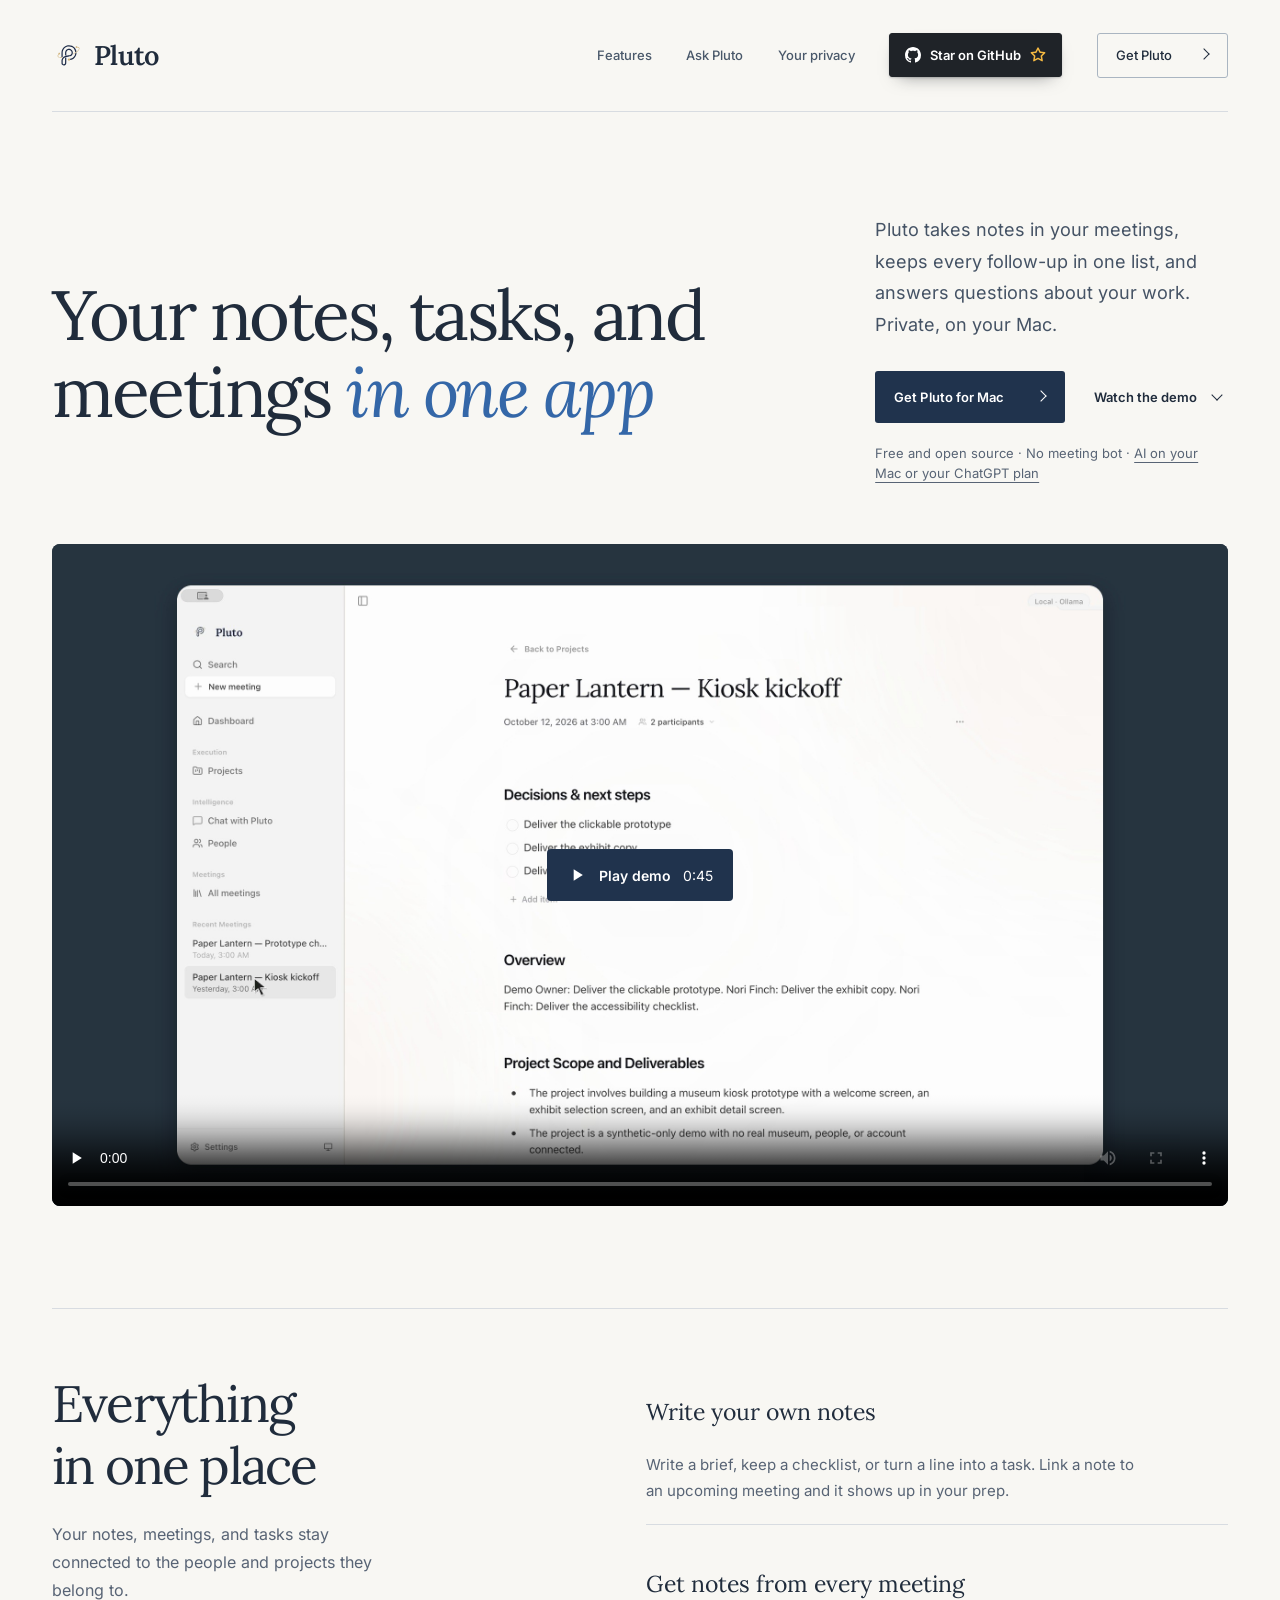
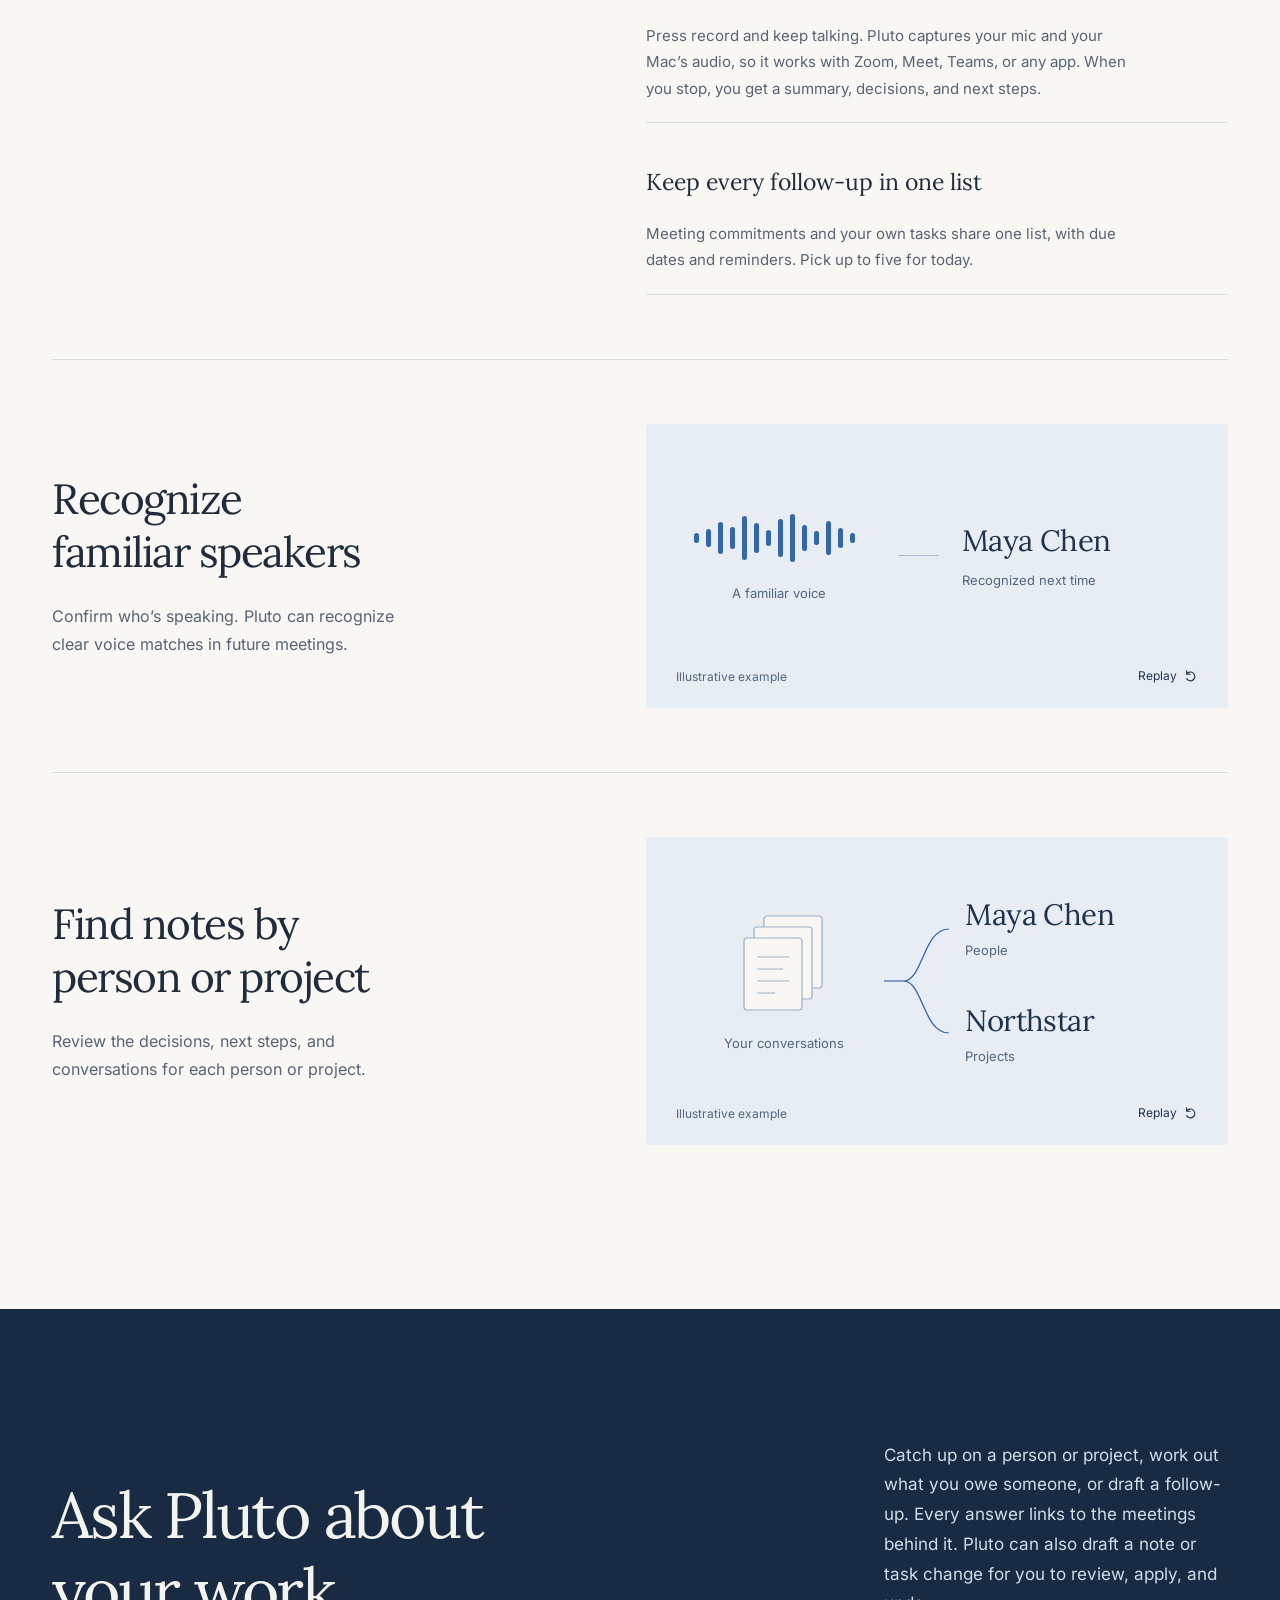
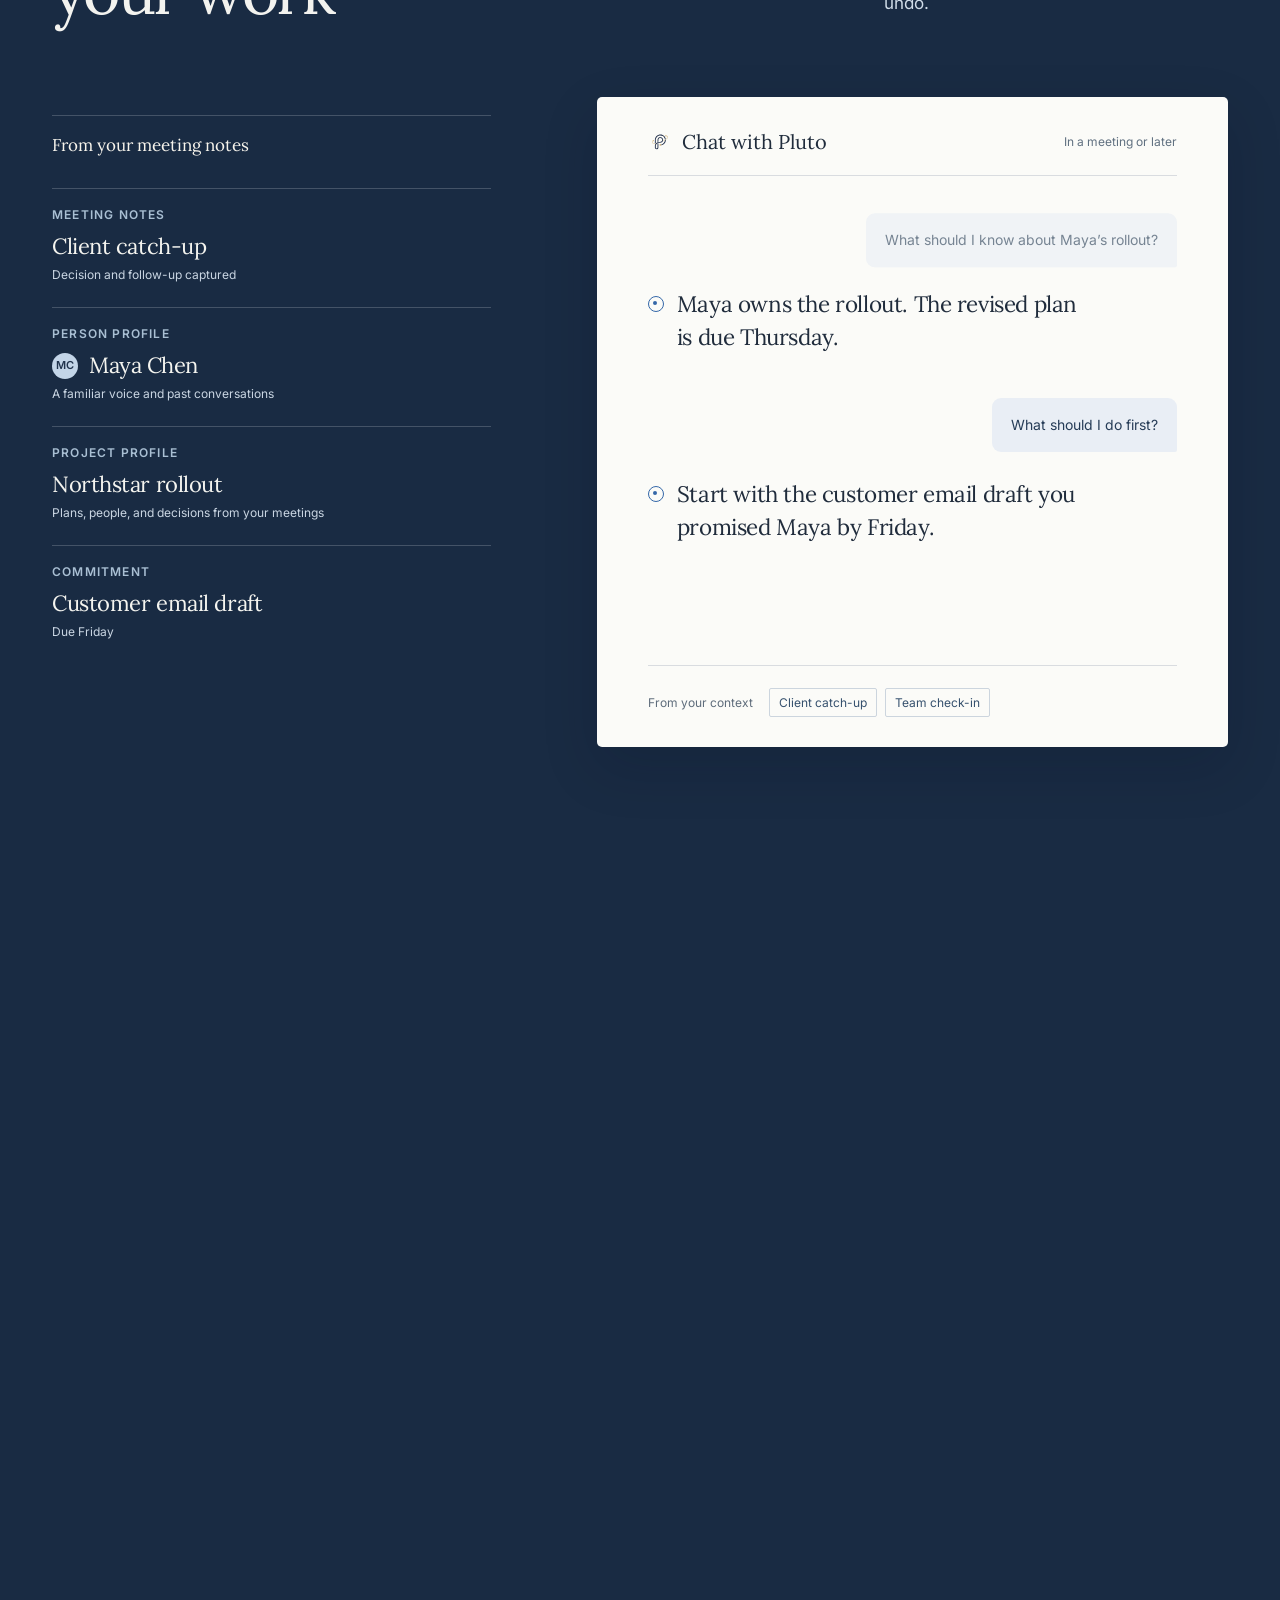
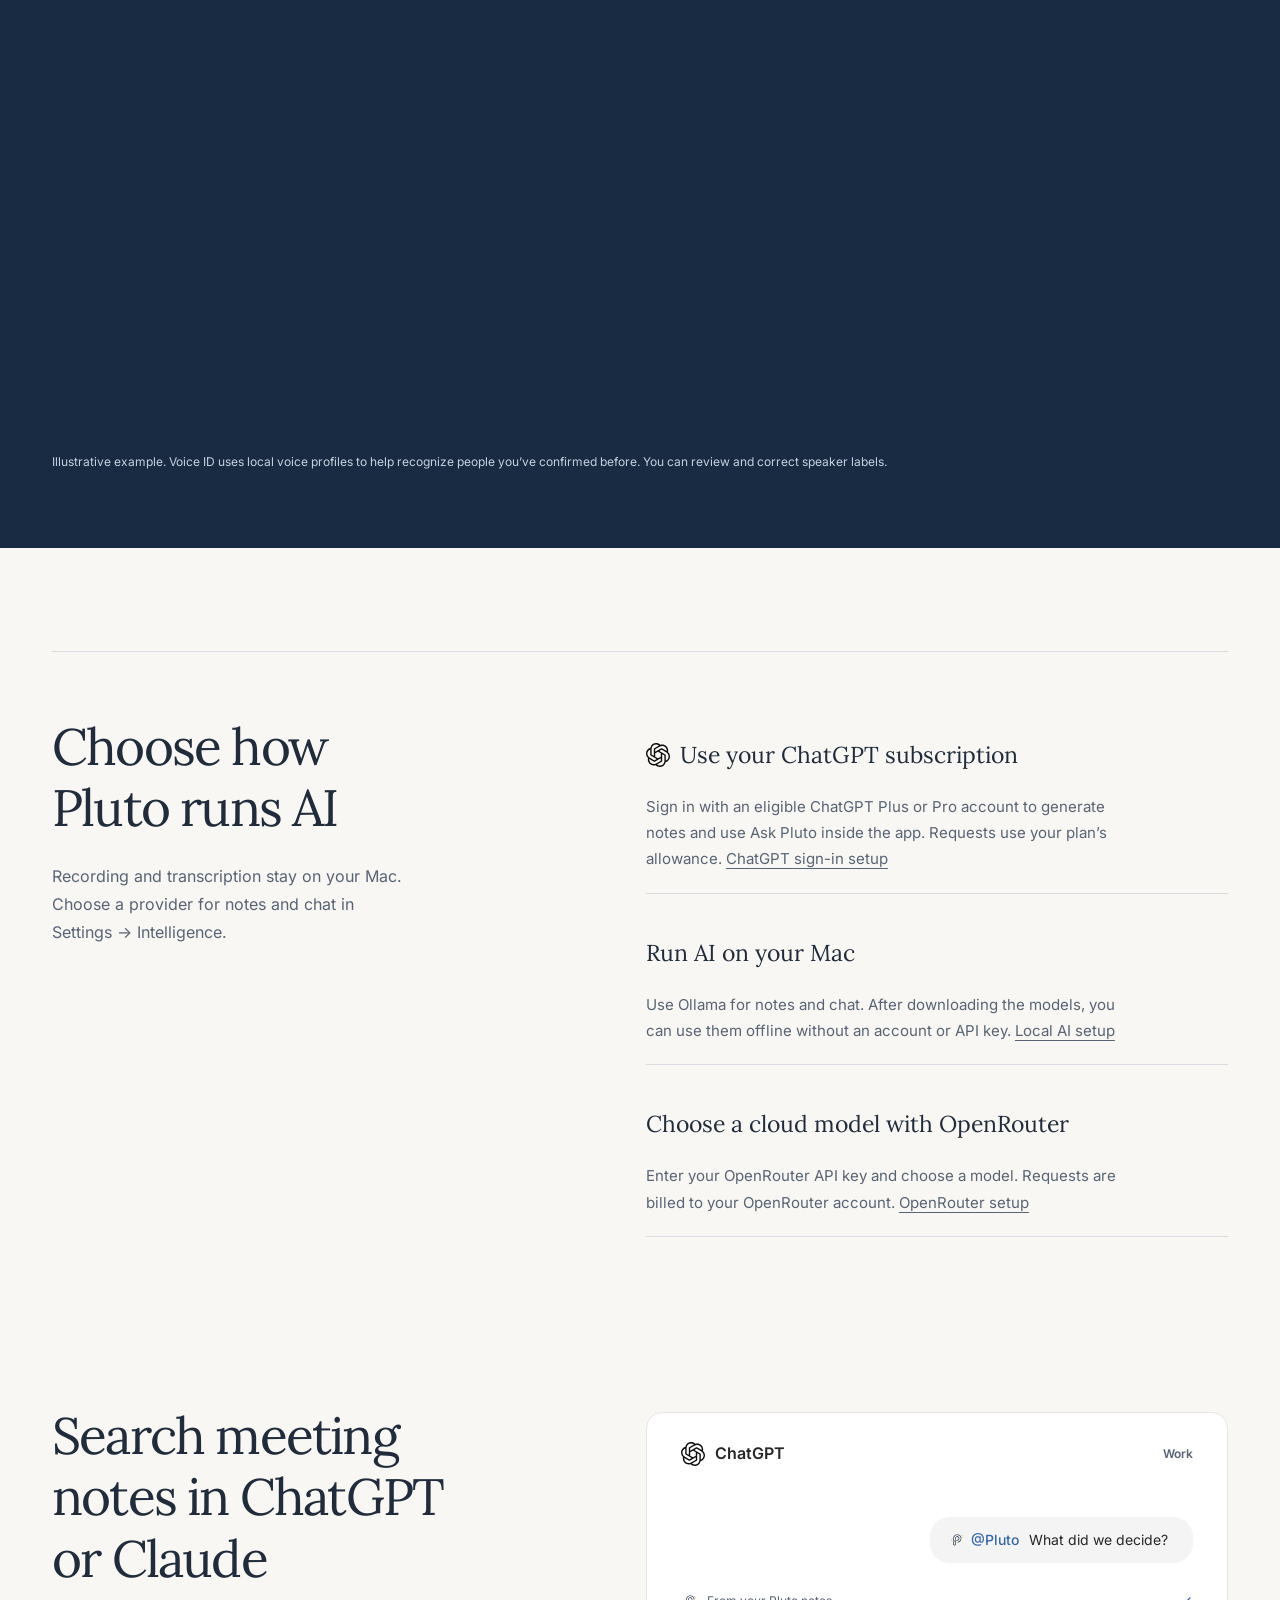
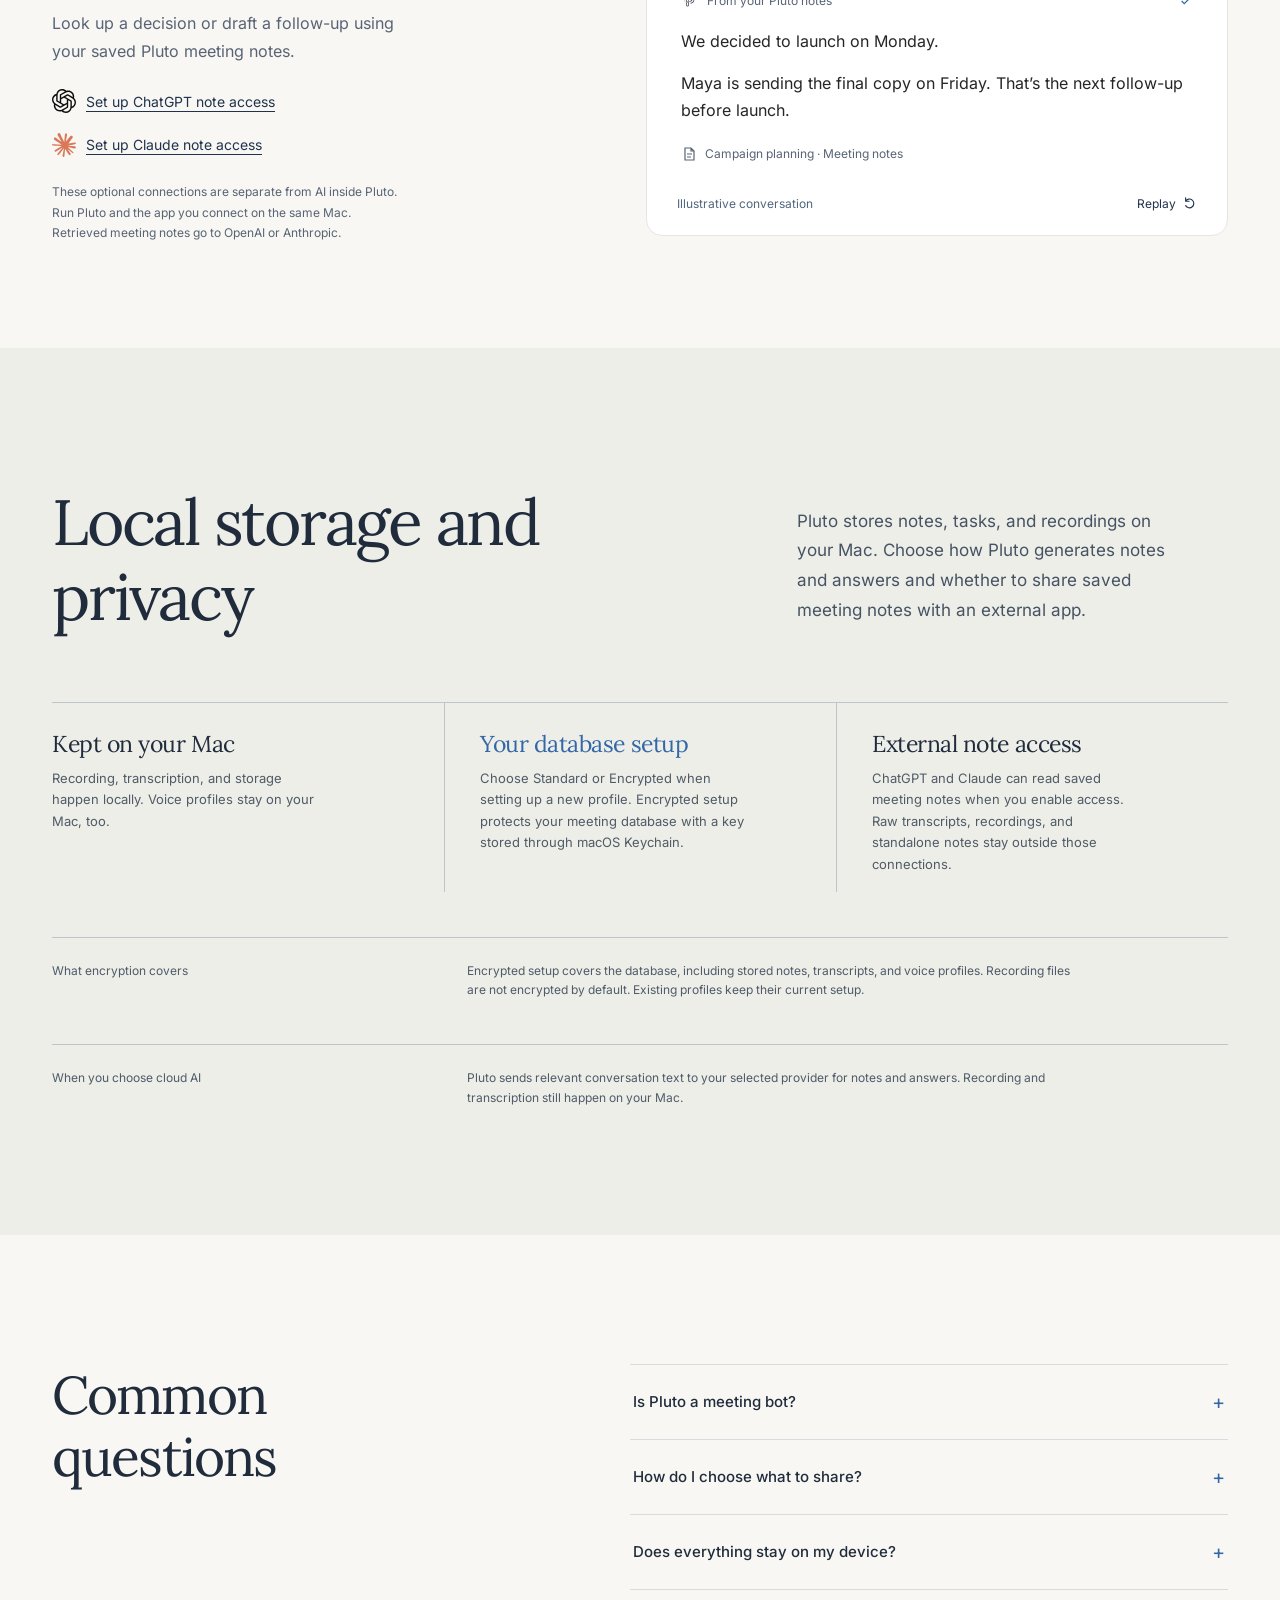
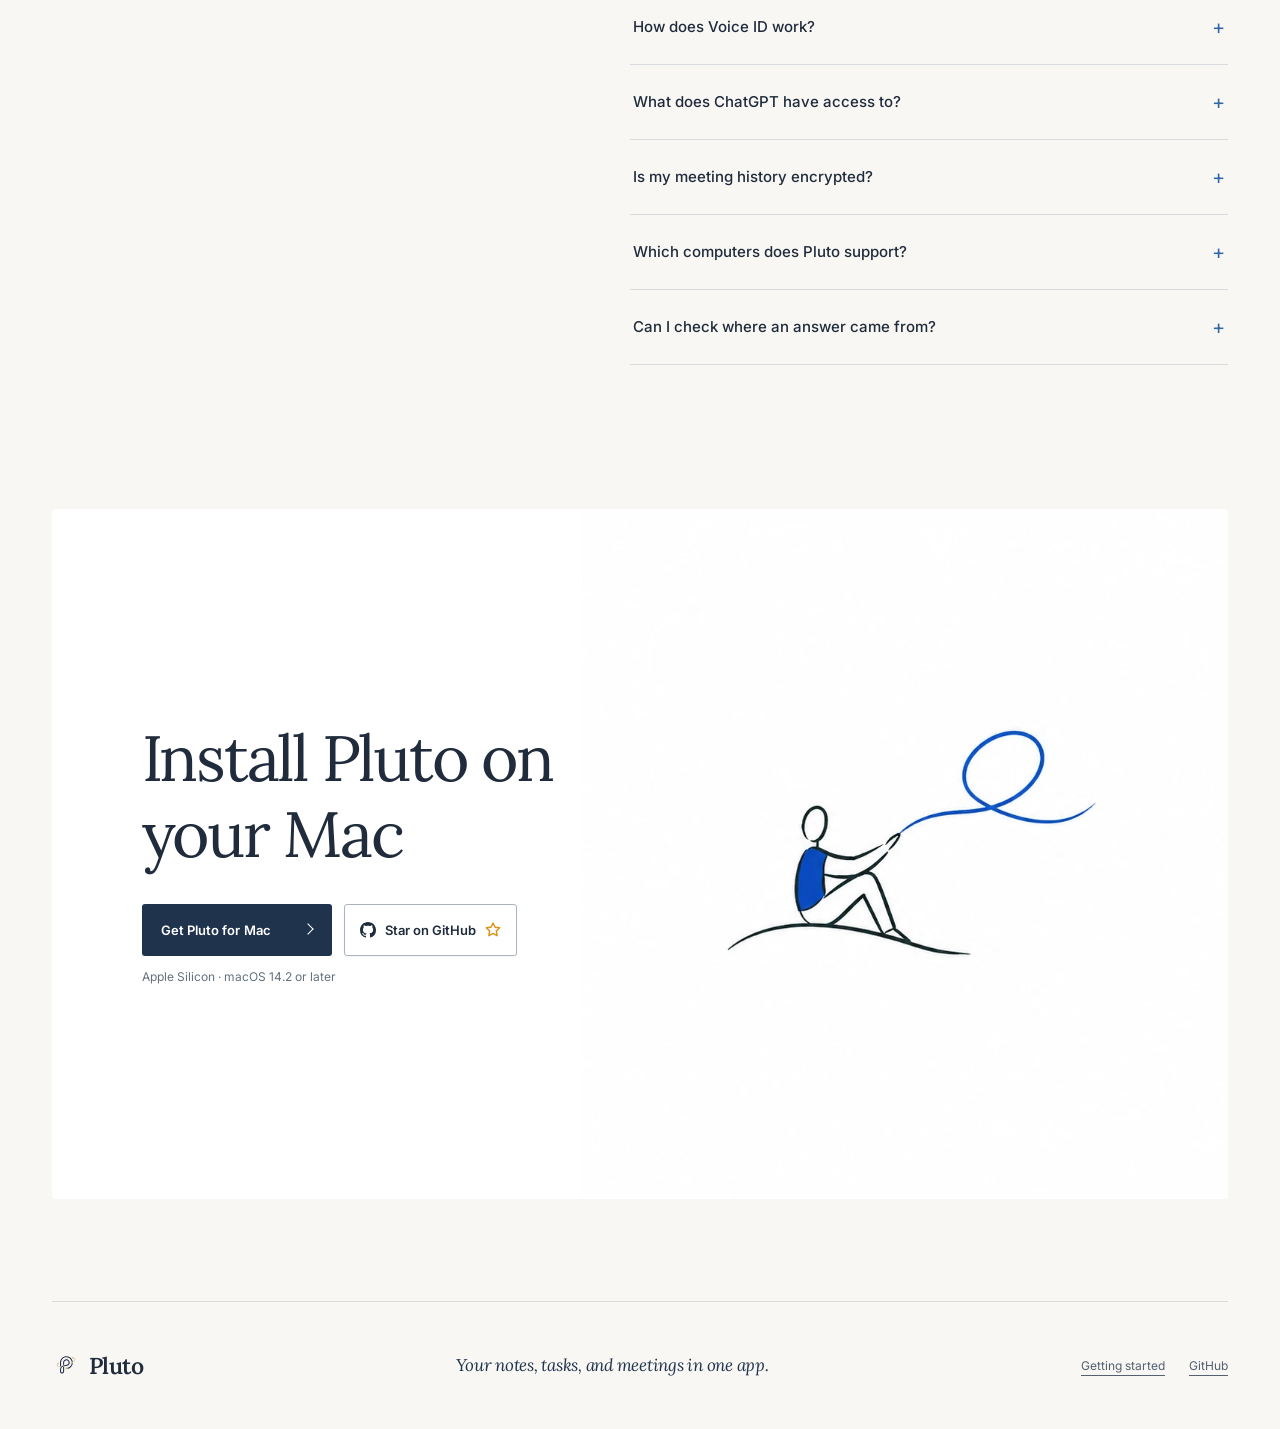
==== commit 4bca6016: "Use GitHub charcoal for Star on GitHub so it differs from the navy primary button" ====
--- a/index.html
+++ b/index.html
@@ -21,7 +21,7 @@
 <meta name="twitter:image" content="https://metagrover.github.io/get-pluto/assets/product/dashboard.jpg">
 <meta name="twitter:image:alt" content="Pluto’s dashboard showing meeting notes and follow-ups with fictional demo data.">
 
-<link rel="icon" href="assets/favicon.svg" type="image/svg+xml"><link rel="stylesheet" href="assets/fonts/fonts.css"><link rel="stylesheet" href="site.css?v=product-33"><script src="script.js?v=visual-13" defer></script>
+<link rel="icon" href="assets/favicon.svg" type="image/svg+xml"><link rel="stylesheet" href="assets/fonts/fonts.css"><link rel="stylesheet" href="site.css?v=product-35"><script src="script.js?v=visual-13" defer></script>
 </head>
 <body>
 <a class="skip" href="#main">Skip to content</a>
--- a/site.css
+++ b/site.css
@@ -268,7 +268,7 @@
 .product-film-status{margin-top:16px;color:var(--muted);font-size:14px}
 
 
-.github-star{display:inline-flex;align-items:center;gap:9px;min-height:44px;padding:0 15px;border:1px solid var(--night);border-radius:3px;background:var(--night);color:#fff;font-size:13px;font-weight:600;white-space:nowrap;box-shadow:0 1px 2px rgb(25 43 67 / .18),0 8px 18px -10px rgb(25 43 67 / .55);transition:transform .2s ease,box-shadow .2s ease,background .2s}.github-star>svg{flex:none}.github-star>svg:not(.github-mark){order:3;color:#f5b942;transition:transform .35s cubic-bezier(.34,1.56,.64,1),color .2s}.github-star>span{order:2}.github-star>span.github-short{display:none}.github-star:hover,.github-star:focus-visible{transform:translateY(-1px);background:var(--blue-deep);color:#fff;text-decoration:none;box-shadow:0 2px 4px rgb(25 43 67 / .2),0 12px 24px -10px rgb(25 43 67 / .65)}.github-star:hover>svg:not(.github-mark),.github-star:focus-visible>svg:not(.github-mark){color:#ffcb5c;transform:scale(1.25) rotate(-14deg)}.github-star:active{transform:translateY(0)}.github-star:focus-visible{outline:2px solid var(--blue);outline-offset:3px}.download-actions .github-star{background:var(--white);border-color:#aab5c1;color:var(--ink);box-shadow:0 1px 2px rgb(32 44 60 / .06)}.download-actions .github-star>svg:not(.github-mark){color:#d9951c}.download-actions .github-star:hover,.download-actions .github-star:focus-visible{background:var(--white);border-color:var(--ink);color:var(--ink)}@media(prefers-reduced-motion:reduce){.github-star,.github-star>svg{transition:none}.github-star:hover,.github-star:focus-visible,.github-star:hover>svg,.github-star:focus-visible>svg{transform:none}}
+.github-star{display:inline-flex;align-items:center;gap:9px;min-height:44px;padding:0 15px;border:1px solid #1f2328;border-radius:3px;background:#1f2328;color:#fff;font-size:13px;font-weight:600;white-space:nowrap;box-shadow:0 1px 2px rgb(31 35 40 / .2),0 8px 18px -10px rgb(31 35 40 / .55);transition:transform .2s ease,box-shadow .2s ease,background .2s}.github-star>svg{flex:none}.github-star>svg:not(.github-mark){order:3;color:#f5b942;transition:transform .35s cubic-bezier(.34,1.56,.64,1),color .2s}.github-star>span{order:2}.github-star>span.github-short{display:none}.github-star:hover,.github-star:focus-visible{transform:translateY(-1px);background:#32383f;border-color:#32383f;color:#fff;text-decoration:none;box-shadow:0 2px 4px rgb(31 35 40 / .22),0 12px 24px -10px rgb(31 35 40 / .6)}.github-star:hover>svg:not(.github-mark),.github-star:focus-visible>svg:not(.github-mark){color:#ffcb5c;transform:scale(1.25) rotate(-14deg)}.github-star:active{transform:translateY(0)}.site-header nav>a.github-star:hover,.site-header nav>a.github-star:focus-visible{color:#fff}.github-star:focus-visible{outline:2px solid var(--blue);outline-offset:3px}.download-actions .github-star{background:var(--white);border-color:#aab5c1;color:var(--ink);box-shadow:0 1px 2px rgb(32 44 60 / .06)}.download-actions .github-star>svg:not(.github-mark){color:#d9951c}.download-actions .github-star:hover,.download-actions .github-star:focus-visible{background:var(--white);border-color:var(--ink);color:var(--ink)}@media(prefers-reduced-motion:reduce){.github-star,.github-star>svg{transition:none}.github-star:hover,.github-star:focus-visible,.github-star:hover>svg,.github-star:focus-visible>svg{transform:none}}
 .download-actions .github-star{min-height:52px}
 footer nav{display:flex;gap:24px}footer nav a{text-decoration:underline;text-underline-offset:5px}
 @media(max-width:600px){.site-header nav{gap:12px}.site-header .nav-github{font-size:12px}.site-header .nav-github{padding-inline:12px;gap:7px}footer nav{margin-left:auto}}
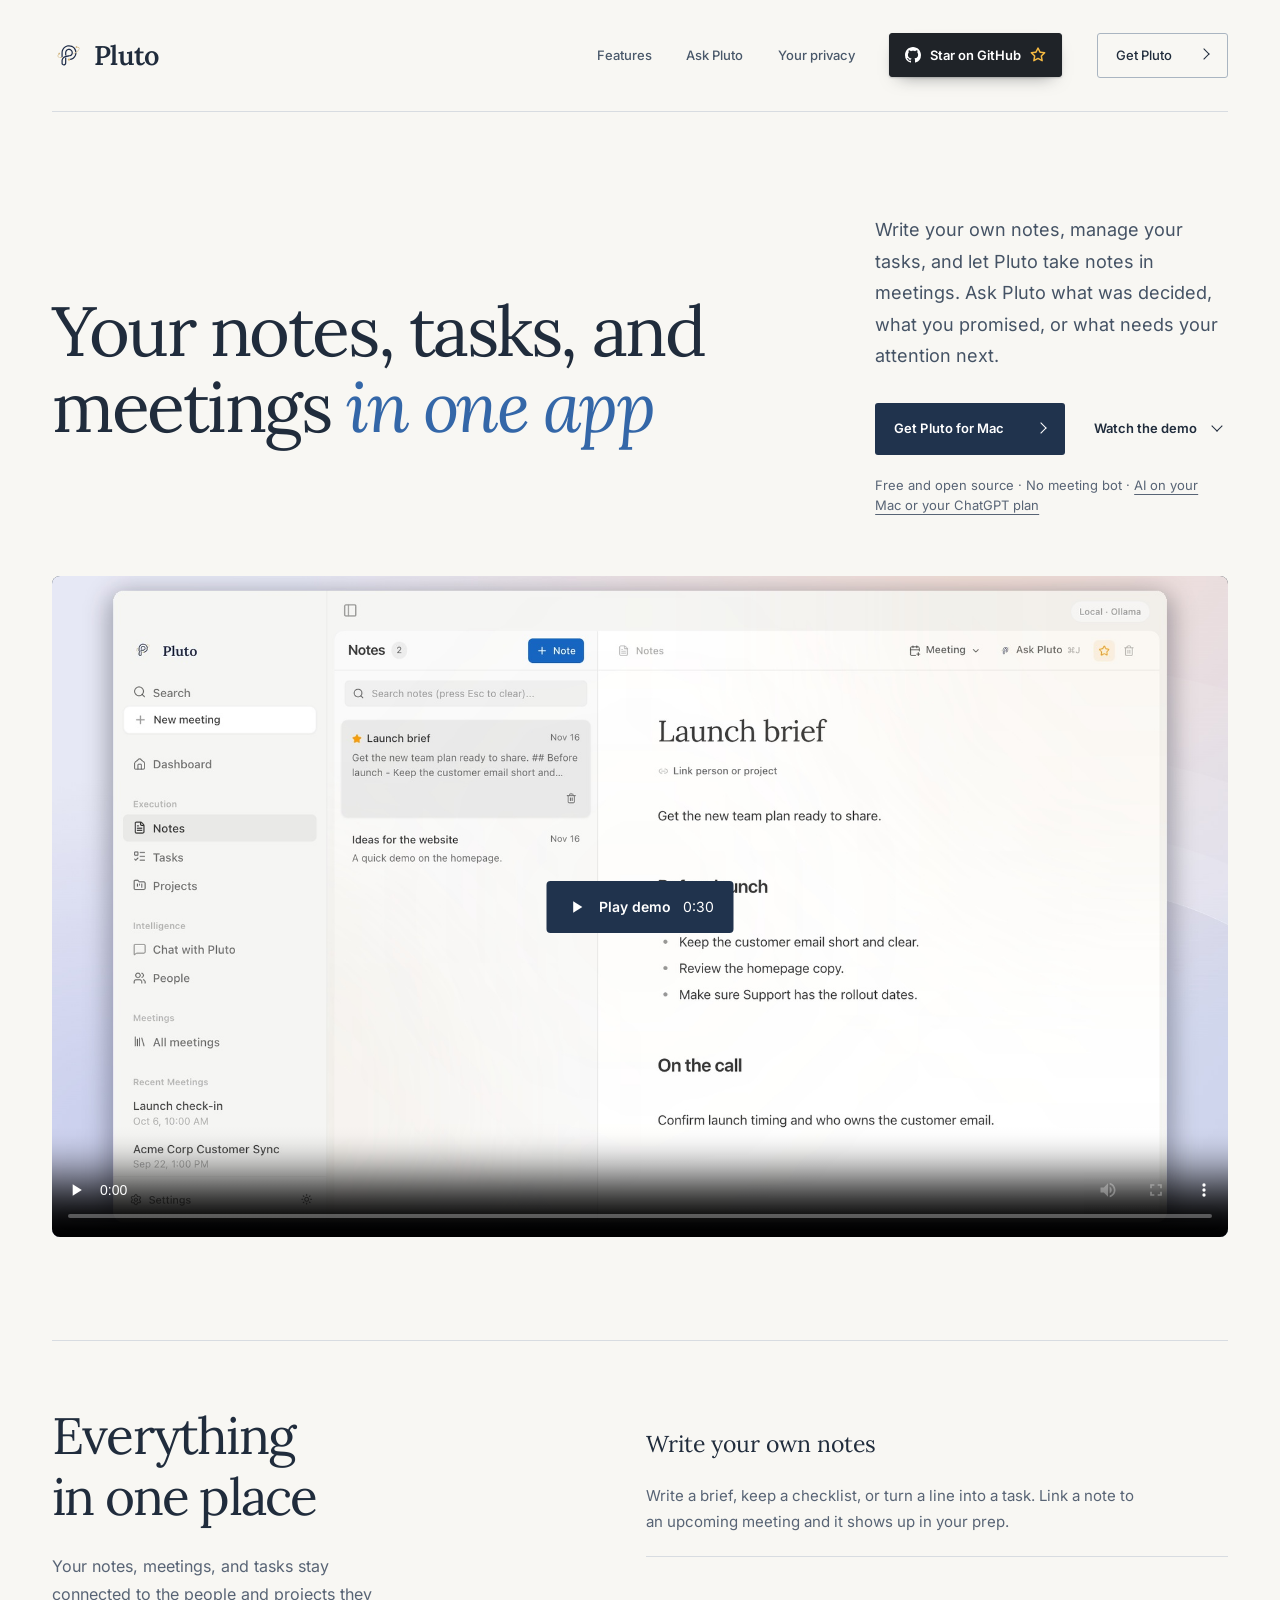
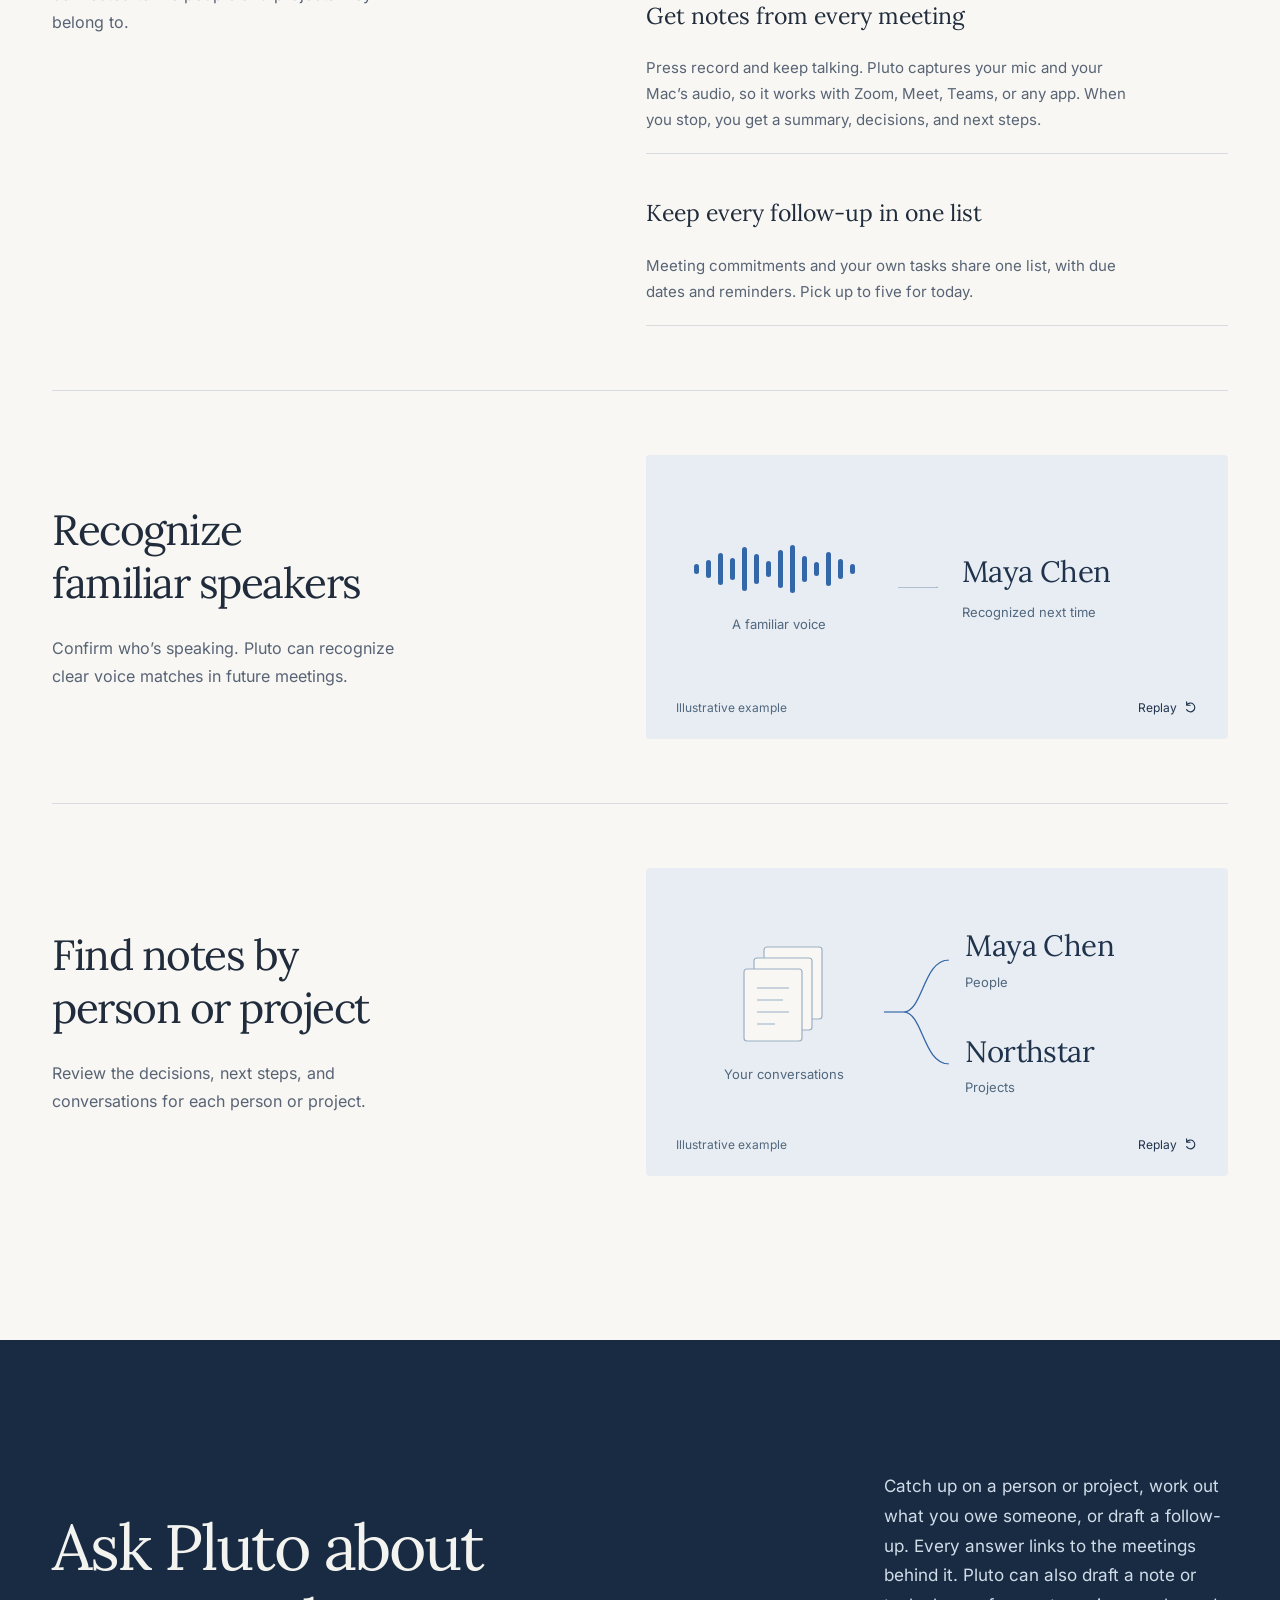
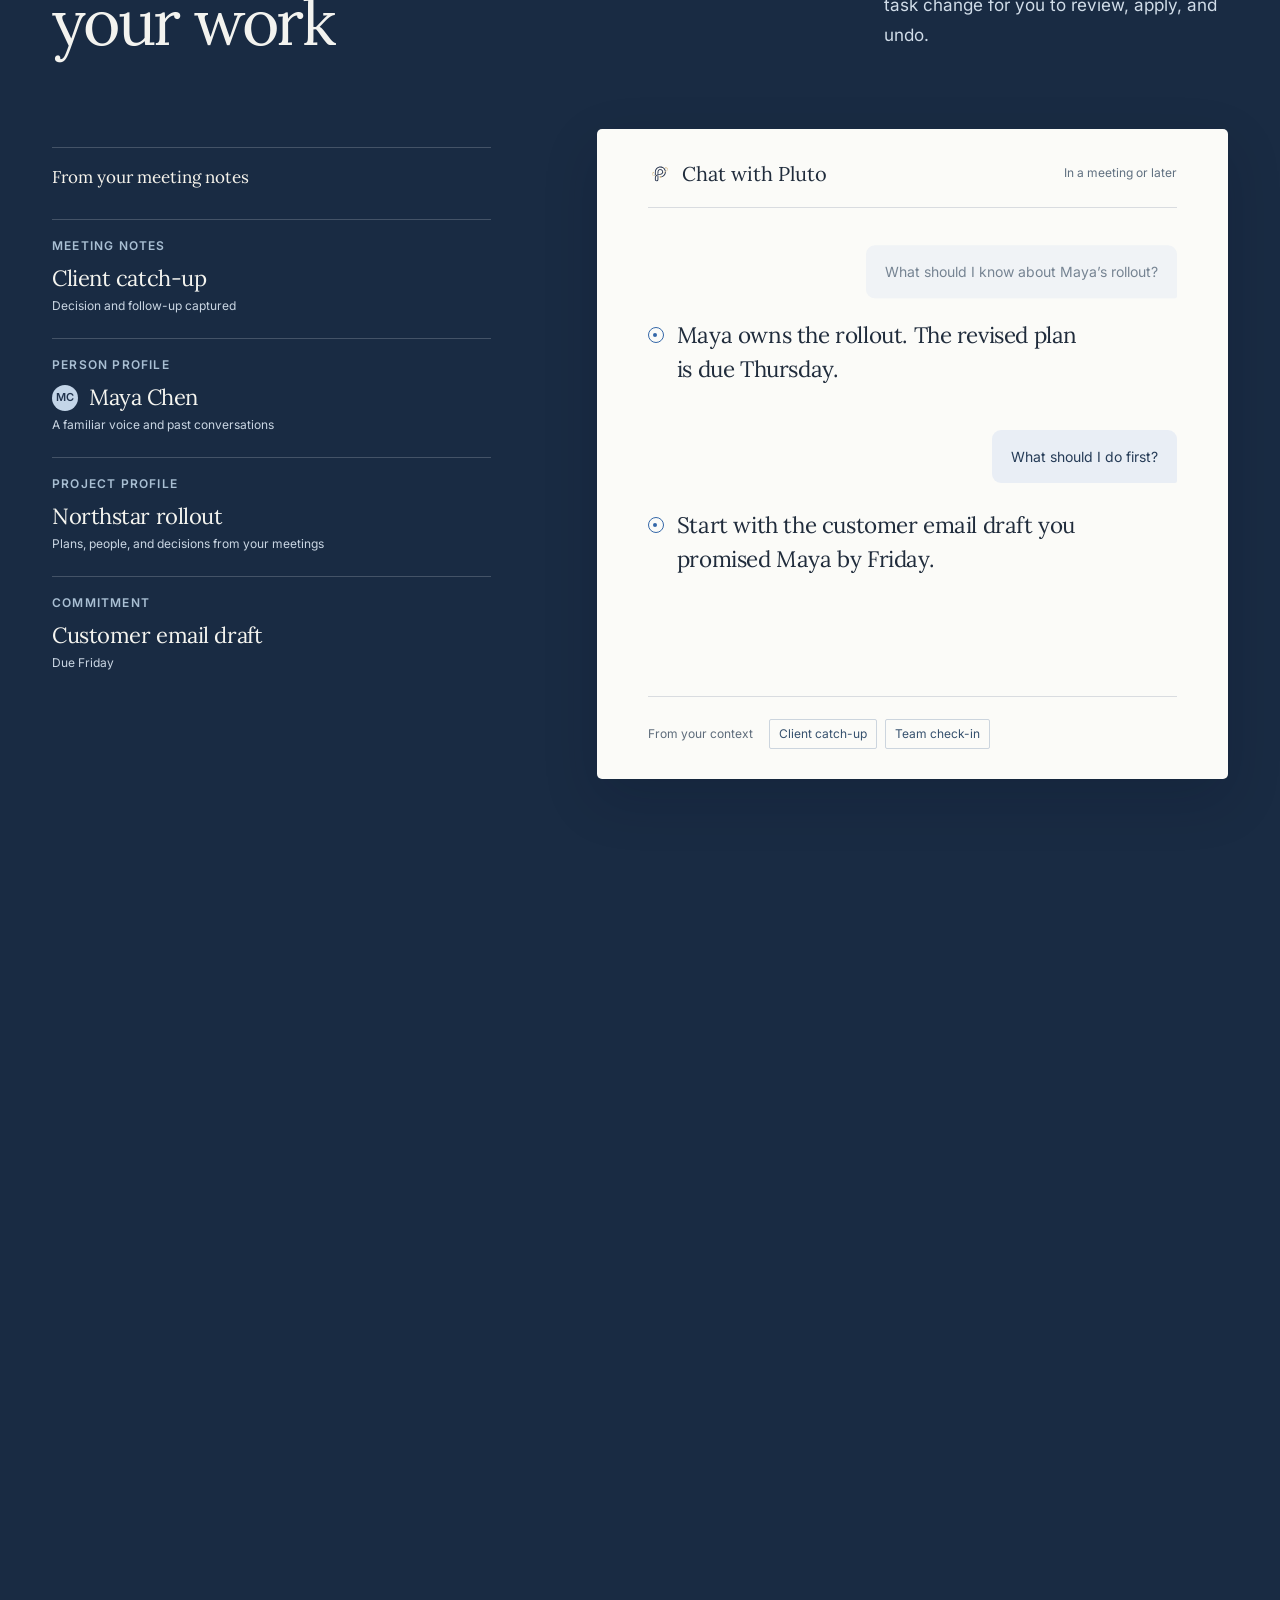
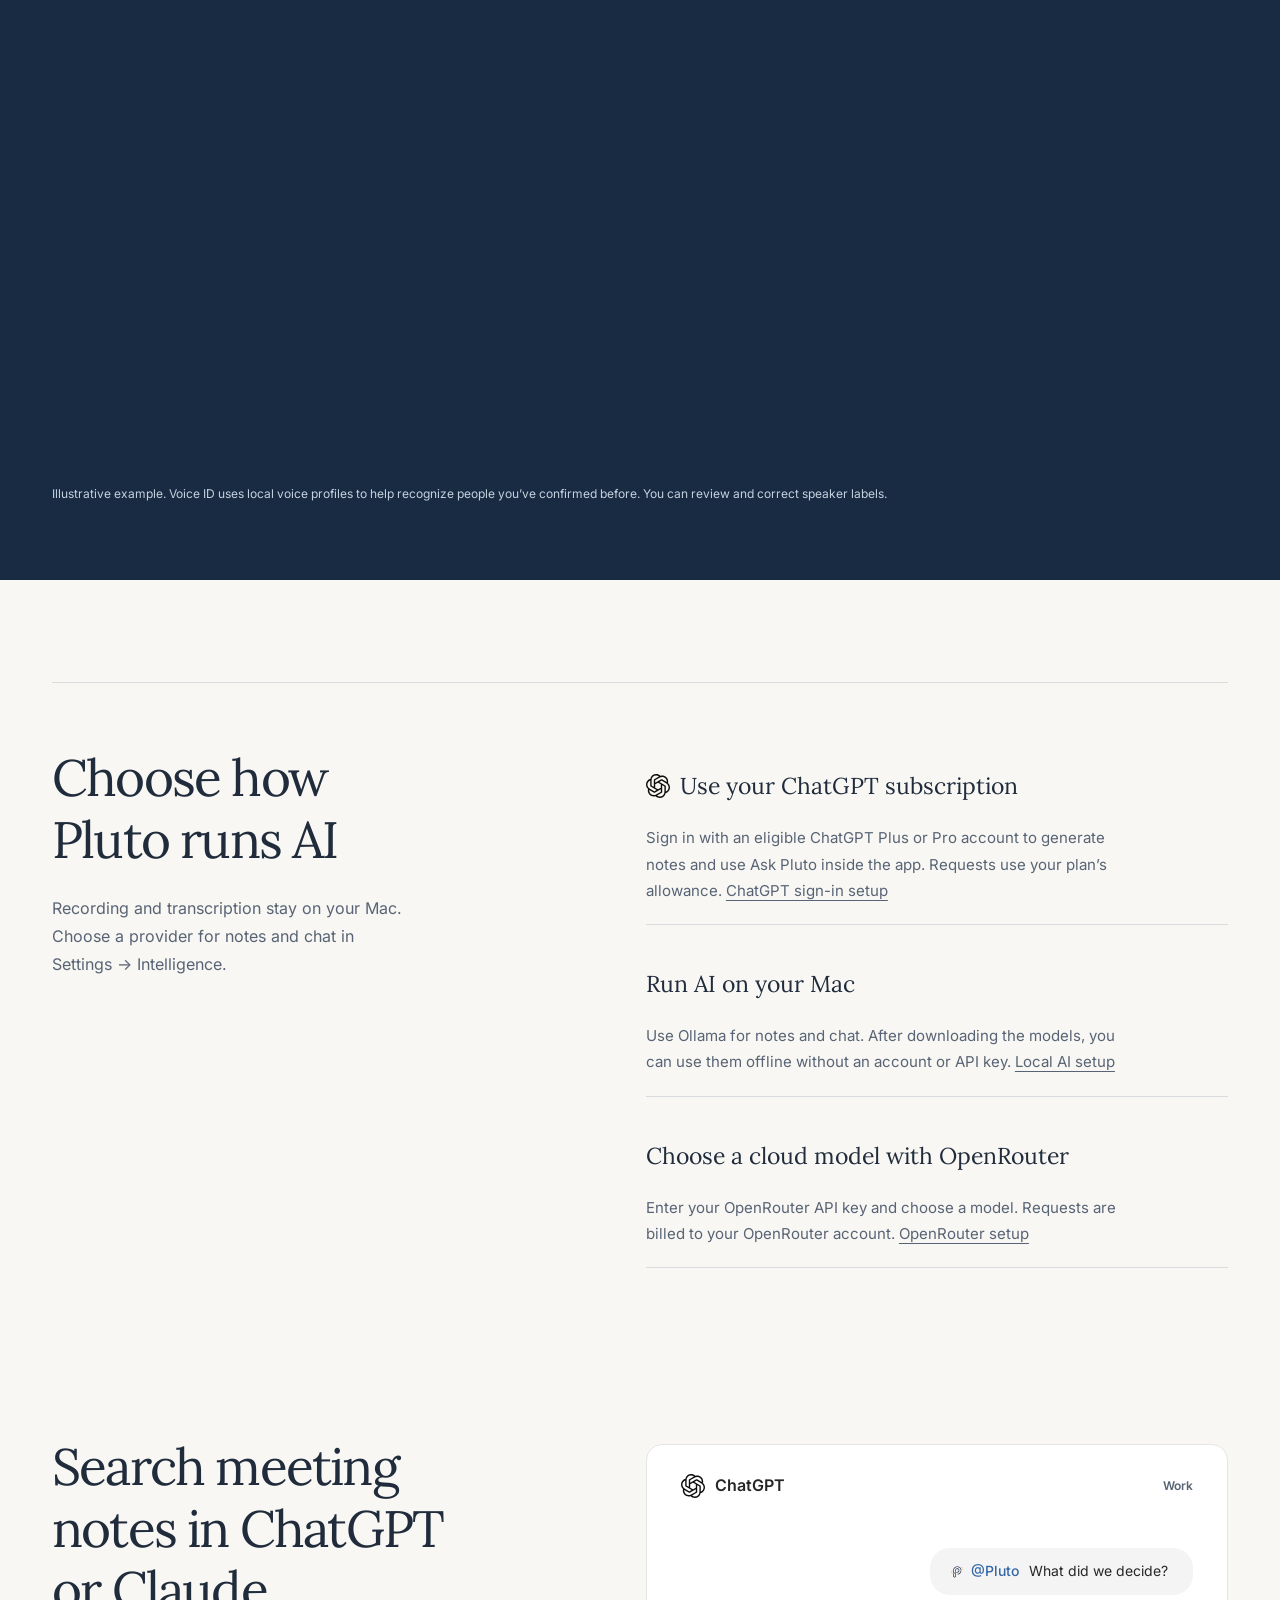
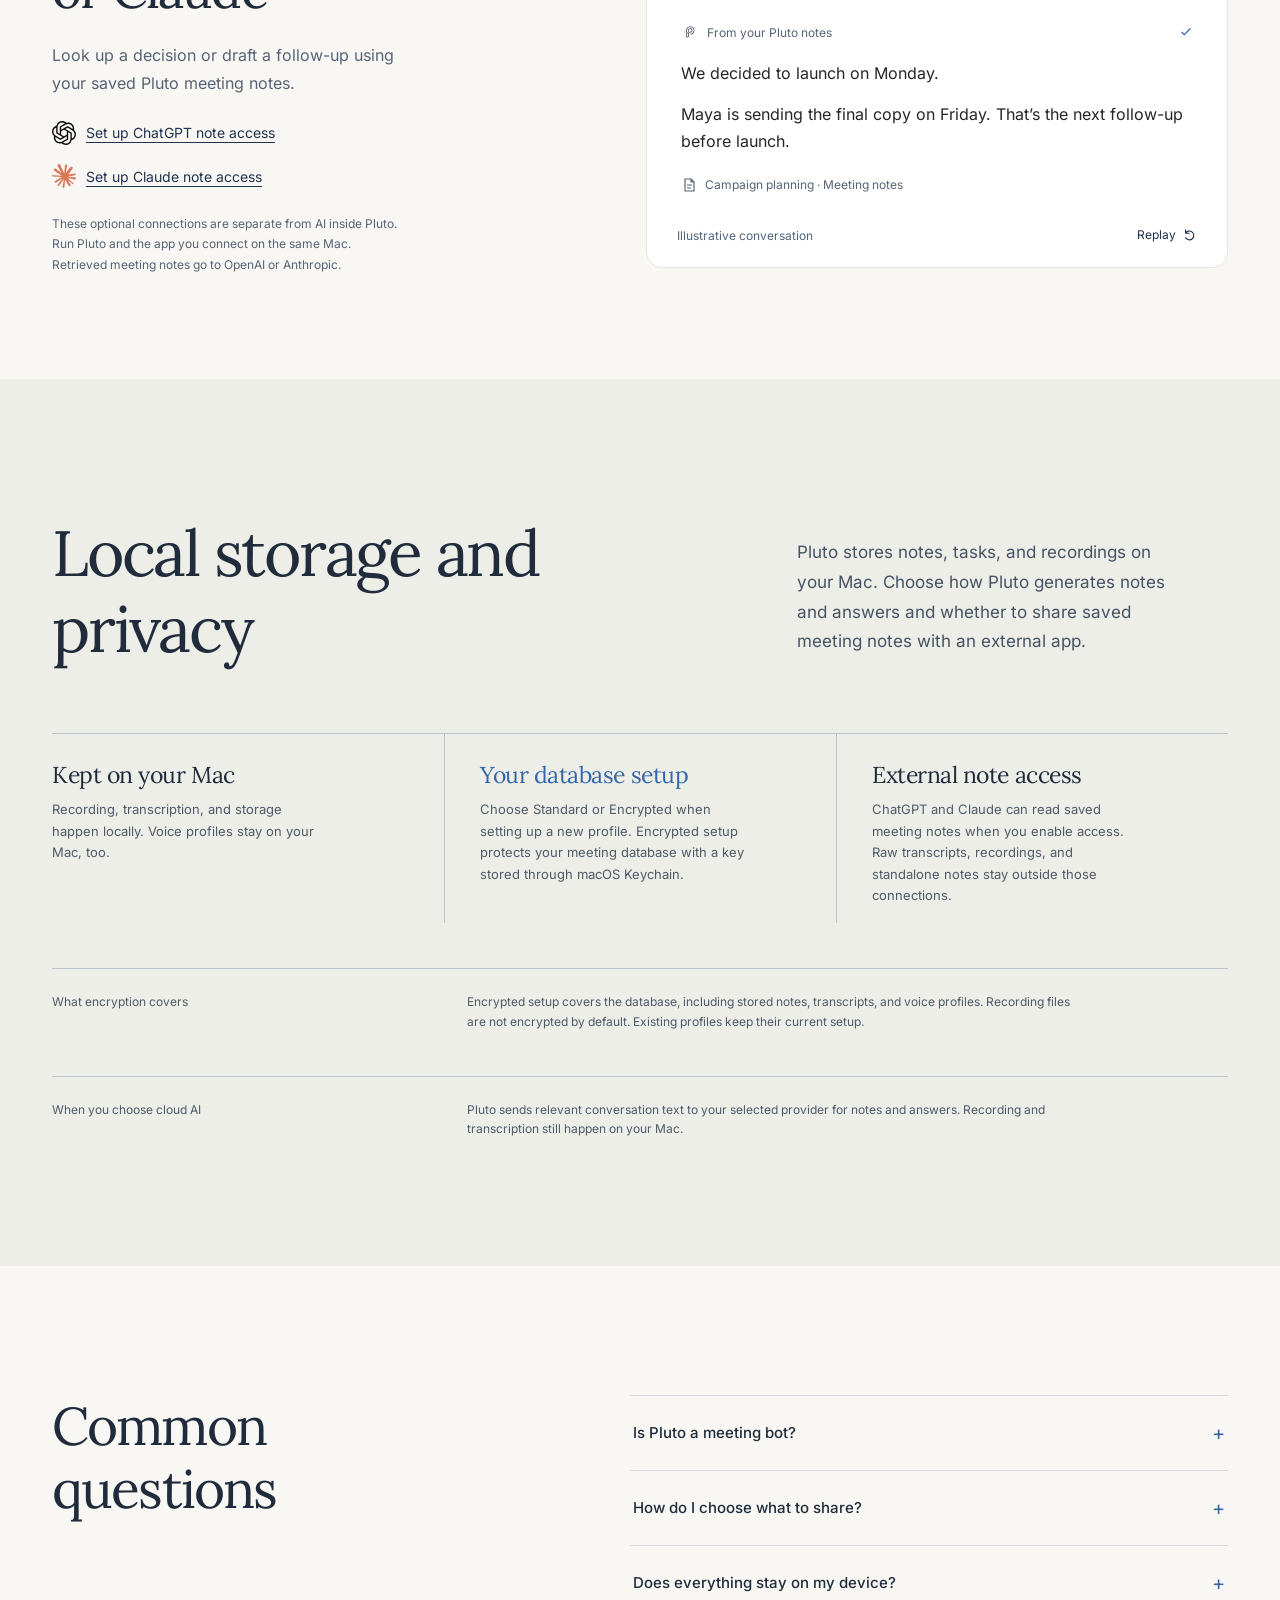
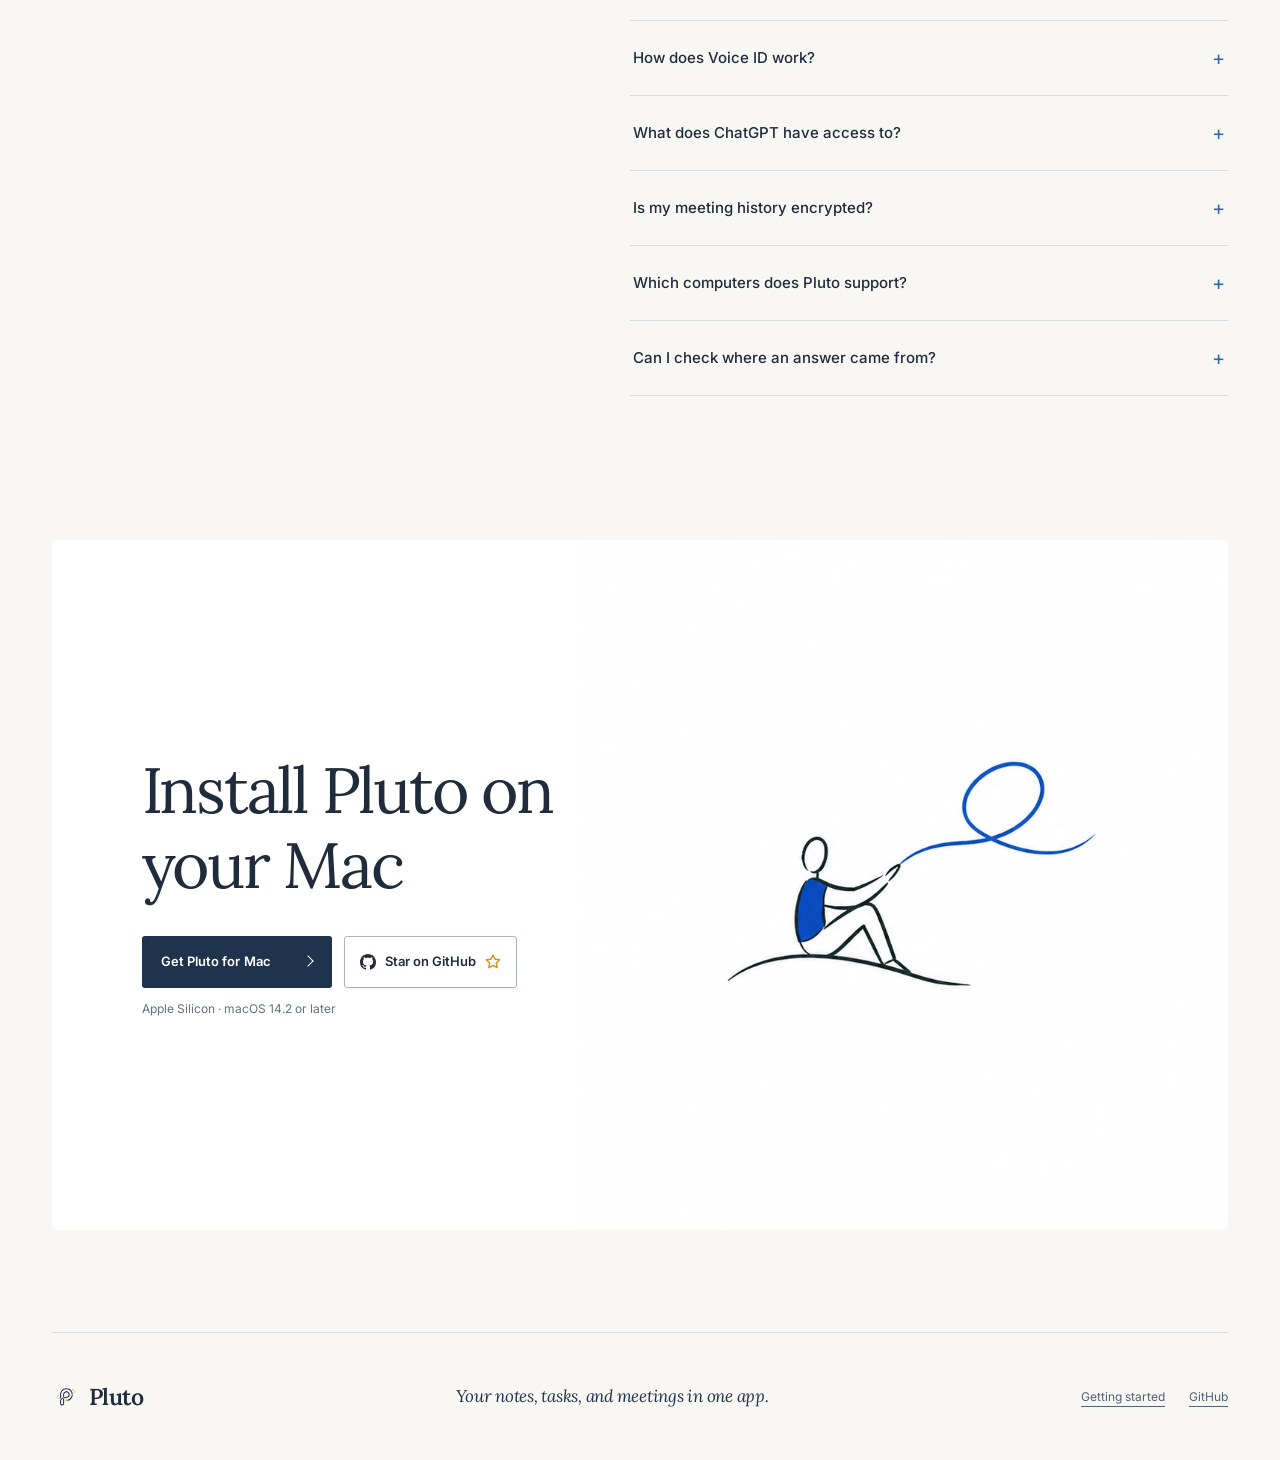
==== commit 679f73c6: "Refresh Pluto homepage copy and product walkthrough" ====
--- a/index.html
+++ b/index.html
@@ -2,22 +2,22 @@
 <html lang="en">
 <head>
 <meta charset="UTF-8"><meta name="viewport" content="width=device-width, initial-scale=1">
-<meta name="theme-color" content="#f8f7f3"><meta name="description" content="Pluto takes notes in your meetings, keeps every follow-up in one list, and answers questions about your work. Private, on your Mac.">
+<meta name="theme-color" content="#f8f7f3"><meta name="description" content="Write your own notes, manage your tasks, and let Pluto take notes in meetings. Ask Pluto what was decided, what you promised, or what needs your attention next.">
 <title>Pluto | Your notes, tasks, and meetings in one app</title>
 <link rel="canonical" href="https://metagrover.github.io/get-pluto/">
 <meta property="og:type" content="website">
 <meta property="og:site_name" content="Pluto">
 <meta property="og:title" content="Pluto | Your notes, tasks, and meetings in one app">
-<meta property="og:description" content="Pluto takes notes in your meetings, keeps every follow-up in one list, and answers questions about your work. Private, on your Mac.">
+<meta property="og:description" content="Write your own notes, manage your tasks, and let Pluto take notes in meetings. Ask Pluto what was decided, what you promised, or what needs your attention next.">
 <meta property="og:url" content="https://metagrover.github.io/get-pluto/">
 <meta property="og:image" content="https://metagrover.github.io/get-pluto/assets/product/dashboard.jpg">
 <meta property="og:image:type" content="image/jpeg">
-<meta property="og:image:width" content="4320">
-<meta property="og:image:height" content="2880">
+<meta property="og:image:width" content="1920">
+<meta property="og:image:height" content="1152">
 <meta property="og:image:alt" content="Pluto’s dashboard showing meeting notes and follow-ups with fictional demo data.">
 <meta name="twitter:card" content="summary_large_image">
 <meta name="twitter:title" content="Pluto | Your notes, tasks, and meetings in one app">
-<meta name="twitter:description" content="Pluto takes notes in your meetings, keeps every follow-up in one list, and answers questions about your work. Private, on your Mac.">
+<meta name="twitter:description" content="Write your own notes, manage your tasks, and let Pluto take notes in meetings. Ask Pluto what was decided, what you promised, or what needs your attention next.">
 <meta name="twitter:image" content="https://metagrover.github.io/get-pluto/assets/product/dashboard.jpg">
 <meta name="twitter:image:alt" content="Pluto’s dashboard showing meeting notes and follow-ups with fictional demo data.">
 
@@ -28,17 +28,17 @@
 <header class="site-header wrap"><a class="brand" href="#" aria-label="Pluto home"><img src="assets/pluto-logo.svg" alt="" width="44" height="44">Pluto</a><nav aria-label="Main navigation"><a href="#workspace">Features</a><a href="#ask">Ask Pluto</a><a href="#privacy">Your privacy</a><a class="nav-github github-star" href="https://github.com/metagrover/pluto" aria-label="Star Pluto on GitHub"><svg class="github-mark" viewBox="0 0 16 16" width="16" height="16" fill="currentColor" aria-hidden="true"><path d="M8 0c4.42 0 8 3.58 8 8a8.013 8.013 0 0 1-5.45 7.59c-.4.08-.55-.17-.55-.38 0-.27.01-1.13.01-2.2 0-.75-.25-1.23-.54-1.48 1.78-.2 3.65-.88 3.65-3.95 0-.88-.31-1.59-.82-2.15.08-.2.36-1.02-.08-2.12 0 0-.67-.22-2.2.82-.64-.18-1.32-.27-2-.27-.68 0-1.36.09-2 .27-1.53-1.03-2.2-.82-2.2-.82-.44 1.1-.16 1.92-.08 2.12-.51.56-.82 1.28-.82 2.15 0 3.06 1.86 3.75 3.64 3.95-.23.2-.44.55-.51 1.07-.46.21-1.61.55-2.33-.66-.15-.24-.6-.83-1.23-.82-.67.01-.27.38.01.53.34.19.73.9.82 1.13.16.45.68 1.31 2.69.94 0 .67.01 1.3.01 1.49 0 .21-.15.45-.55.37A7.995 7.995 0 0 1 0 8c0-4.42 3.58-8 8-8Z"/></svg><svg viewBox="0 0 16 16" width="16" height="16" fill="currentColor" aria-hidden="true"><path id="github-star-icon" d="M8 .25a.75.75 0 0 1 .673.418l1.882 3.815 4.21.612a.75.75 0 0 1 .416 1.279l-3.046 2.97.719 4.192a.751.751 0 0 1-1.088.791L8 12.347l-3.766 1.98a.75.75 0 0 1-1.088-.79l.72-4.194L.818 6.374a.75.75 0 0 1 .416-1.28l4.21-.611L7.327.668A.75.75 0 0 1 8 .25Zm0 2.445L6.615 5.5a.75.75 0 0 1-.564.41l-3.097.45 2.24 2.184a.75.75 0 0 1 .216.664l-.528 3.084 2.769-1.456a.75.75 0 0 1 .698 0l2.77 1.456-.53-3.084a.75.75 0 0 1 .216-.664l2.24-2.183-3.096-.45a.75.75 0 0 1-.564-.41L8 2.694Z"/></svg><span class="github-invite">Star on GitHub</span><span class="github-short" aria-hidden="true">Star</span></a><a class="nav-cta" href="getting-started.html">Get Pluto <span class="arrow arrow-out" aria-hidden="true"></span></a></nav></header>
 <main id="main">
 <section class="hero wrap">
-<div class="hero-copy"><h1>Your notes, tasks, and meetings <em>in one app</em></h1><div class="hero-intro"><p>Pluto takes notes in your meetings, keeps every follow-up in one list, and answers questions about your work. Private, on your Mac.</p><div class="actions"><a class="button" href="getting-started.html">Get Pluto for Mac <span class="arrow arrow-out" aria-hidden="true"></span></a><a class="text-link" href="#in-action">Watch the demo <span class="arrow arrow-down" aria-hidden="true"></span></a></div><p class="hero-ai">Free and open source · No meeting bot · <a href="#ai-options">AI on your Mac or your ChatGPT plan</a></p></div></div>
+<div class="hero-copy"><h1>Your notes, tasks, and meetings <em>in one app</em></h1><div class="hero-intro"><p>Write your own notes, manage your tasks, and let Pluto take notes in meetings. Ask Pluto what was decided, what you promised, or what needs your attention next.</p><div class="actions"><a class="button" href="getting-started.html">Get Pluto for Mac <span class="arrow arrow-out" aria-hidden="true"></span></a><a class="text-link" href="#in-action">Watch the demo <span class="arrow arrow-down" aria-hidden="true"></span></a></div><p class="hero-ai">Free and open source · No meeting bot · <a href="#ai-options">AI on your Mac or your ChatGPT plan</a></p></div></div>
 </section>
 <section id="in-action" class="product-tour wrap" aria-label="Pluto demo">
   <div class="product-film">
     <div class="product-film-player">
-    <video controls playsinline preload="none" poster="assets/product/pluto-demo-poster.jpg" width="2560" height="1440" aria-label="Watch the 45-second Pluto demo">
-      <source src="assets/product/pluto-demo.mp4" type="video/mp4">
-      <track kind="captions" src="assets/product/pluto-demo.en.vtt" srclang="en" label="English">
+    <video controls playsinline preload="none" poster="assets/product/pluto-demo-poster.jpg?v=2" width="1920" height="1080" aria-label="Watch the 30-second Pluto demo">
+      <source src="assets/product/pluto-demo.mp4?v=2" type="video/mp4">
+      <track kind="captions" src="assets/product/pluto-demo.en.vtt?v=2" srclang="en" label="English">
       Your browser does not support inline video. Try opening this page in a current browser.
     </video>
-      <button class="product-film-play" type="button" hidden aria-label="Play the 45-second Pluto demo"><svg viewBox="0 0 24 24" width="20" height="20" aria-hidden="true"><path d="m8 5 11 7-11 7Z" fill="currentColor"/></svg><span>Play demo</span><span>0:45</span></button>
+      <button class="product-film-play" type="button" hidden aria-label="Play the 30-second Pluto demo"><svg viewBox="0 0 24 24" width="20" height="20" aria-hidden="true"><path d="m8 5 11 7-11 7Z" fill="currentColor"/></svg><span>Play demo</span><span>0:30</span></button>
     </div>
     <p class="product-film-status" role="status" hidden></p>
   </div>
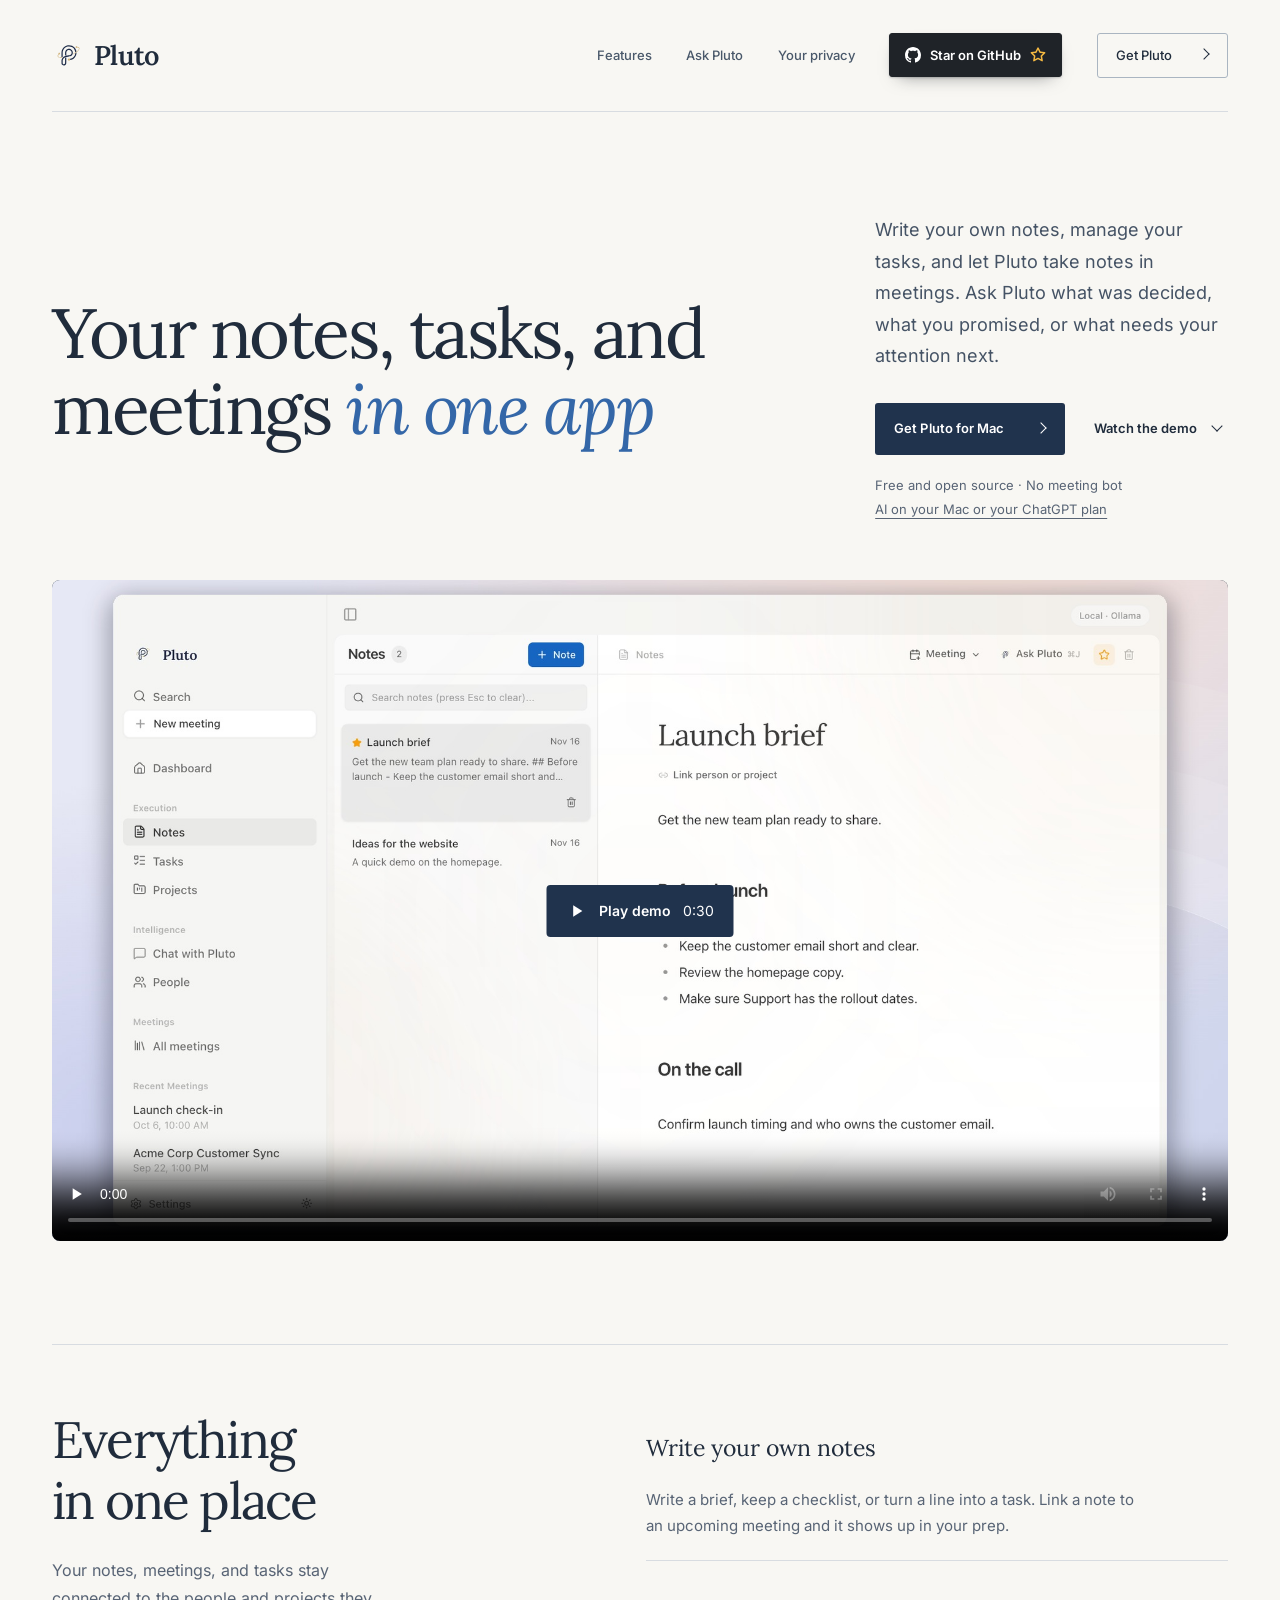
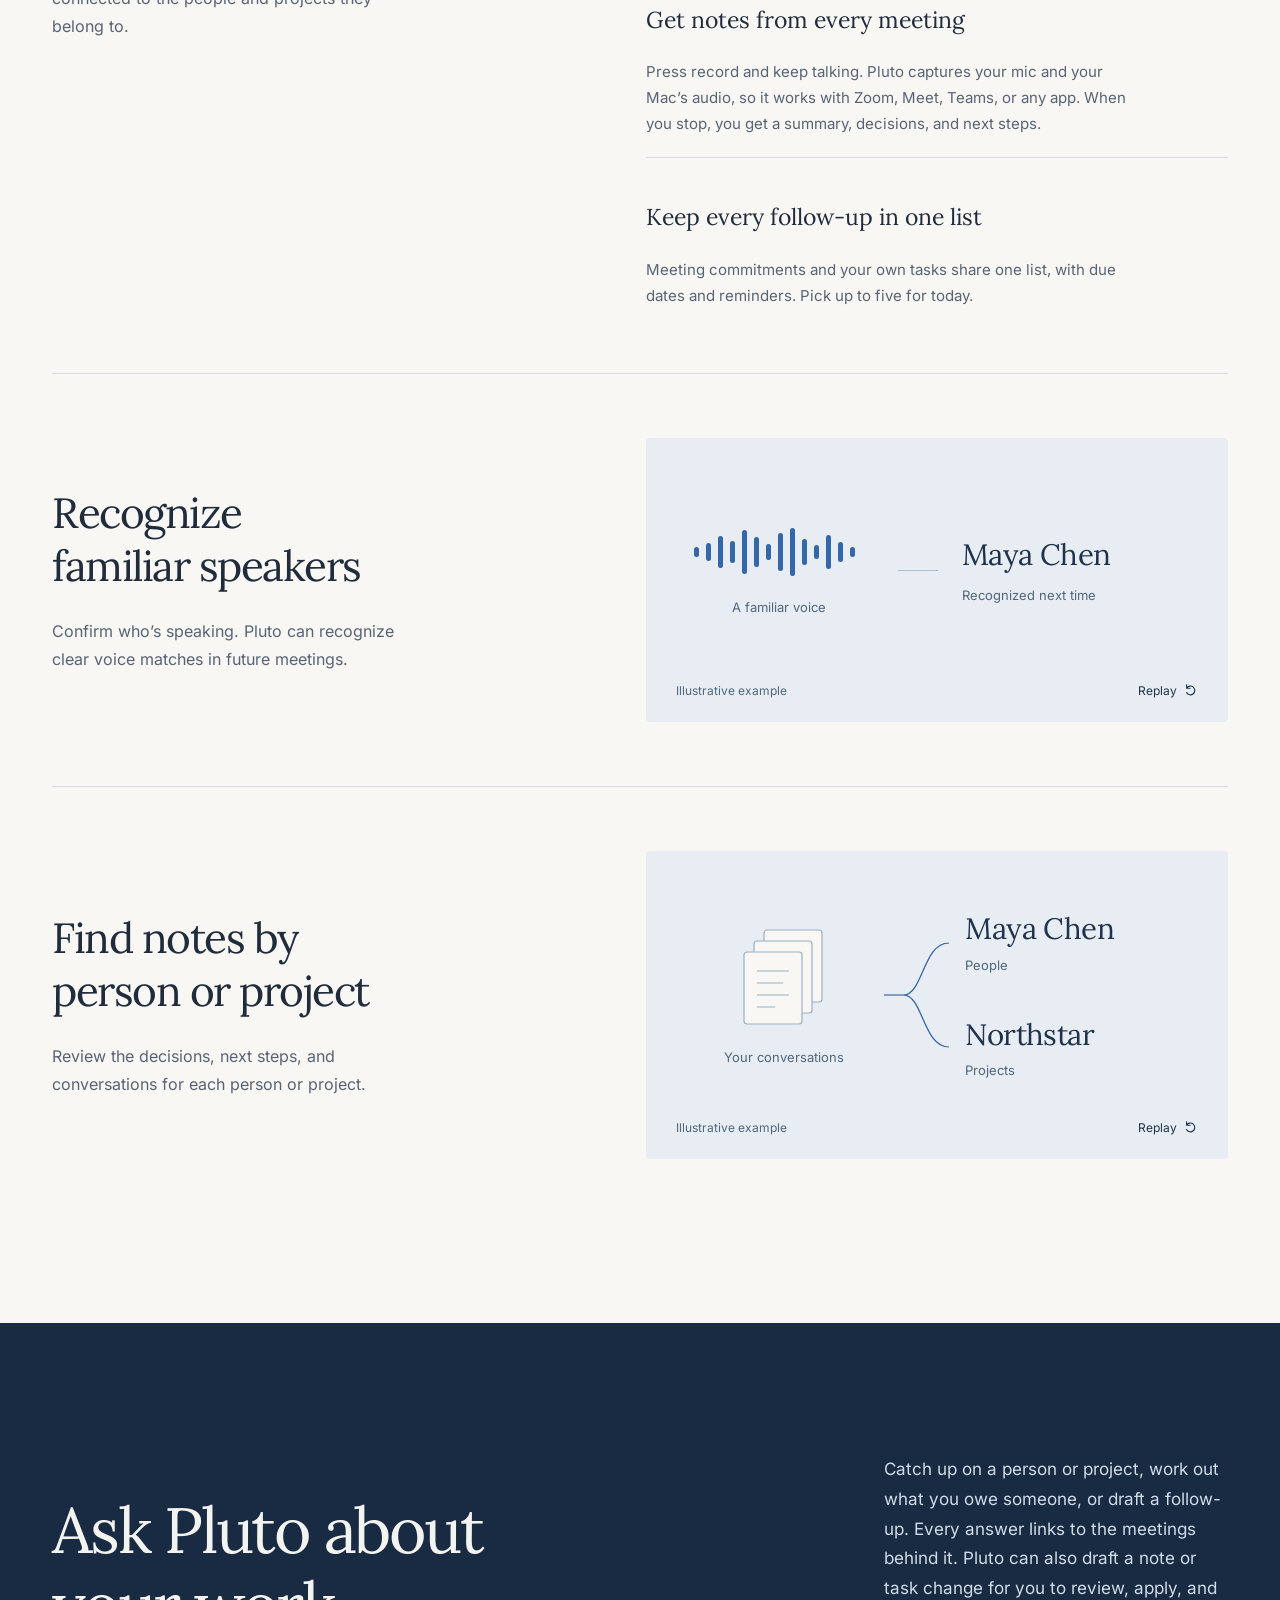
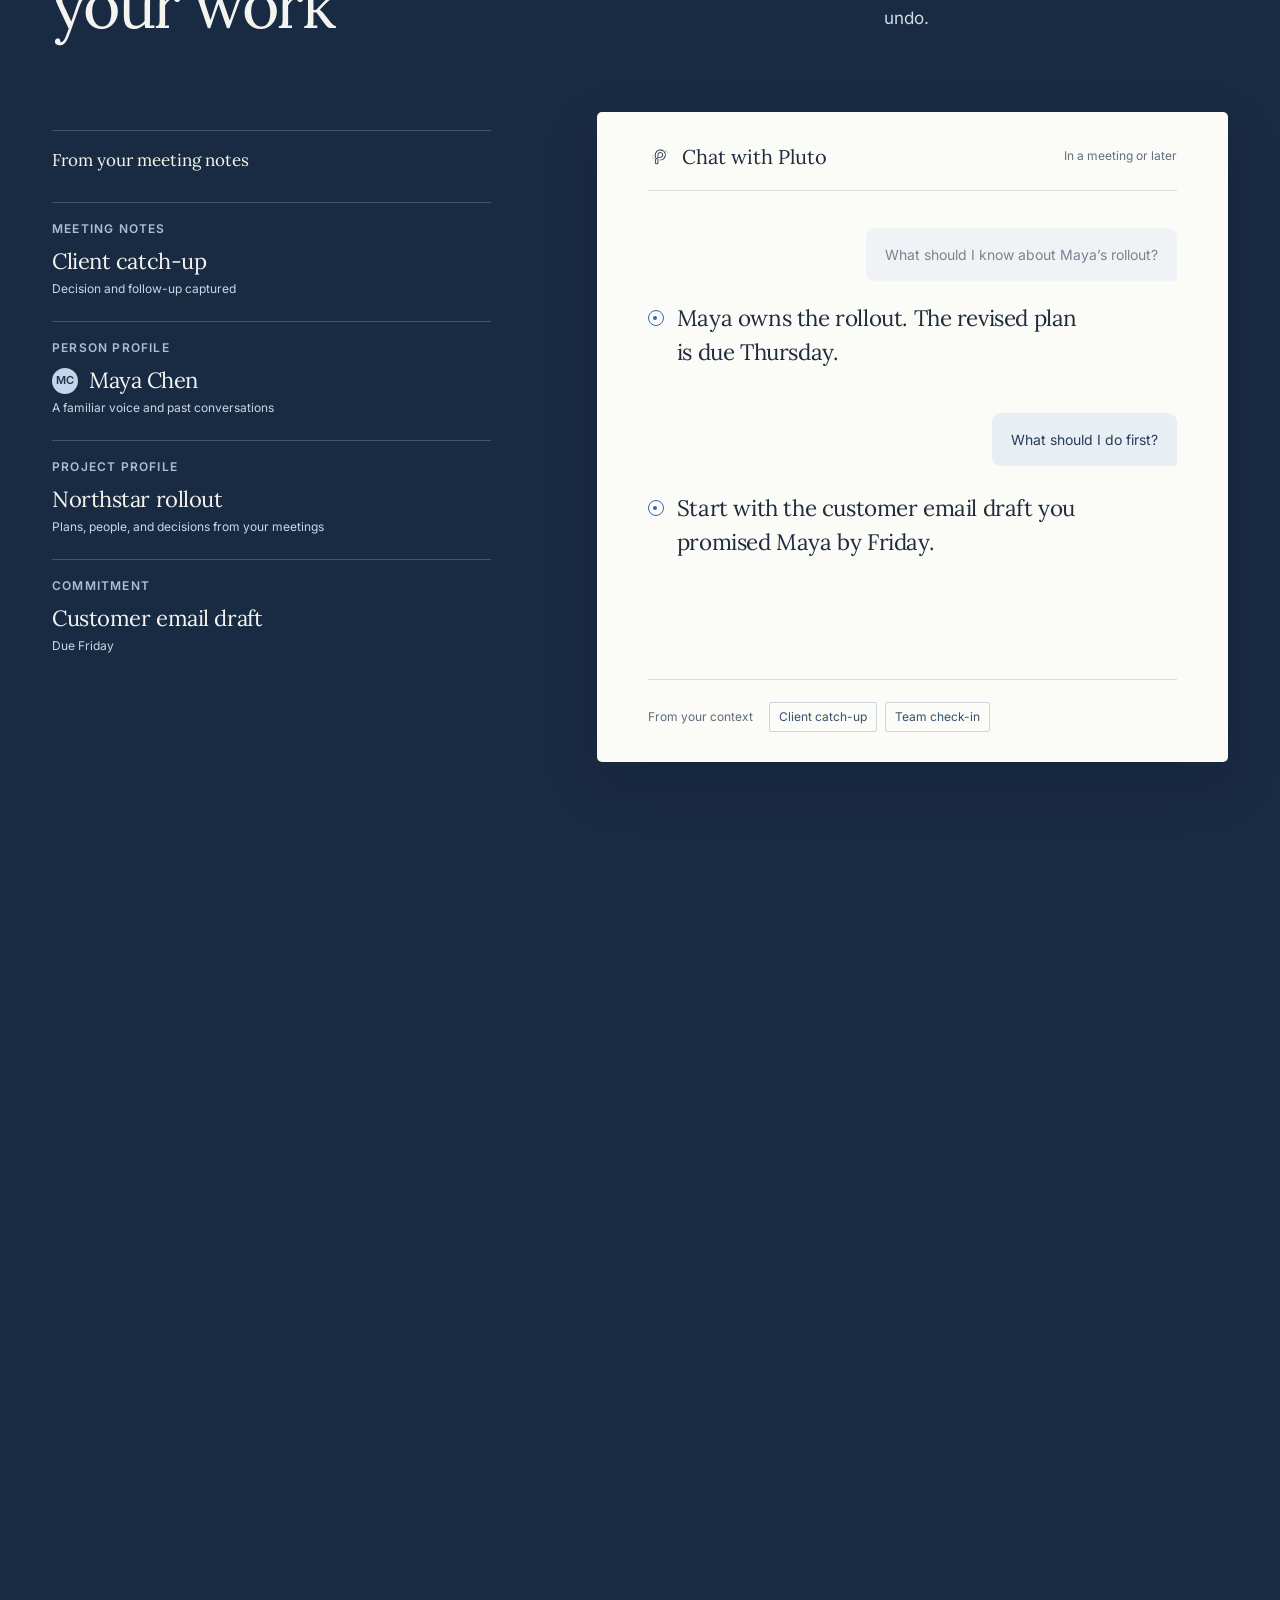
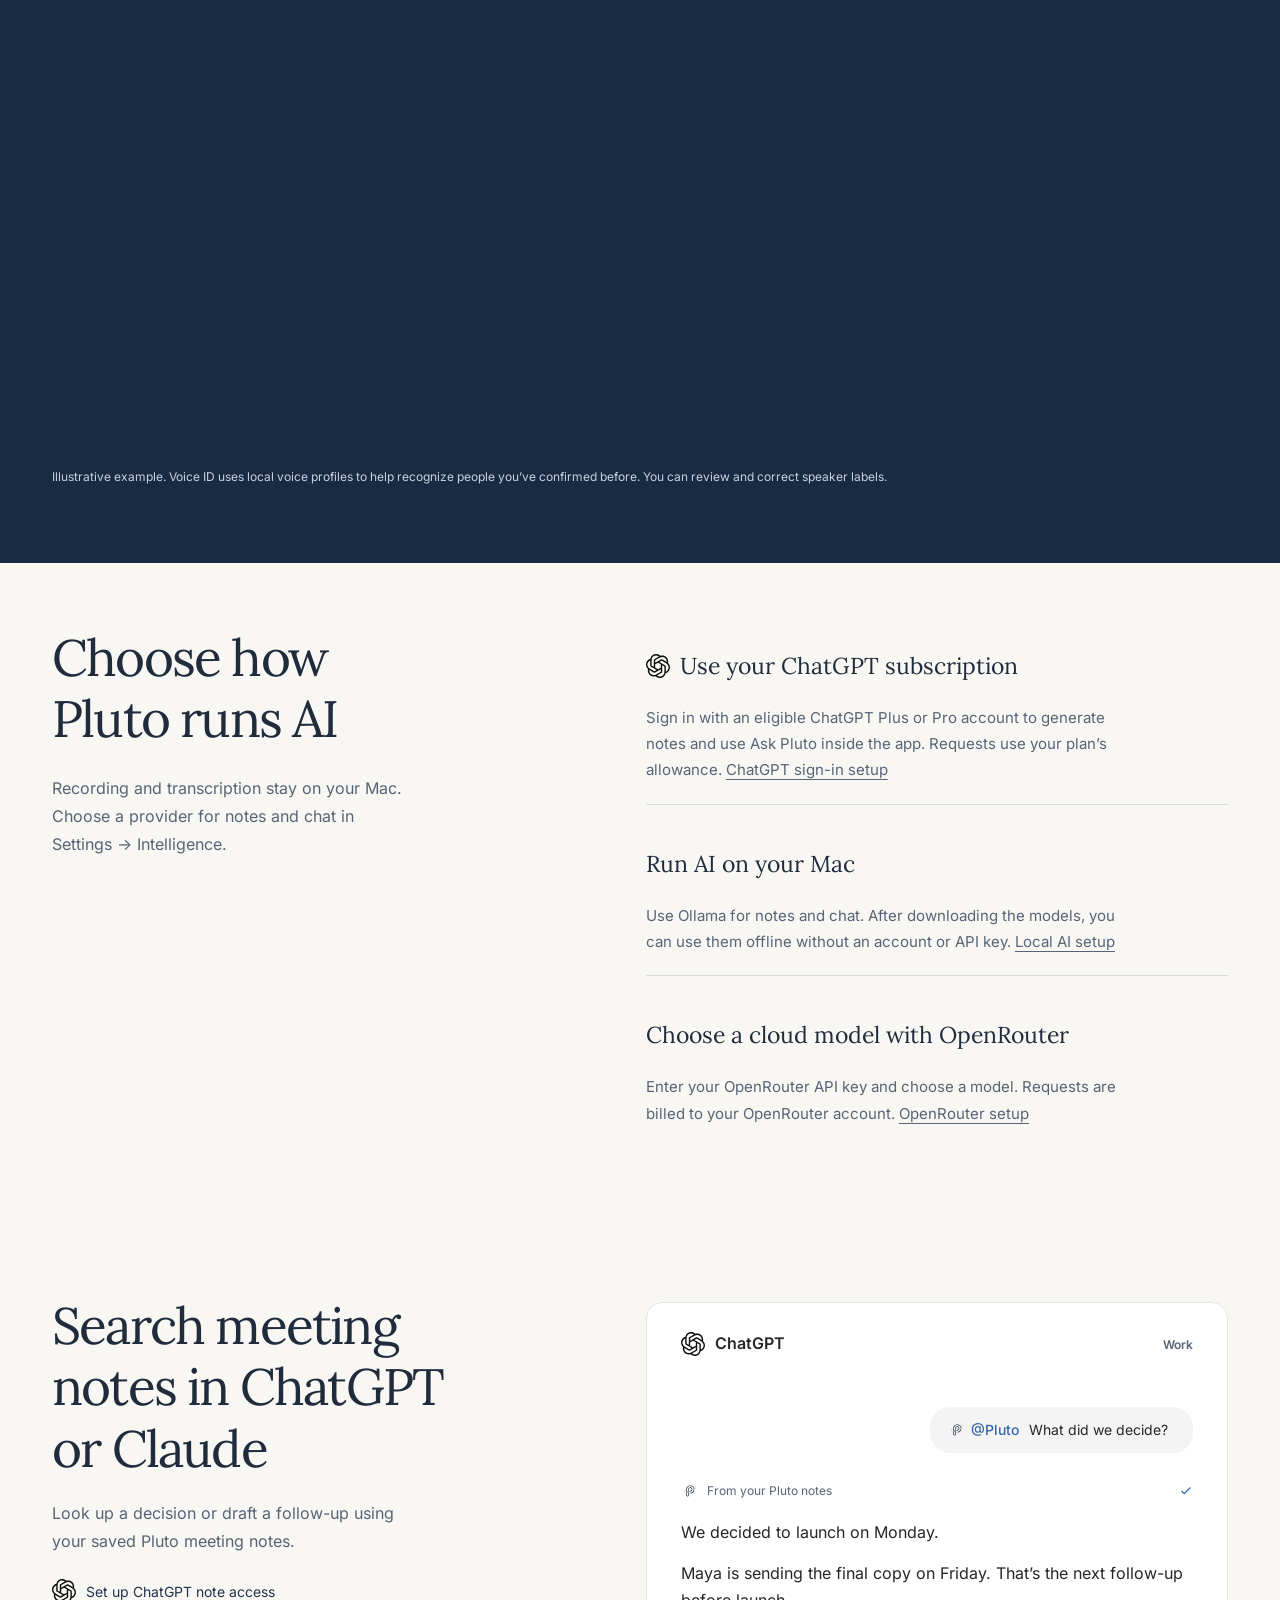
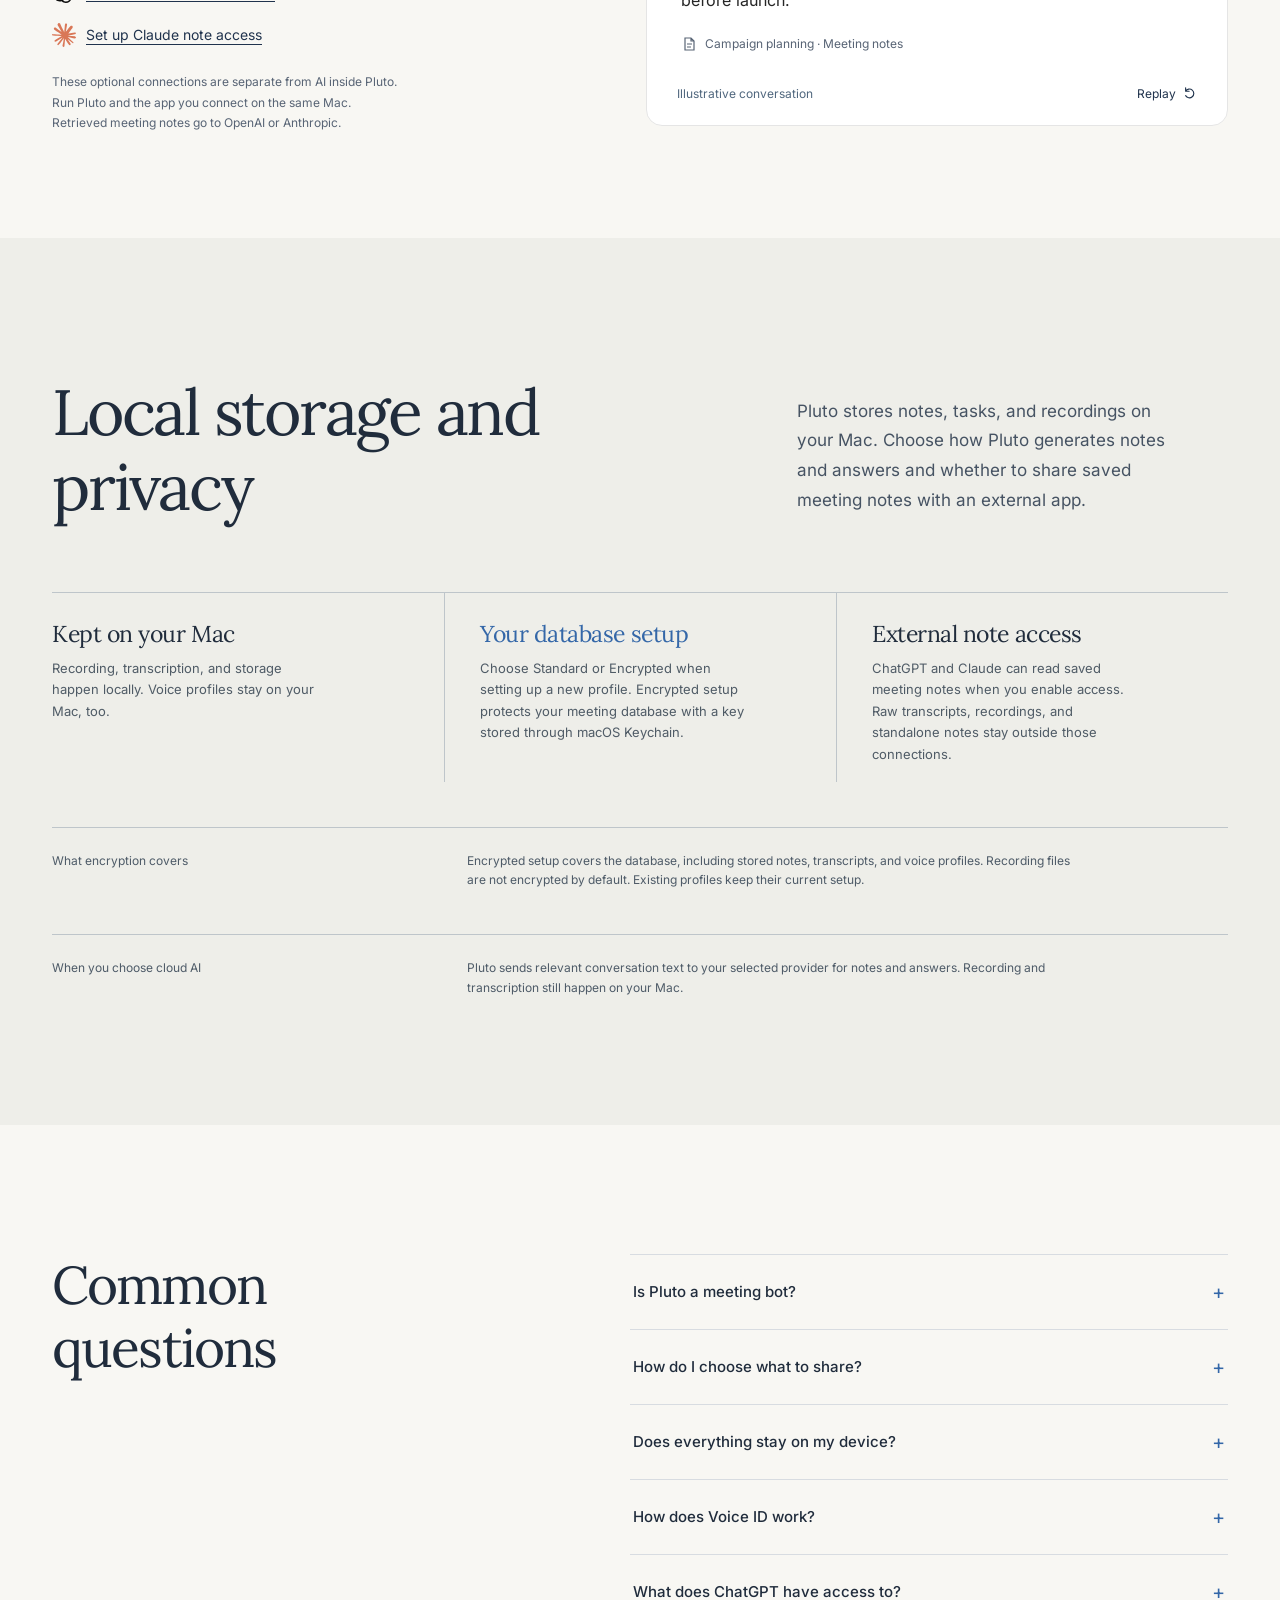
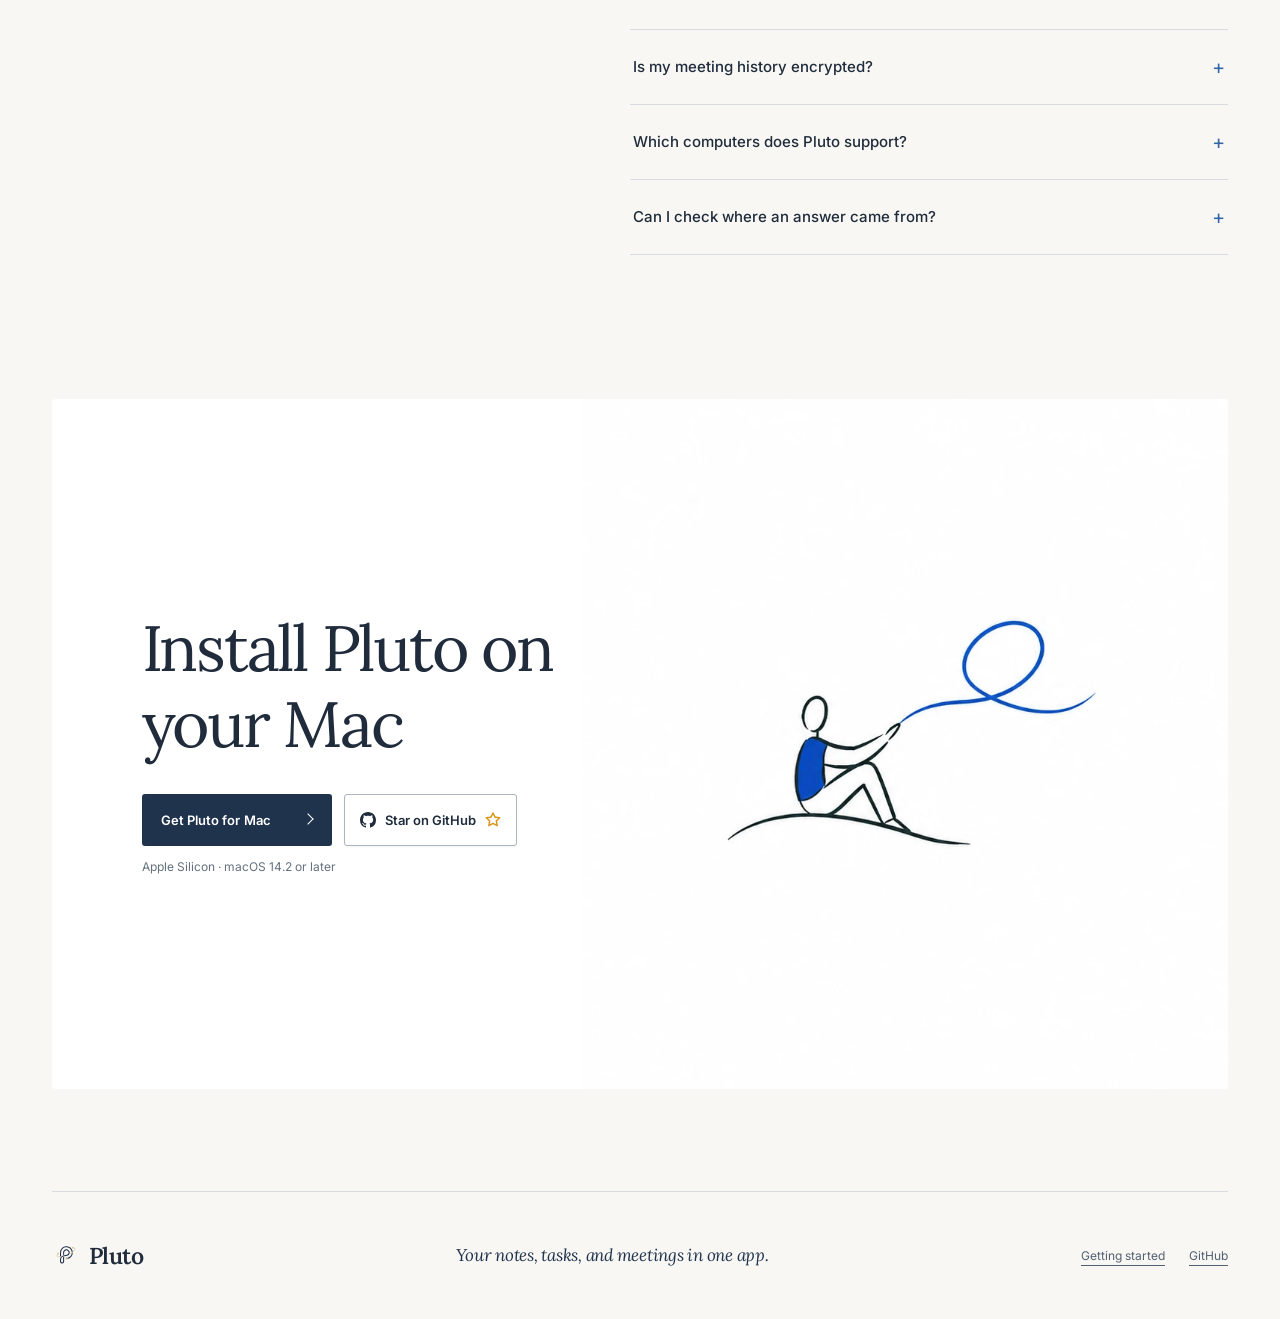
==== commit 6a199876: "Simplify Pluto setup guide and homepage spacing" ====
--- a/index.html
+++ b/index.html
@@ -21,14 +21,14 @@
 <meta name="twitter:image" content="https://metagrover.github.io/get-pluto/assets/product/dashboard.jpg">
 <meta name="twitter:image:alt" content="Pluto’s dashboard showing meeting notes and follow-ups with fictional demo data.">
 
-<link rel="icon" href="assets/favicon.svg" type="image/svg+xml"><link rel="stylesheet" href="assets/fonts/fonts.css"><link rel="stylesheet" href="site.css?v=product-35"><script src="script.js?v=visual-13" defer></script>
+<link rel="icon" href="assets/favicon.svg" type="image/svg+xml"><link rel="stylesheet" href="assets/fonts/fonts.css"><link rel="stylesheet" href="site.css?v=product-36"><script src="script.js?v=visual-13" defer></script>
 </head>
 <body>
 <a class="skip" href="#main">Skip to content</a>
 <header class="site-header wrap"><a class="brand" href="#" aria-label="Pluto home"><img src="assets/pluto-logo.svg" alt="" width="44" height="44">Pluto</a><nav aria-label="Main navigation"><a href="#workspace">Features</a><a href="#ask">Ask Pluto</a><a href="#privacy">Your privacy</a><a class="nav-github github-star" href="https://github.com/metagrover/pluto" aria-label="Star Pluto on GitHub"><svg class="github-mark" viewBox="0 0 16 16" width="16" height="16" fill="currentColor" aria-hidden="true"><path d="M8 0c4.42 0 8 3.58 8 8a8.013 8.013 0 0 1-5.45 7.59c-.4.08-.55-.17-.55-.38 0-.27.01-1.13.01-2.2 0-.75-.25-1.23-.54-1.48 1.78-.2 3.65-.88 3.65-3.95 0-.88-.31-1.59-.82-2.15.08-.2.36-1.02-.08-2.12 0 0-.67-.22-2.2.82-.64-.18-1.32-.27-2-.27-.68 0-1.36.09-2 .27-1.53-1.03-2.2-.82-2.2-.82-.44 1.1-.16 1.92-.08 2.12-.51.56-.82 1.28-.82 2.15 0 3.06 1.86 3.75 3.64 3.95-.23.2-.44.55-.51 1.07-.46.21-1.61.55-2.33-.66-.15-.24-.6-.83-1.23-.82-.67.01-.27.38.01.53.34.19.73.9.82 1.13.16.45.68 1.31 2.69.94 0 .67.01 1.3.01 1.49 0 .21-.15.45-.55.37A7.995 7.995 0 0 1 0 8c0-4.42 3.58-8 8-8Z"/></svg><svg viewBox="0 0 16 16" width="16" height="16" fill="currentColor" aria-hidden="true"><path id="github-star-icon" d="M8 .25a.75.75 0 0 1 .673.418l1.882 3.815 4.21.612a.75.75 0 0 1 .416 1.279l-3.046 2.97.719 4.192a.751.751 0 0 1-1.088.791L8 12.347l-3.766 1.98a.75.75 0 0 1-1.088-.79l.72-4.194L.818 6.374a.75.75 0 0 1 .416-1.28l4.21-.611L7.327.668A.75.75 0 0 1 8 .25Zm0 2.445L6.615 5.5a.75.75 0 0 1-.564.41l-3.097.45 2.24 2.184a.75.75 0 0 1 .216.664l-.528 3.084 2.769-1.456a.75.75 0 0 1 .698 0l2.77 1.456-.53-3.084a.75.75 0 0 1 .216-.664l2.24-2.183-3.096-.45a.75.75 0 0 1-.564-.41L8 2.694Z"/></svg><span class="github-invite">Star on GitHub</span><span class="github-short" aria-hidden="true">Star</span></a><a class="nav-cta" href="getting-started.html">Get Pluto <span class="arrow arrow-out" aria-hidden="true"></span></a></nav></header>
 <main id="main">
 <section class="hero wrap">
-<div class="hero-copy"><h1>Your notes, tasks, and meetings <em>in one app</em></h1><div class="hero-intro"><p>Write your own notes, manage your tasks, and let Pluto take notes in meetings. Ask Pluto what was decided, what you promised, or what needs your attention next.</p><div class="actions"><a class="button" href="getting-started.html">Get Pluto for Mac <span class="arrow arrow-out" aria-hidden="true"></span></a><a class="text-link" href="#in-action">Watch the demo <span class="arrow arrow-down" aria-hidden="true"></span></a></div><p class="hero-ai">Free and open source · No meeting bot · <a href="#ai-options">AI on your Mac or your ChatGPT plan</a></p></div></div>
+<div class="hero-copy"><h1>Your notes, tasks, and meetings <em>in one app</em></h1><div class="hero-intro"><p>Write your own notes, manage your tasks, and let Pluto take notes in meetings. Ask Pluto what was decided, what you promised, or what needs your attention next.</p><div class="actions"><a class="button" href="getting-started.html">Get Pluto for Mac <span class="arrow arrow-out" aria-hidden="true"></span></a><a class="text-link" href="#in-action">Watch the demo <span class="arrow arrow-down" aria-hidden="true"></span></a></div><p class="hero-ai"><span>Free and open source · No meeting bot</span><a href="#ai-options">AI on your Mac or your ChatGPT plan</a></p></div></div>
 </section>
 <section id="in-action" class="product-tour wrap" aria-label="Pluto demo">
   <div class="product-film">
--- a/site.css
+++ b/site.css
@@ -32,7 +32,7 @@
 .hero-intro{padding-bottom:10px}
 .hero h1{font-size:clamp(3.25rem,5.45vw,5.25rem)}
 .hero-intro>p:first-child{font-size:18px;line-height:1.75;max-width:410px;color:#455365}
-.hero-ai{margin-top:20px;font-size:13px;line-height:1.55;color:var(--muted)}
+.hero-ai{display:grid;justify-items:start;gap:4px;margin-top:20px;font-size:13px;line-height:1.55;color:var(--muted)}
 .hero-ai a{text-decoration:underline;text-underline-offset:4px}
 @media(max-width:600px){.hero h1{font-size:clamp(2.65rem,9.5vw,3.5rem)}}
 .actions{display:flex;align-items:center;gap:29px;margin-top:31px;flex-wrap:wrap}
@@ -47,11 +47,14 @@
 .story-caption p{max-width:36ch;font-size:16px;line-height:1.75;color:var(--muted);margin-top:24px}
 .workspace{margin-top:clamp(56px,8vw,104px);display:grid;grid-template-columns:minmax(0,.9fr) minmax(0,1.1fr);gap:10%;padding:64px 0;border-top:1px solid var(--line)}
 .workspace h2{font-size:clamp(2rem,4vw,3.6rem);line-height:1.2;text-wrap:balance}
-.workspace-features>div{padding:20px 0;border-bottom:1px solid var(--line)}
+.workspace-features>div{padding:20px 0}
+.workspace-features>div+div{border-top:1px solid var(--line)}
 .workspace-features>div:first-child{padding-top:0}
+.workspace-features>div:last-child{padding-bottom:0}
 .workspace-features h3{font:400 23px/1.4 var(--serif)}
 .workspace-features p{color:var(--muted);font-size:15px;line-height:1.75;margin-top:6px;max-width:55ch}
 .workspace a{text-decoration:underline;text-underline-offset:4px}
+#ai-options{margin-top:0;border-top:0}
 .provider-heading{display:flex;align-items:center;gap:10px}
 .provider-heading img,.connection-links img{flex:none}
 @media(max-width:800px){.workspace{grid-template-columns:1fr;gap:32px;padding-block:44px}}
@@ -215,12 +218,11 @@
 @media(max-width:370px){.actions{align-items:flex-start;flex-direction:column}.chat-sources span:first-child{width:100%}}
 @media(prefers-reduced-motion:reduce){html{scroll-behavior:auto}*,*::before,*::after{transition-duration:.01ms!important;animation-duration:.01ms!important}.is-scroll-story .chat-question,.is-scroll-story .chat-response,.is-scroll-story .chat-followup,.is-scroll-story .chat-followup-response,.is-scroll-story .chat-sources,.is-scroll-story .context-person,.is-scroll-story .context-project,.is-scroll-story .context-commitment{opacity:1;transform:none}}
 
-.guide-hero{padding:84px 0 64px;max-width:1000px}
+.guide-hero{padding:72px 0 44px;max-width:1000px}
 .guide-hero h1{font-size:clamp(3.4rem,5.5vw,5.5rem);max-width:850px}
 .guide-hero>p{max-width:650px;font-size:18px;color:var(--muted);margin-top:28px;line-height:1.75}
 .guide-layout{display:grid;grid-template-columns:240px minmax(0,760px);gap:8%;padding-bottom:100px;align-items:start}
-.guide-toc{position:sticky;top:32px;border-top:1px solid var(--line);padding-top:22px}
-.guide-toc strong{font:400 22px/1.4 var(--serif)}
+.guide-toc{position:sticky;top:32px;padding-top:24px}
 .guide-toc a{display:block;padding:8px 0;font-size:14px;color:var(--muted)}
 .guide-toc a:hover{color:var(--blue);text-decoration:underline;text-underline-offset:5px}
 .guide-article{min-width:0}
@@ -243,9 +245,22 @@
 .guide-section summary{cursor:pointer;font-size:16px;font-weight:500}
 .guide-section details p{margin-top:14px}
 .guide-section h3{font:400 23px/1.4 var(--serif);margin:28px 0 14px}
+.guide-section>p{margin-bottom:16px}
+.guide-step{max-width:65ch;scroll-margin-top:24px}
+.guide-section>.guide-task{border-top:0;padding:0;scroll-margin-top:24px}
+.guide-section>.guide-task+.guide-task{border-top:1px solid var(--line)}
+.guide-task>summary{display:grid;grid-template-columns:minmax(0,1fr) auto;gap:3px 20px;align-items:center;padding:16px 4px;list-style:none;color:var(--ink);font-weight:600}
+.guide-task>summary::-webkit-details-marker{display:none}
+.guide-task>summary:hover{color:var(--blue)}
+.guide-task>summary::after{content:'';grid-column:2;grid-row:1;width:7px;height:7px;margin-right:5px;border-right:1px solid currentColor;border-bottom:1px solid currentColor;transform:rotate(45deg)}
+.guide-task[open]>summary::after{transform:rotate(225deg)}
+.guide-task>summary small{grid-column:1;font-size:13px;font-weight:400;color:var(--muted)}
+.guide-task-content{padding:0 4px 20px;max-width:65ch}
+.guide-task-content>.guide-screenshot{margin:22px 0}
+.guide-task .guide-screenshot a{display:block}
 .guide-page .site-header nav{gap:28px}
 .guide-page .site-header nav .guide-mobile-link{display:inline-flex}
-@media(max-width:800px){.guide-hero{padding-top:60px}.guide-layout{grid-template-columns:1fr;gap:32px}.guide-toc{position:static}.guide-toc nav{display:flex;flex-wrap:wrap;gap:0 22px}.guide-section{padding-bottom:36px}.guide-page .site-header nav{gap:16px}}
+@media(max-width:800px){.guide-hero{padding-top:60px}.guide-layout{grid-template-columns:1fr;gap:24px}.guide-toc{position:static;padding-top:0}.guide-toc nav{display:flex;flex-wrap:wrap;gap:0 22px}.guide-section{padding-bottom:36px}.guide-page .site-header nav{gap:16px}}
 @media(max-width:600px){.guide-hero{padding:50px 0 42px}.guide-hero h1{font-size:clamp(3rem,12vw,4rem)}.guide-hero>p{font-size:16px;margin-top:22px}.guide-layout{padding-bottom:60px}.guide-section h2{font-size:28px}.guide-section pre{padding:18px 16px}.guide-page .nav-cta{gap:8px}.guide-page .site-header nav{font-size:12px;gap:12px}}
 
 .guide-screenshot{margin:24px 0 30px}
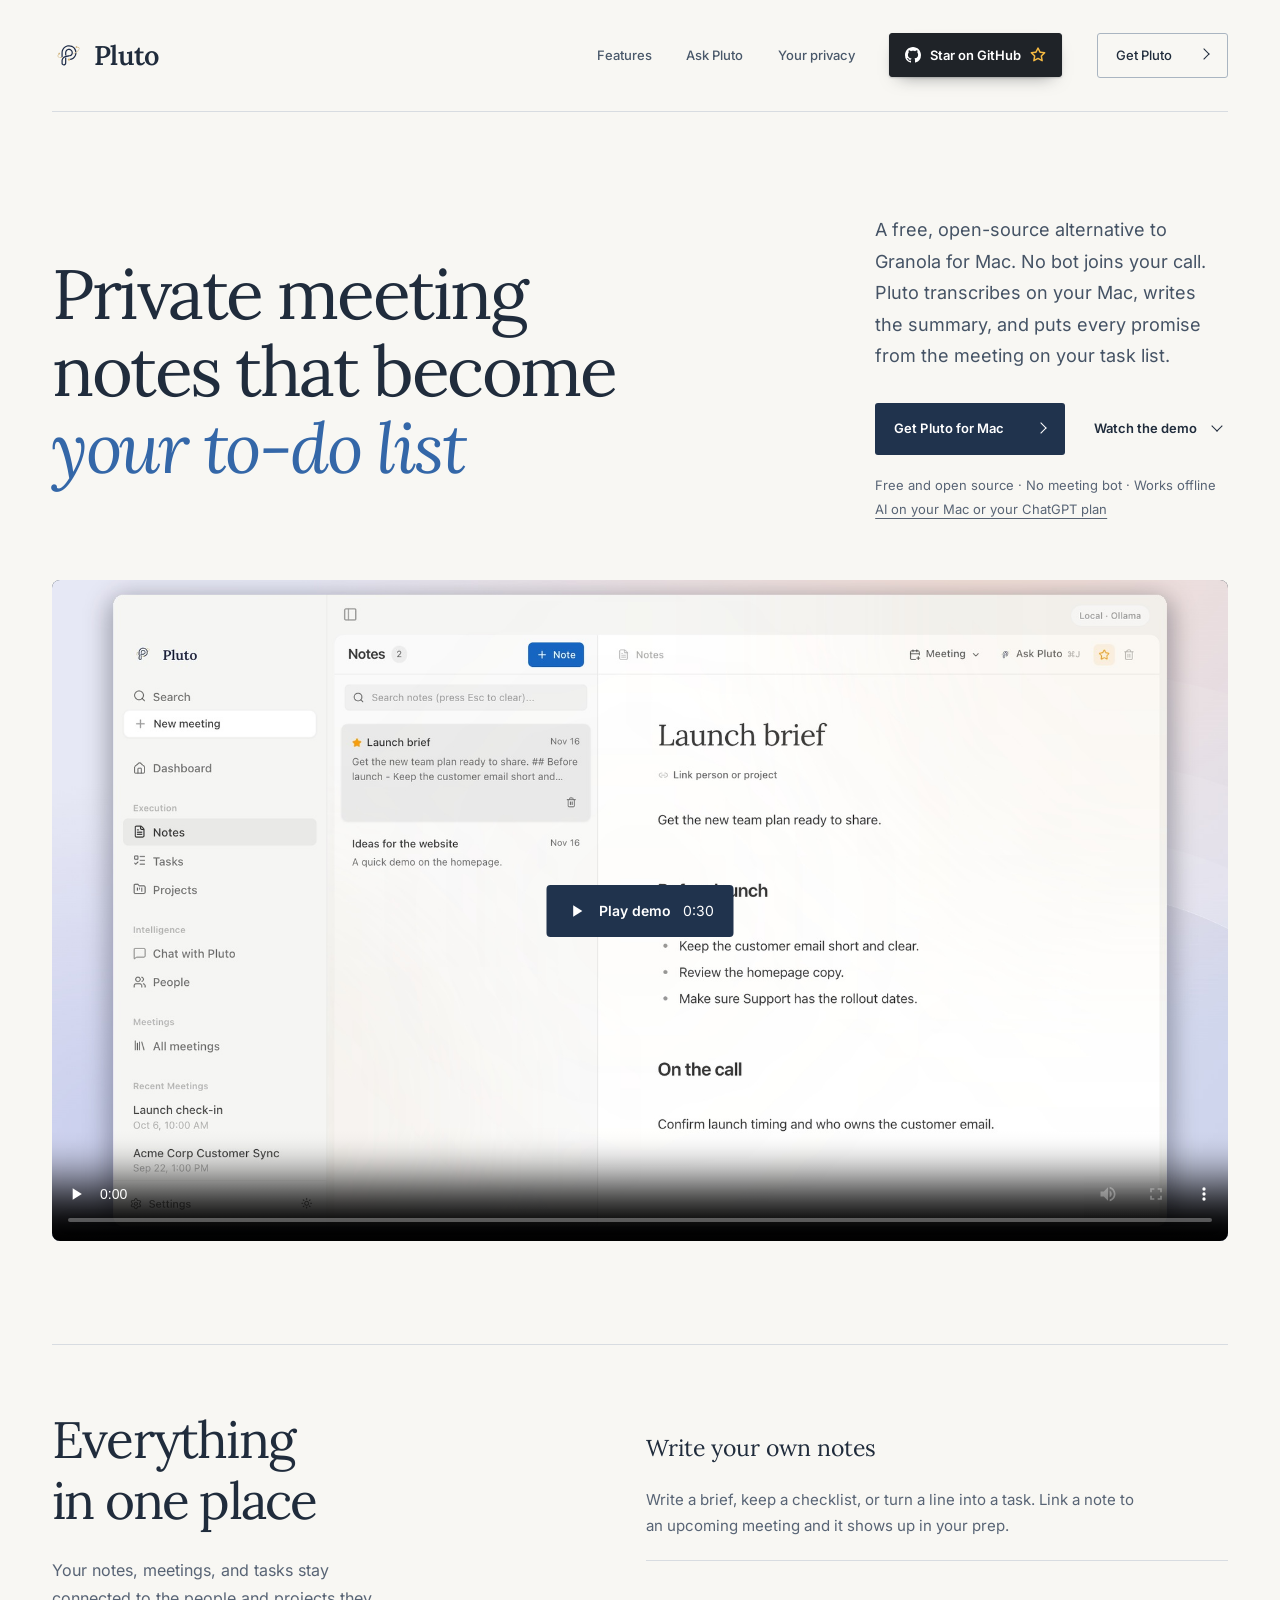
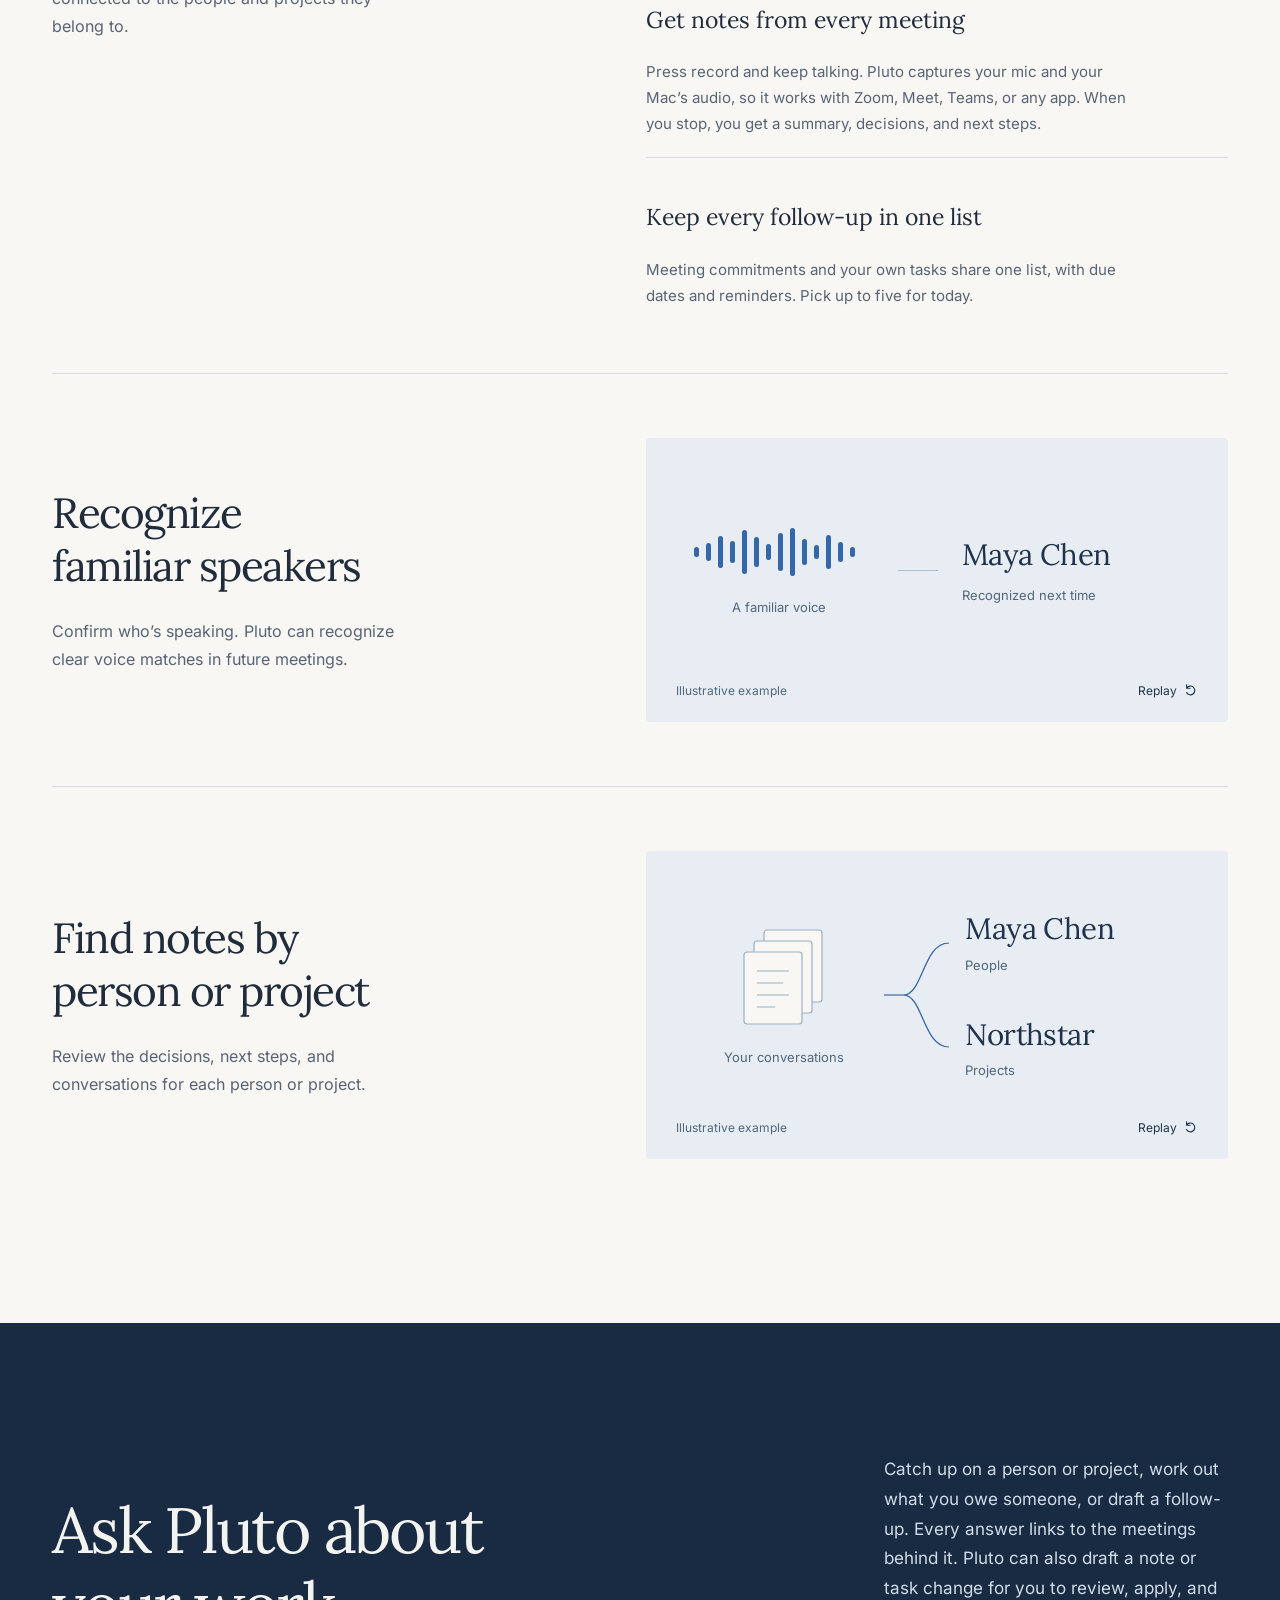
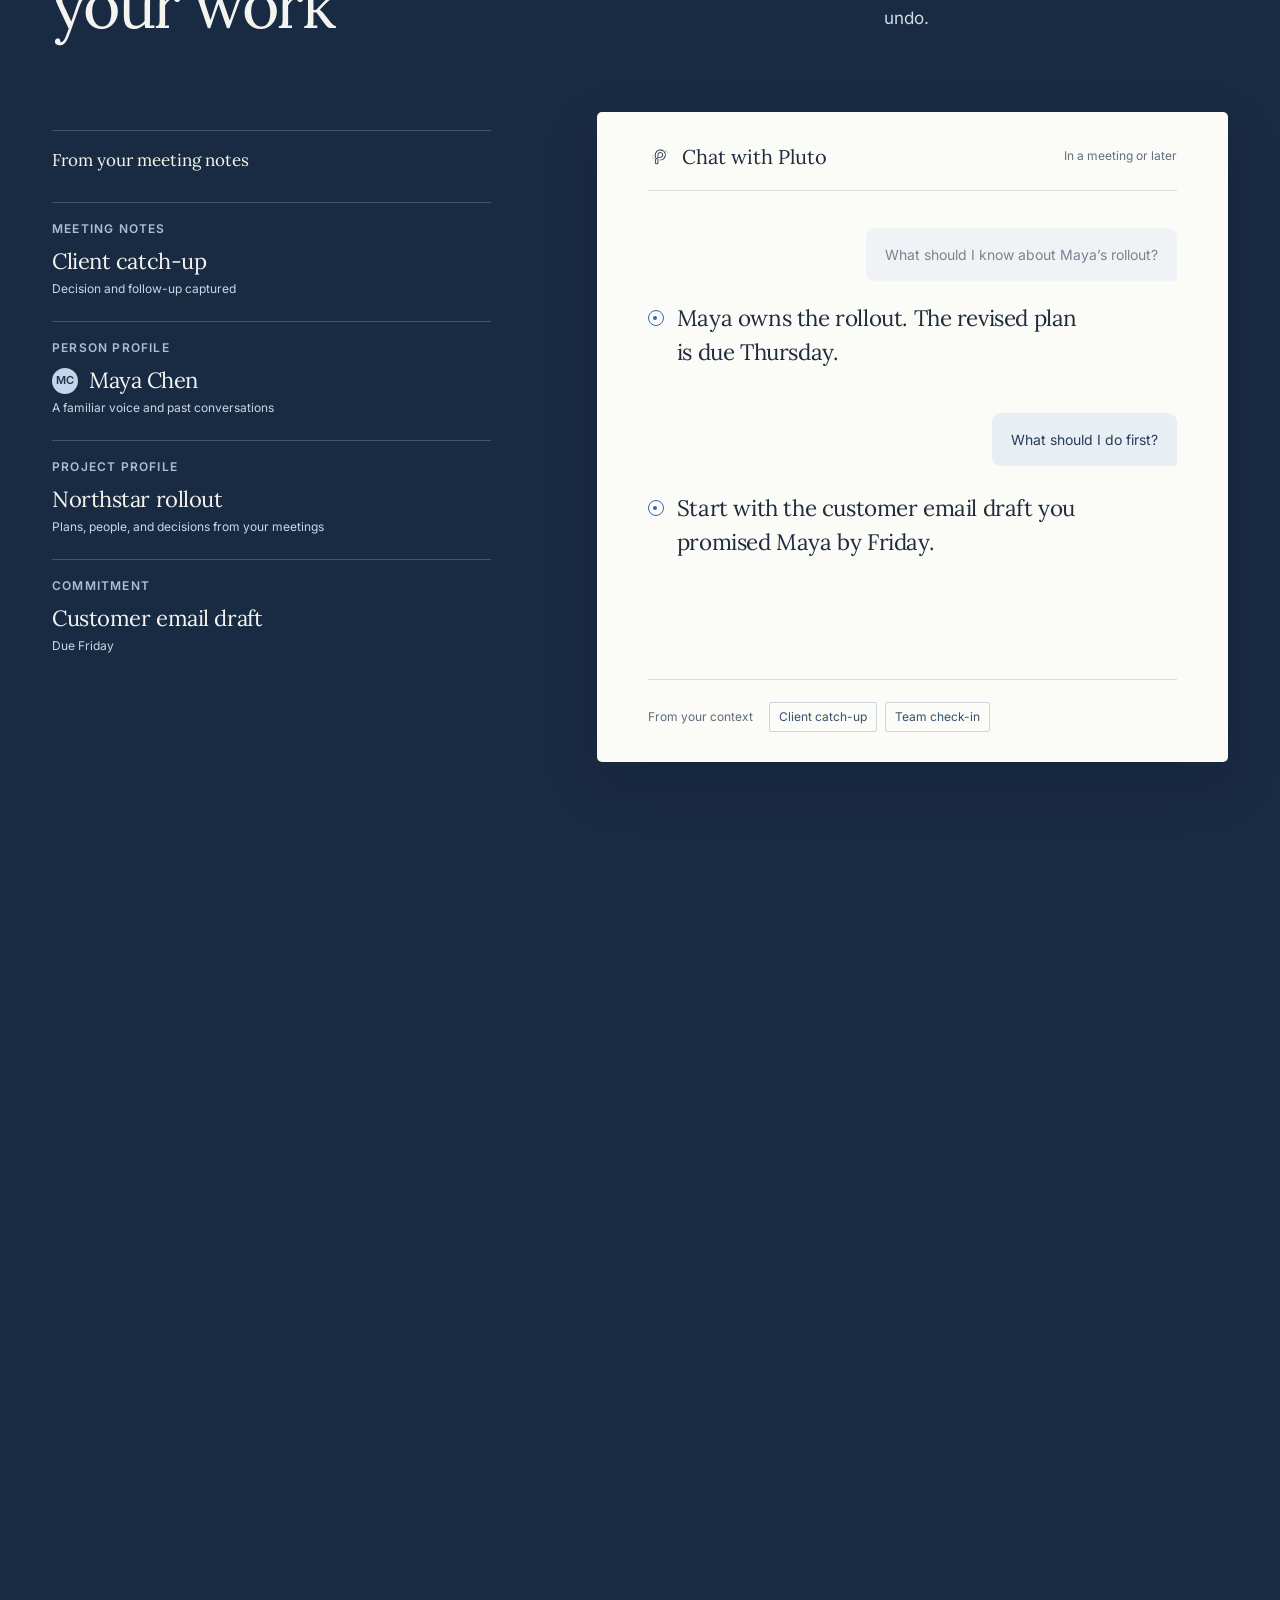
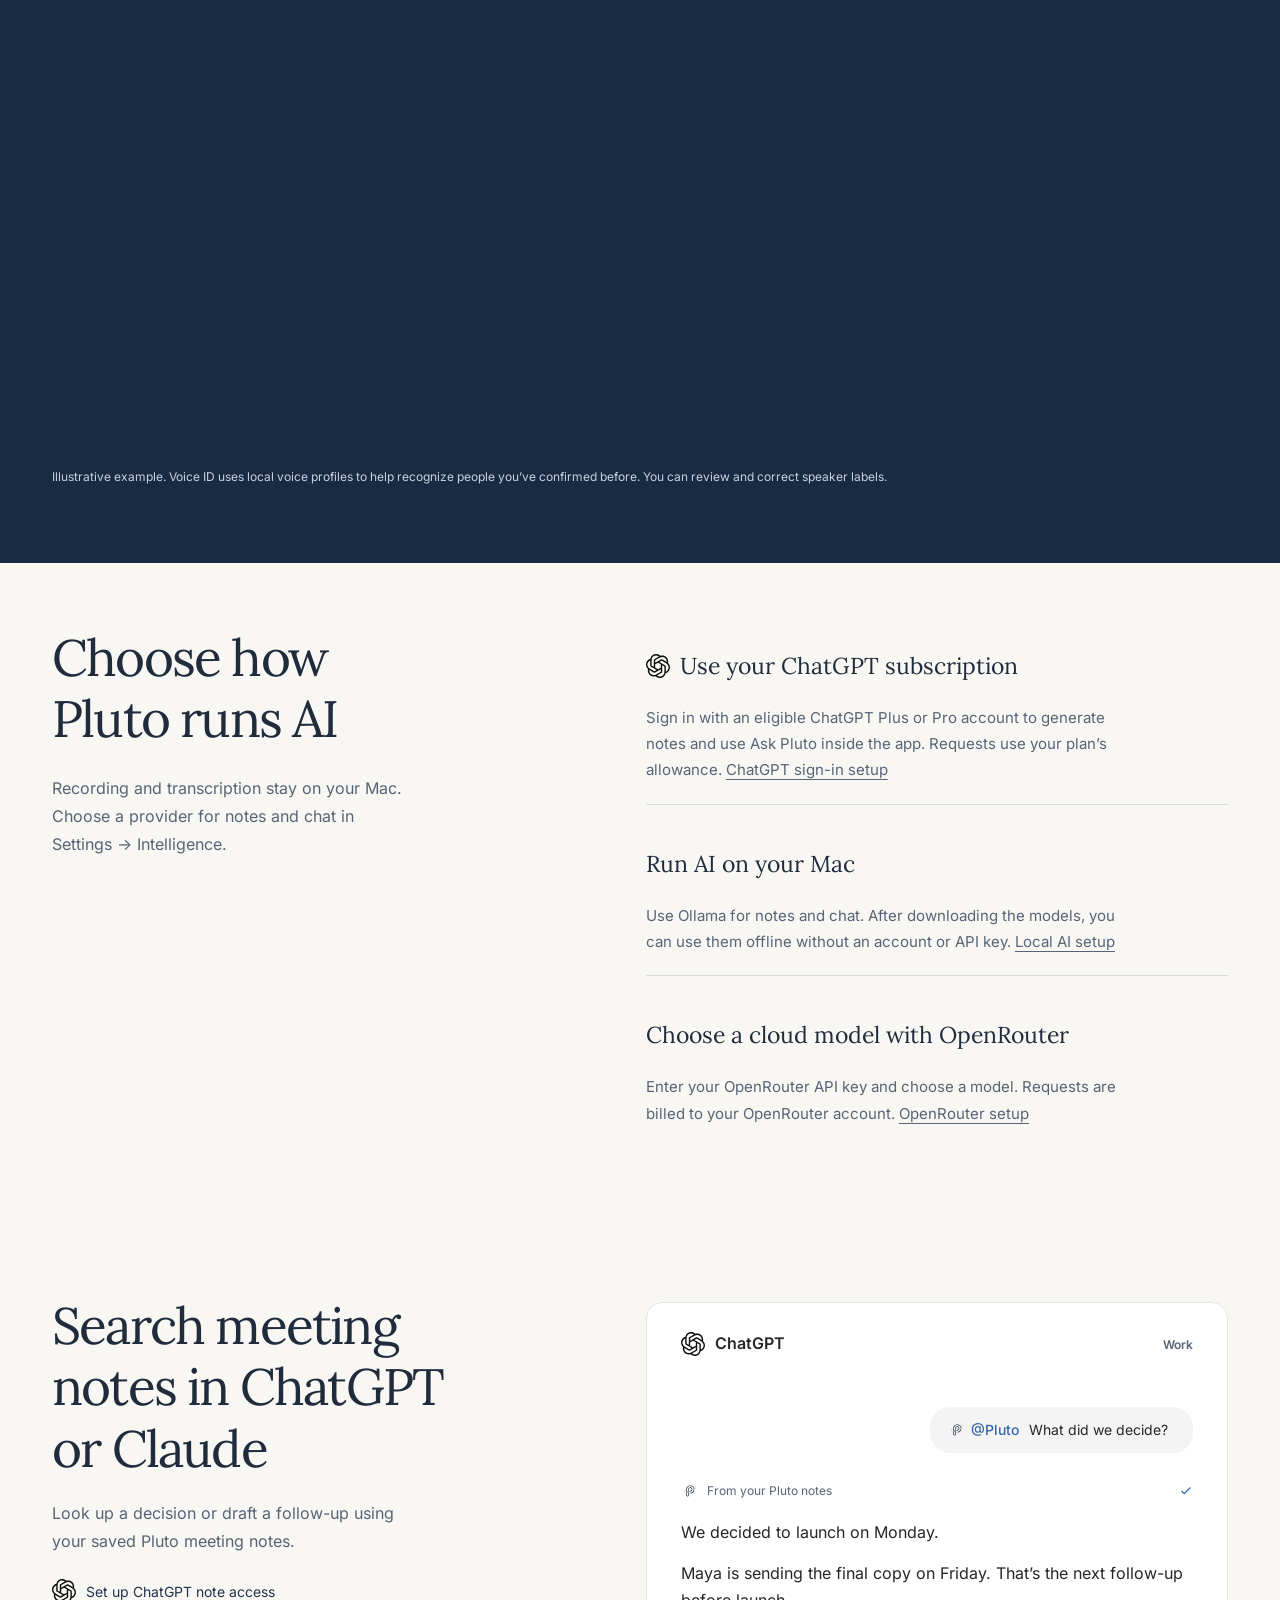
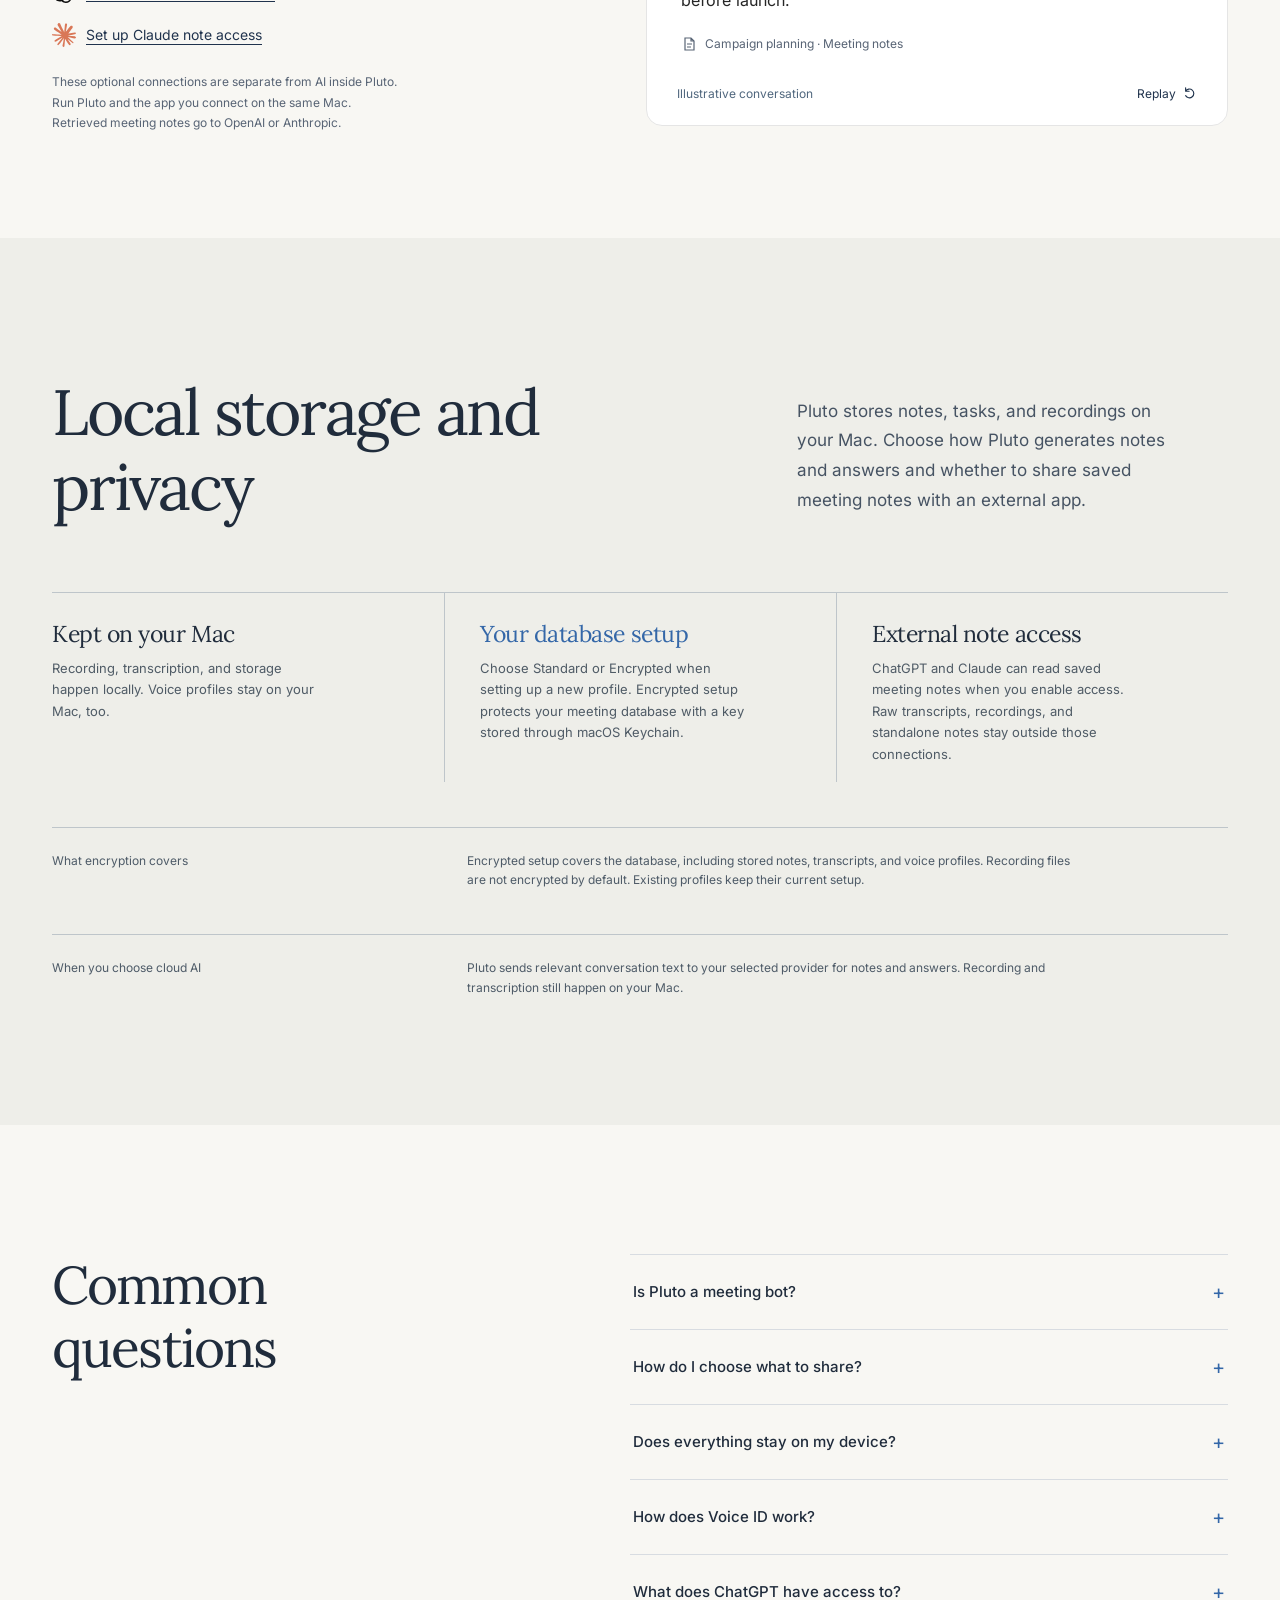
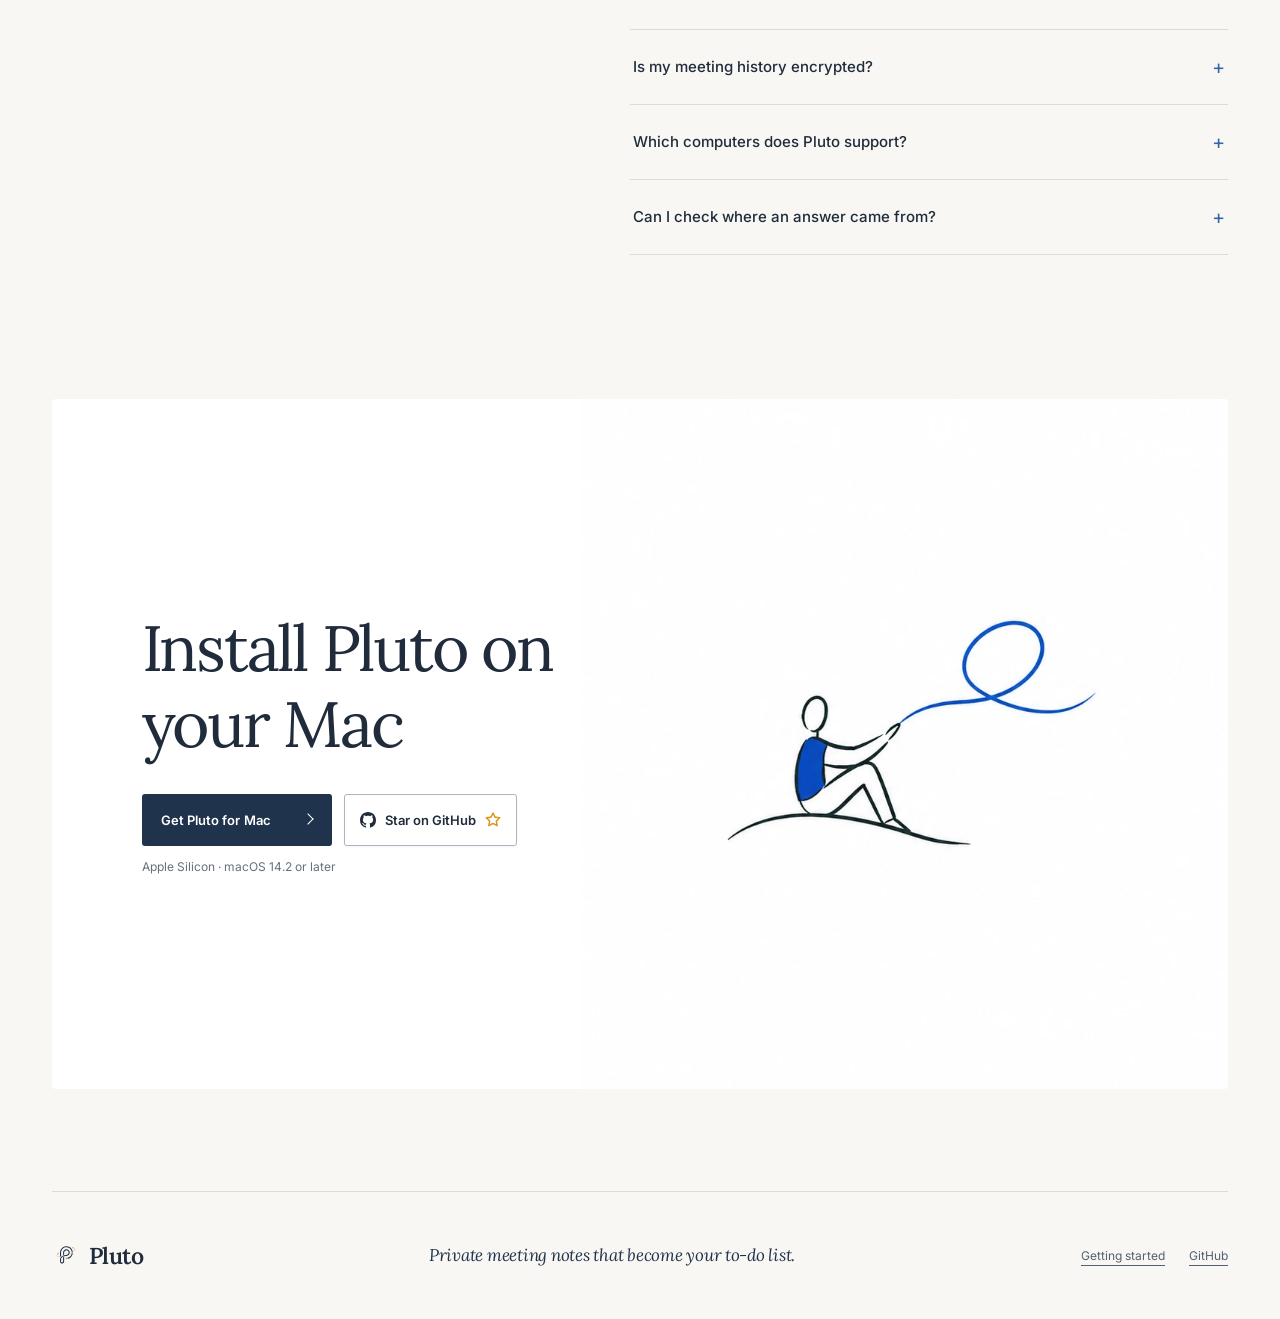
==== commit b4069d5d: "Lead the website with the private Granola-alternative pitch Match the app README: the hero, page tit" ====
--- a/index.html
+++ b/index.html
@@ -2,13 +2,13 @@
 <html lang="en">
 <head>
 <meta charset="UTF-8"><meta name="viewport" content="width=device-width, initial-scale=1">
-<meta name="theme-color" content="#f8f7f3"><meta name="description" content="Write your own notes, manage your tasks, and let Pluto take notes in meetings. Ask Pluto what was decided, what you promised, or what needs your attention next.">
-<title>Pluto | Your notes, tasks, and meetings in one app</title>
+<meta name="theme-color" content="#f8f7f3"><meta name="description" content="A free, open-source alternative to Granola for Mac. No bot joins your call. Pluto transcribes on your Mac, writes the summary, and puts every promise from the meeting on your task list.">
+<title>Pluto | Private meeting notes that become your to-do list</title>
 <link rel="canonical" href="https://metagrover.github.io/get-pluto/">
 <meta property="og:type" content="website">
 <meta property="og:site_name" content="Pluto">
-<meta property="og:title" content="Pluto | Your notes, tasks, and meetings in one app">
-<meta property="og:description" content="Write your own notes, manage your tasks, and let Pluto take notes in meetings. Ask Pluto what was decided, what you promised, or what needs your attention next.">
+<meta property="og:title" content="Pluto | Private meeting notes that become your to-do list">
+<meta property="og:description" content="A free, open-source alternative to Granola for Mac. No bot joins your call. Pluto transcribes on your Mac, writes the summary, and puts every promise from the meeting on your task list.">
 <meta property="og:url" content="https://metagrover.github.io/get-pluto/">
 <meta property="og:image" content="https://metagrover.github.io/get-pluto/assets/product/dashboard.jpg">
 <meta property="og:image:type" content="image/jpeg">
@@ -16,8 +16,8 @@
 <meta property="og:image:height" content="1152">
 <meta property="og:image:alt" content="Pluto’s dashboard showing meeting notes and follow-ups with fictional demo data.">
 <meta name="twitter:card" content="summary_large_image">
-<meta name="twitter:title" content="Pluto | Your notes, tasks, and meetings in one app">
-<meta name="twitter:description" content="Write your own notes, manage your tasks, and let Pluto take notes in meetings. Ask Pluto what was decided, what you promised, or what needs your attention next.">
+<meta name="twitter:title" content="Pluto | Private meeting notes that become your to-do list">
+<meta name="twitter:description" content="A free, open-source alternative to Granola for Mac. No bot joins your call. Pluto transcribes on your Mac, writes the summary, and puts every promise from the meeting on your task list.">
 <meta name="twitter:image" content="https://metagrover.github.io/get-pluto/assets/product/dashboard.jpg">
 <meta name="twitter:image:alt" content="Pluto’s dashboard showing meeting notes and follow-ups with fictional demo data.">
 
@@ -28,7 +28,7 @@
 <header class="site-header wrap"><a class="brand" href="#" aria-label="Pluto home"><img src="assets/pluto-logo.svg" alt="" width="44" height="44">Pluto</a><nav aria-label="Main navigation"><a href="#workspace">Features</a><a href="#ask">Ask Pluto</a><a href="#privacy">Your privacy</a><a class="nav-github github-star" href="https://github.com/metagrover/pluto" aria-label="Star Pluto on GitHub"><svg class="github-mark" viewBox="0 0 16 16" width="16" height="16" fill="currentColor" aria-hidden="true"><path d="M8 0c4.42 0 8 3.58 8 8a8.013 8.013 0 0 1-5.45 7.59c-.4.08-.55-.17-.55-.38 0-.27.01-1.13.01-2.2 0-.75-.25-1.23-.54-1.48 1.78-.2 3.65-.88 3.65-3.95 0-.88-.31-1.59-.82-2.15.08-.2.36-1.02-.08-2.12 0 0-.67-.22-2.2.82-.64-.18-1.32-.27-2-.27-.68 0-1.36.09-2 .27-1.53-1.03-2.2-.82-2.2-.82-.44 1.1-.16 1.92-.08 2.12-.51.56-.82 1.28-.82 2.15 0 3.06 1.86 3.75 3.64 3.95-.23.2-.44.55-.51 1.07-.46.21-1.61.55-2.33-.66-.15-.24-.6-.83-1.23-.82-.67.01-.27.38.01.53.34.19.73.9.82 1.13.16.45.68 1.31 2.69.94 0 .67.01 1.3.01 1.49 0 .21-.15.45-.55.37A7.995 7.995 0 0 1 0 8c0-4.42 3.58-8 8-8Z"/></svg><svg viewBox="0 0 16 16" width="16" height="16" fill="currentColor" aria-hidden="true"><path id="github-star-icon" d="M8 .25a.75.75 0 0 1 .673.418l1.882 3.815 4.21.612a.75.75 0 0 1 .416 1.279l-3.046 2.97.719 4.192a.751.751 0 0 1-1.088.791L8 12.347l-3.766 1.98a.75.75 0 0 1-1.088-.79l.72-4.194L.818 6.374a.75.75 0 0 1 .416-1.28l4.21-.611L7.327.668A.75.75 0 0 1 8 .25Zm0 2.445L6.615 5.5a.75.75 0 0 1-.564.41l-3.097.45 2.24 2.184a.75.75 0 0 1 .216.664l-.528 3.084 2.769-1.456a.75.75 0 0 1 .698 0l2.77 1.456-.53-3.084a.75.75 0 0 1 .216-.664l2.24-2.183-3.096-.45a.75.75 0 0 1-.564-.41L8 2.694Z"/></svg><span class="github-invite">Star on GitHub</span><span class="github-short" aria-hidden="true">Star</span></a><a class="nav-cta" href="getting-started.html">Get Pluto <span class="arrow arrow-out" aria-hidden="true"></span></a></nav></header>
 <main id="main">
 <section class="hero wrap">
-<div class="hero-copy"><h1>Your notes, tasks, and meetings <em>in one app</em></h1><div class="hero-intro"><p>Write your own notes, manage your tasks, and let Pluto take notes in meetings. Ask Pluto what was decided, what you promised, or what needs your attention next.</p><div class="actions"><a class="button" href="getting-started.html">Get Pluto for Mac <span class="arrow arrow-out" aria-hidden="true"></span></a><a class="text-link" href="#in-action">Watch the demo <span class="arrow arrow-down" aria-hidden="true"></span></a></div><p class="hero-ai"><span>Free and open source · No meeting bot</span><a href="#ai-options">AI on your Mac or your ChatGPT plan</a></p></div></div>
+<div class="hero-copy"><h1>Private meeting notes that become <em>your to-do list</em></h1><div class="hero-intro"><p>A free, open-source alternative to Granola for Mac. No bot joins your call. Pluto transcribes on your Mac, writes the summary, and puts every promise from the meeting on your task list.</p><div class="actions"><a class="button" href="getting-started.html">Get Pluto for Mac <span class="arrow arrow-out" aria-hidden="true"></span></a><a class="text-link" href="#in-action">Watch the demo <span class="arrow arrow-down" aria-hidden="true"></span></a></div><p class="hero-ai"><span>Free and open source · No meeting bot · Works offline</span><a href="#ai-options">AI on your Mac or your ChatGPT plan</a></p></div></div>
 </section>
 <section id="in-action" class="product-tour wrap" aria-label="Pluto demo">
   <div class="product-film">
@@ -171,5 +171,5 @@
   </div>
 </section>
 </main>
-<footer class="wrap"><a class="brand" href="#"><img src="assets/pluto-logo.svg" alt="" width="40" height="40">Pluto</a><p>Your notes, tasks, and meetings in one app.</p><nav aria-label="Footer navigation"><a href="getting-started.html">Getting started</a><a href="https://github.com/metagrover/pluto">GitHub</a></nav></footer>
+<footer class="wrap"><a class="brand" href="#"><img src="assets/pluto-logo.svg" alt="" width="40" height="40">Pluto</a><p>Private meeting notes that become your to-do list.</p><nav aria-label="Footer navigation"><a href="getting-started.html">Getting started</a><a href="https://github.com/metagrover/pluto">GitHub</a></nav></footer>
 </body></html>
